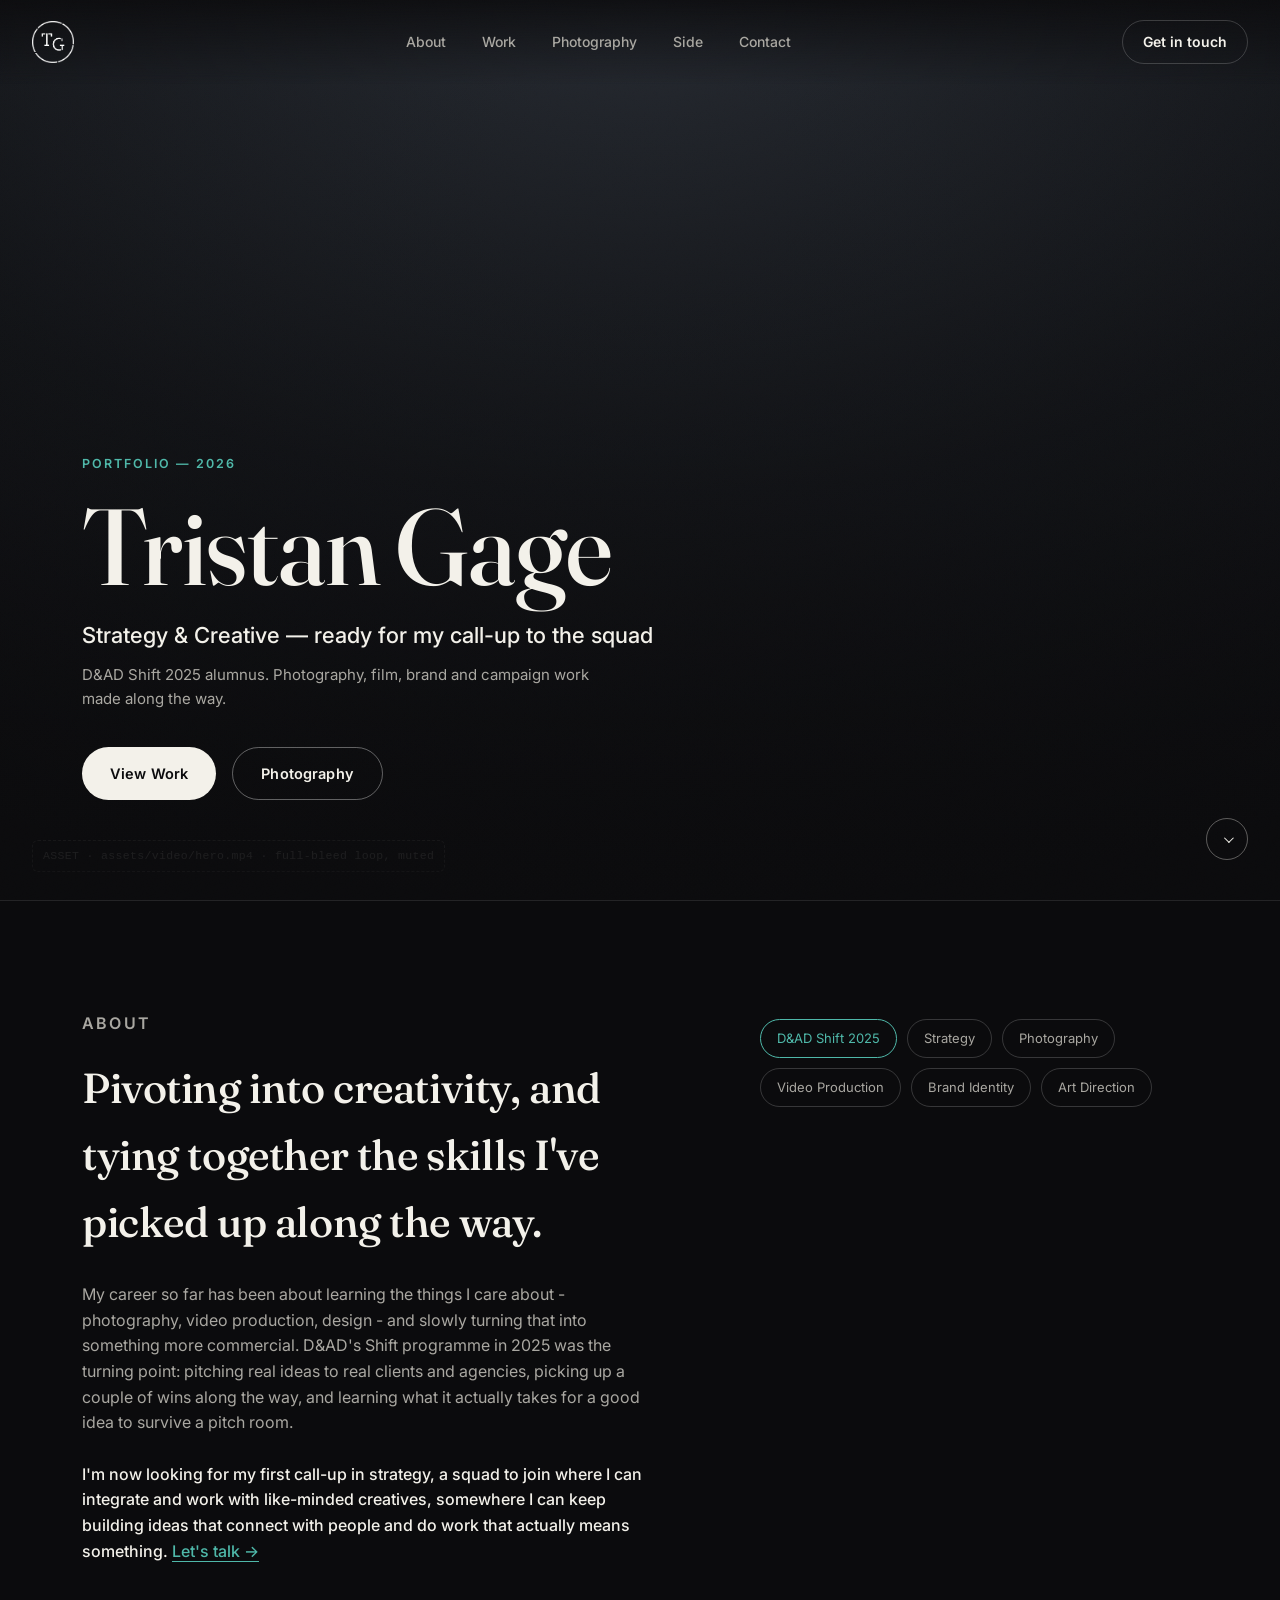
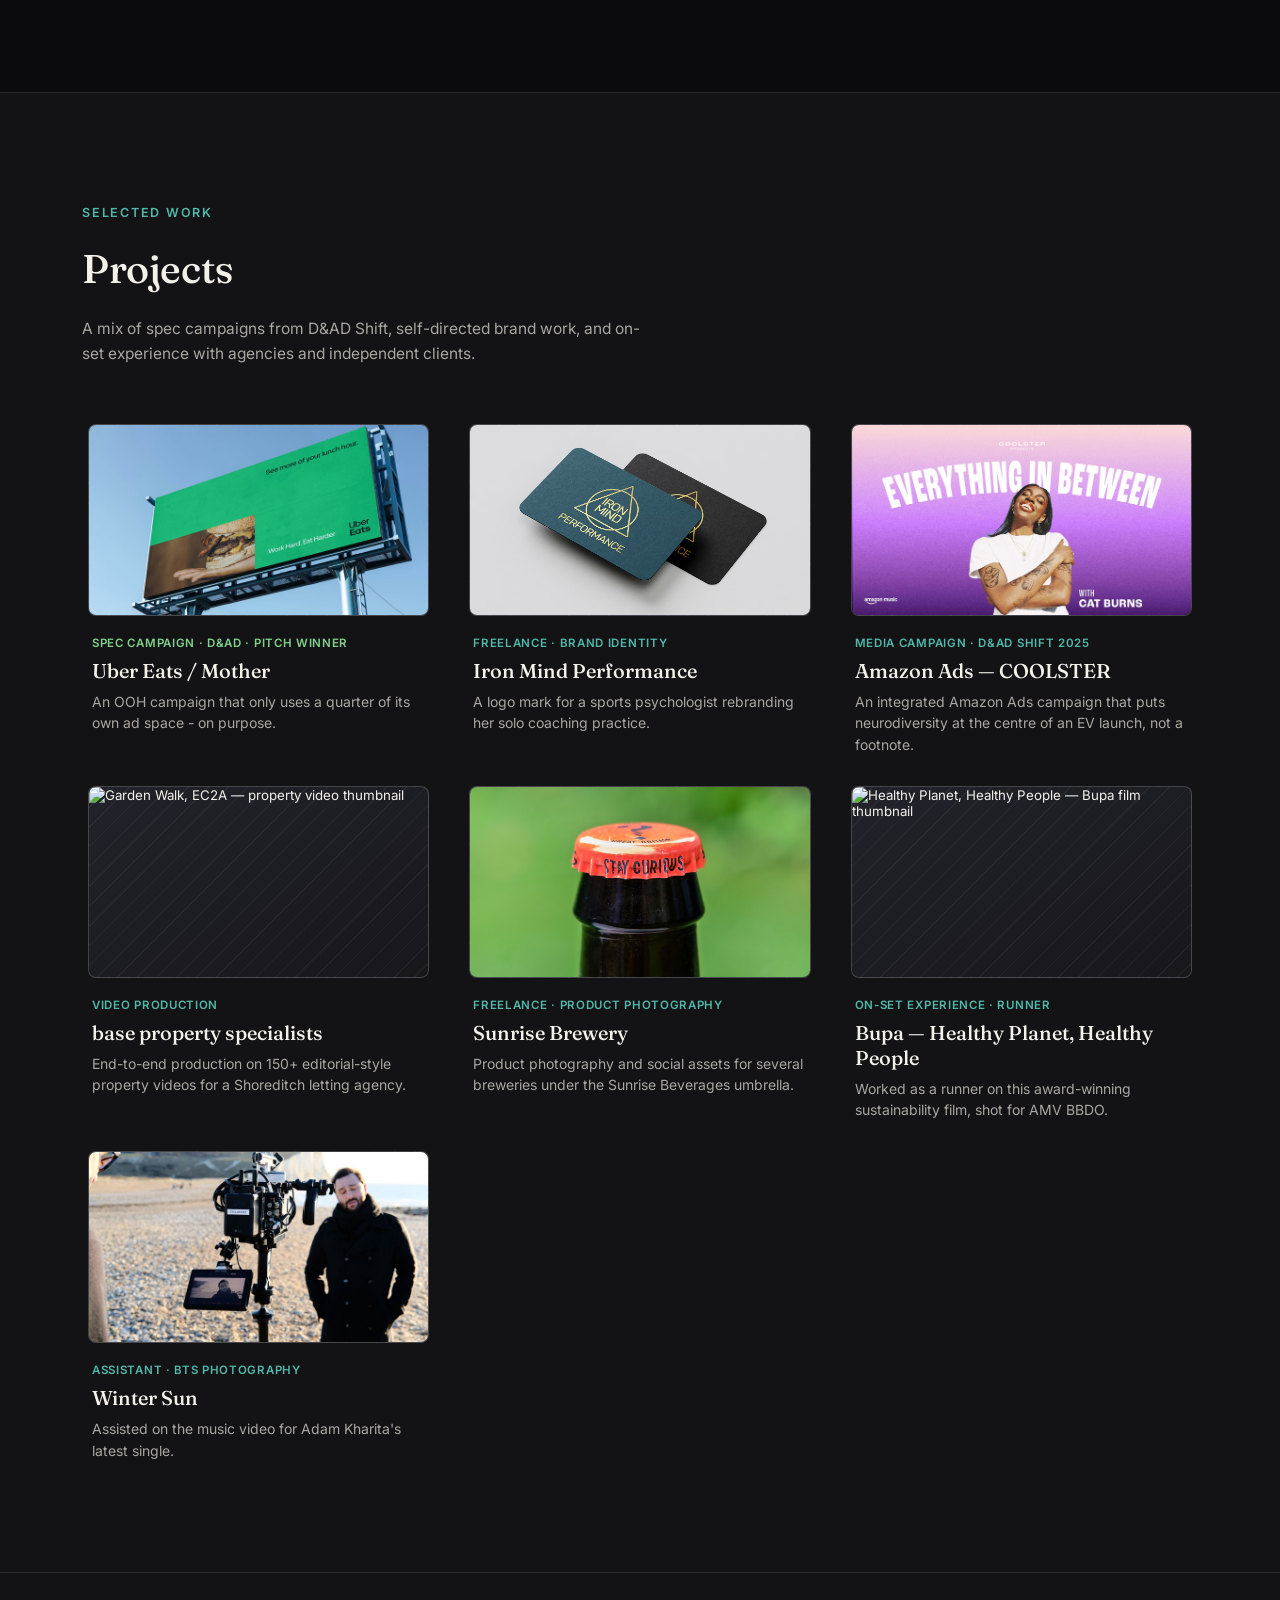
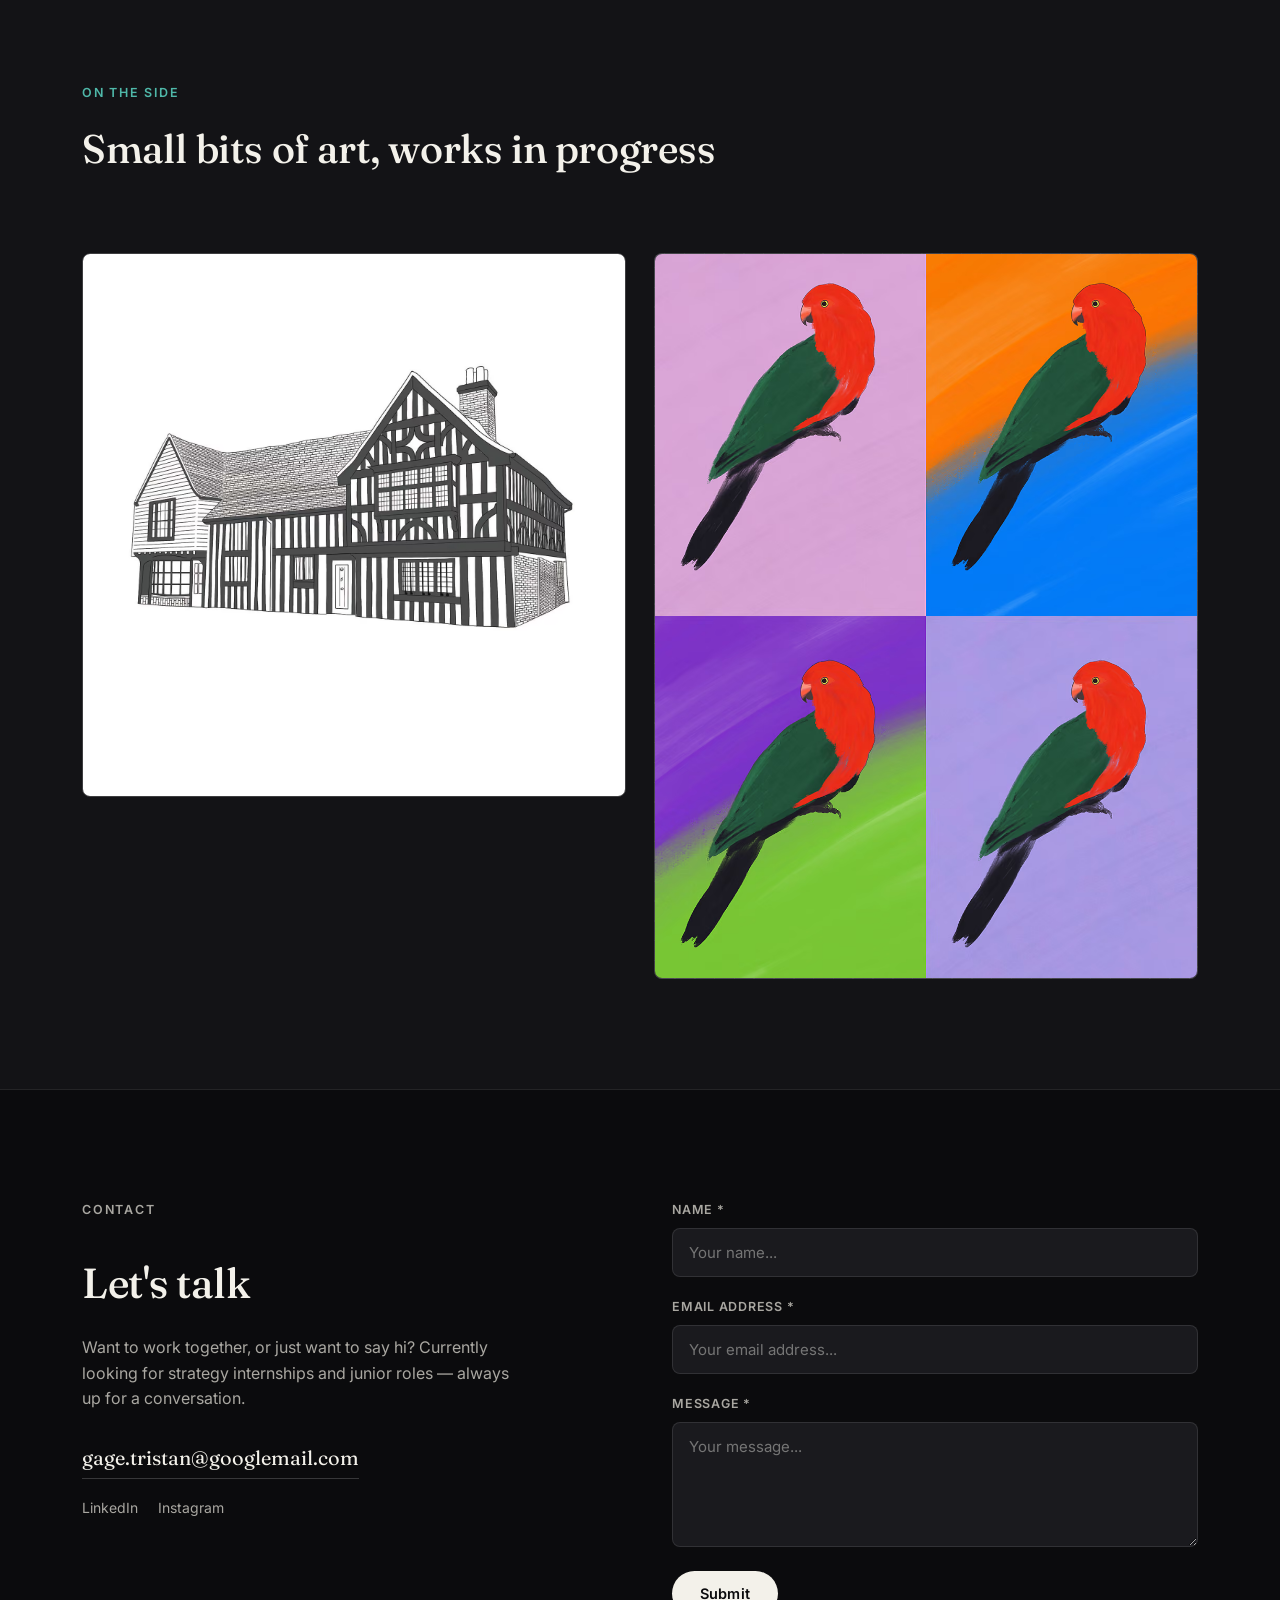
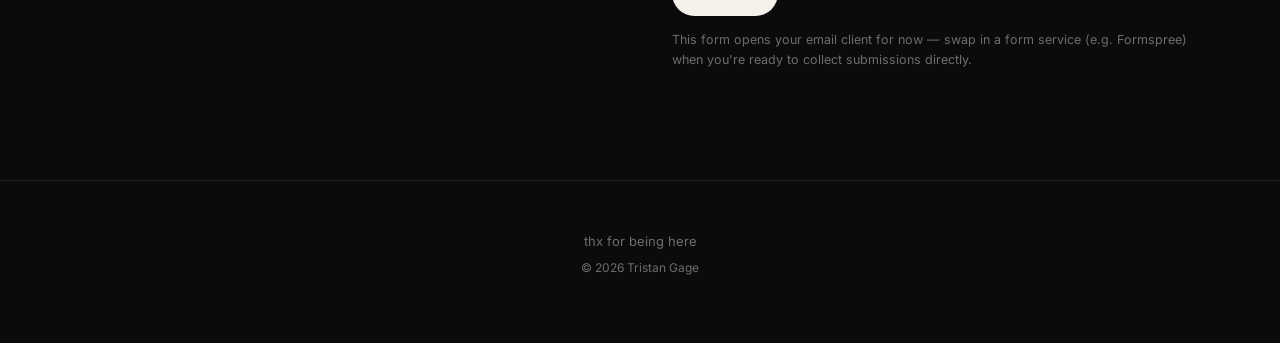
==== index.html @ b64babdc "Tweak hero and About copy with a "call-up to the squad" framing" ====
<!DOCTYPE html>
<html lang="en">
<head>
<meta charset="UTF-8">
<meta name="viewport" content="width=device-width, initial-scale=1.0">
<title>Tristan Gage — Strategy &amp; Creative | Photographer</title>
<meta name="description" content="Tristan Gage — portfolio. Strategy and creative work, photography, film and brand design. D&AD Shift 2025.">
<link rel="icon" type="image/png" href="assets/img/favicon.png">
<link rel="apple-touch-icon" href="assets/img/favicon.png">
<link rel="preconnect" href="https://fonts.googleapis.com">
<link rel="preconnect" href="https://fonts.gstatic.com" crossorigin>
<link href="https://fonts.googleapis.com/css2?family=Fraunces:ital,opsz,wght@0,9..144,400;0,9..144,500;0,9..144,600;1,9..144,500&family=Inter:wght@400;500;600&display=swap" rel="stylesheet">
<link rel="stylesheet" href="css/styles.css">
</head>
<body>

<div class="grain"></div>

<header class="nav" id="top">
  <a class="nav__mark" href="#top" aria-label="Tristan Gage — home">
    <img class="nav__mark-img" src="assets/img/tg-mark.png" alt="Tristan Gage logo">
  </a>
  <nav class="nav__links" aria-label="Primary">
    <span class="nav__indicator" aria-hidden="true"></span>
    <a href="#about">About</a>
    <a href="#work">Work</a>
    <a href="photography.html">Photography</a>
    <a href="#side">Side</a>
    <a href="#contact">Contact</a>
  </nav>
  <a class="nav__cta" href="#contact">Get in touch</a>
  <button class="nav__toggle" id="navToggle" aria-label="Open menu" aria-expanded="false">
    <span></span><span></span><span></span>
  </button>
</header>

<div class="nav-mobile" id="navMobile">
  <a href="#about">About</a>
  <a href="#work">Work</a>
  <a href="photography.html">Photography</a>
  <a href="#side">Side</a>
  <a href="#contact">Contact</a>
</div>

<!-- ============ HERO ============ -->
<section class="hero">
  <div class="hero__media">
    <video class="hero__video" autoplay muted loop playsinline poster="assets/img/hero-poster.jpg">
      <source src="assets/video/hero.mp4" type="video/mp4">
    </video>
    <div class="hero__placeholder-label">ASSET&nbsp;&middot;&nbsp;assets/video/hero.mp4&nbsp;&middot;&nbsp;full-bleed loop, muted</div>
  </div>
  <div class="hero__scrim"></div>
  <div class="hero__content">
    <p class="hero__eyebrow">Portfolio — 2026</p>
    <h1 class="hero__name">Tristan Gage</h1>
    <p class="hero__role">Strategy &amp; Creative — ready for my call-up to the squad</p>
    <p class="hero__sub">D&amp;AD Shift 2025 alumnus. Photography, film, brand and campaign work made along the way.</p>
    <div class="hero__actions">
      <a href="#work" class="btn btn--light">View Work</a>
      <a href="photography.html" class="btn btn--ghost">Photography</a>
    </div>
  </div>
  <a href="#about" class="hero__scroll" aria-label="Scroll to about section">
    <span></span>
  </a>
</section>

<!-- ============ ABOUT ============ -->
<section class="about" id="about">
  <div class="container about__grid">
    <div class="about__copy">
      <p class="eyebrow">About</p>
      <h2>Pivoting into creativity, and tying together the skills I've picked up along the way.</h2>
      <p>My career so far has been about learning the things I care about - photography, video production, design - and slowly turning that into something more commercial. D&AD's Shift programme in 2025 was the turning point: pitching real ideas to real clients and agencies, picking up a couple of wins along the way, and learning what it actually takes for a good idea to survive a pitch room.</p>
      <p class="about__cta-line">I'm now looking for my first call-up in strategy, a squad to join where I can integrate and work with like-minded creatives, somewhere I can keep building ideas that connect with people and do work that actually means something. <a href="#contact">Let's talk →</a></p>
    </div>
    <div class="about__tags" aria-label="Skills and background">
      <span class="tag tag--accent">D&amp;AD Shift 2025</span>
      <span class="tag">Strategy</span>
      <span class="tag">Photography</span>
      <span class="tag">Video Production</span>
      <span class="tag">Brand Identity</span>
      <span class="tag">Art Direction</span>
    </div>
  </div>
</section>

<!-- ============ WORK ============ -->
<section class="work" id="work">
  <div class="container">
    <div class="section-head">
      <p class="eyebrow">Selected Work</p>
      <h2>Projects</h2>
      <p class="section-head__sub">A mix of spec campaigns from D&amp;AD Shift, self-directed brand work, and on-set experience with agencies and independent clients.</p>
    </div>

    <div class="work-grid">

      <!-- 1: Uber Eats / Mother -->
      <button class="work-card" data-modal="modal-ubereats">
        <span class="media-placeholder media-placeholder--landscape"><picture><source srcset="assets/img/ubereats-billboard-hero.avif" type="image/avif"><img class="media-placeholder__img" width="1440" height="960" src="assets/img/ubereats-billboard-hero.jpg" alt="Uber Eats billboard — Work Hard, Eat Harder" loading="lazy"></picture></span>
        <span class="work-card__body">
          <span class="work-card__tag work-card__tag--win">Spec Campaign · D&amp;AD · Pitch Winner</span>
          <span class="work-card__title">Uber Eats / Mother</span>
          <span class="work-card__desc">An OOH campaign that only uses a quarter of its own ad space - on purpose.</span>
        </span>
      </button>

      <!-- 2: Iron Mind Performance -->
      <button class="work-card" data-modal="modal-ironmind">
        <span class="media-placeholder media-placeholder--landscape"><picture><source srcset="assets/img/ironmind-business-cards.avif" type="image/avif"><img class="media-placeholder__img" width="1440" height="731" src="assets/img/ironmind-business-cards.jpg" alt="Iron Mind Performance business card mockup" loading="lazy"></picture></span>
        <span class="work-card__body">
          <span class="work-card__tag">Freelance · Brand Identity</span>
          <span class="work-card__title">Iron Mind Performance</span>
          <span class="work-card__desc">A logo mark for a sports psychologist rebranding her solo coaching practice.</span>
        </span>
      </button>

      <!-- 3: Amazon Ads -->
      <button class="work-card" data-modal="modal-amazon">
        <span class="media-placeholder media-placeholder--landscape"><picture><source srcset="assets/img/amazon-coolster-hero.avif" type="image/avif"><img class="media-placeholder__img" width="1440" height="810" src="assets/img/amazon-coolster-hero.jpg" alt="Amazon Ads — COOLSTER campaign hero visual" loading="lazy"></picture></span>
        <span class="work-card__body">
          <span class="work-card__tag">Media Campaign · D&amp;AD Shift 2025</span>
          <span class="work-card__title">Amazon Ads — COOLSTER</span>
          <span class="work-card__desc">An integrated Amazon Ads campaign that puts neurodiversity at the centre of an EV launch, not a footnote.</span>
        </span>
      </button>

      <!-- 4: base property specialists -->
      <button class="work-card" data-modal="modal-base">
        <span class="media-placeholder media-placeholder--landscape"><img class="media-placeholder__img" width="1280" height="720" src="https://i.ytimg.com/vi/WaZb5vjvS_4/maxresdefault.jpg" alt="Garden Walk, EC2A — property video thumbnail" loading="lazy"></span>
        <span class="work-card__body">
          <span class="work-card__tag">Video Production</span>
          <span class="work-card__title">base property specialists</span>
          <span class="work-card__desc">End-to-end production on 150+ editorial-style property videos for a Shoreditch letting agency.</span>
        </span>
      </button>

      <!-- 5: Sunrise Brewery -->
      <button class="work-card" data-modal="modal-sunrise">
        <span class="media-placeholder media-placeholder--landscape"><picture><source srcset="assets/img/sunrise-bottle-cap.avif" type="image/avif"><img class="media-placeholder__img media-placeholder__img--top" width="1177" height="1280" src="assets/img/sunrise-bottle-cap.jpg" alt="Sunrise Brewery bottle cap detail" loading="lazy"></picture></span>
        <span class="work-card__body">
          <span class="work-card__tag">Freelance · Product Photography</span>
          <span class="work-card__title">Sunrise Brewery</span>
          <span class="work-card__desc">Product photography and social assets for several breweries under the Sunrise Beverages umbrella.</span>
        </span>
      </button>

      <!-- 6: Bupa -->
      <button class="work-card" data-modal="modal-bupa">
        <span class="media-placeholder media-placeholder--landscape"><img class="media-placeholder__img" width="320" height="180" src="https://i.ytimg.com/vi/SJSqfaPyd4M/mqdefault.jpg" alt="Healthy Planet, Healthy People — Bupa film thumbnail" loading="lazy"></span>
        <span class="work-card__body">
          <span class="work-card__tag">On-set Experience · Runner</span>
          <span class="work-card__title">Bupa — Healthy Planet, Healthy People</span>
          <span class="work-card__desc">Worked as a runner on this award-winning sustainability film, shot for AMV BBDO.</span>
        </span>
      </button>

      <!-- 7: Winter Sun -->
      <button class="work-card" data-modal="modal-wintersun">
        <span class="media-placeholder media-placeholder--landscape"><picture><source srcset="assets/img/wintersun-bts-01.avif" type="image/avif"><img class="media-placeholder__img" width="1440" height="960" src="assets/img/wintersun-bts-01.jpg" alt="Winter Sun — behind the scenes on the music video shoot" loading="lazy"></picture></span>
        <span class="work-card__body">
          <span class="work-card__tag">Assistant · BTS Photography</span>
          <span class="work-card__title">Winter Sun</span>
          <span class="work-card__desc">Assisted on the music video for Adam Kharita's latest single.</span>
        </span>
      </button>

    </div>
  </div>
</section>

<!-- ============ SIDE / EXTRA ============ -->
<section class="side" id="side">
  <div class="container">
    <div class="section-head section-head--row">
      <div>
        <p class="eyebrow">On the Side</p>
        <h2>Small bits of art, works in progress</h2>
      </div>
    </div>
    <div class="side-grid">
      <span class="media-placeholder media-placeholder--natural"><picture><source srcset="assets/img/side-tudor-house-illustration.avif" type="image/avif"><img class="media-placeholder__img" width="1500" height="1500" src="assets/img/side-tudor-house-illustration.jpg" alt="Line illustration of a Tudor house" loading="lazy"></picture></span>
      <span class="media-placeholder media-placeholder--portrait"><picture><source srcset="assets/img/side-parrot-series.avif" type="image/avif"><img class="media-placeholder__img" width="1035" height="1440" src="assets/img/side-parrot-series.jpg" alt="King parrot illustration series in varied colourways" loading="lazy"></picture></span>
    </div>
  </div>
</section>

<!-- ============ CONTACT ============ -->
<section class="contact" id="contact">
  <div class="container contact__grid">
    <div class="contact__intro">
      <p class="eyebrow">Contact</p>
      <h2>Let's talk</h2>
      <p>Want to work together, or just want to say hi? Currently looking for strategy internships and junior roles — always up for a conversation.</p>
      <div class="contact__links">
        <a href="mailto:gage.tristan@googlemail.com">gage.tristan@googlemail.com</a>
        <div class="contact__social">
          <a href="https://www.linkedin.com/in/tristangage" aria-label="LinkedIn" target="_blank" rel="noopener">LinkedIn</a>
          <a href="https://www.instagram.com/ifthisistris" aria-label="Instagram" target="_blank" rel="noopener">Instagram</a>
        </div>
      </div>
    </div>

    <form class="contact__form" id="contactForm">
      <label>
        <span>Name *</span>
        <input type="text" name="name" placeholder="Your name..." required>
      </label>
      <label>
        <span>Email address *</span>
        <input type="email" name="email" placeholder="Your email address..." required>
      </label>
      <label>
        <span>Message *</span>
        <textarea name="message" rows="5" placeholder="Your message..." required></textarea>
      </label>
      <button type="submit" class="btn btn--light">Submit</button>
      <p class="contact__note" id="contactNote">This form opens your email client for now — swap in a form service (e.g. Formspree) when you're ready to collect submissions directly.</p>
    </form>
  </div>
</section>

<footer class="footer">
  <p>thx for being here</p>
  <p class="footer__meta">© <span id="year"></span> Tristan Gage</p>
</footer>

<button class="to-top" id="toTop" aria-label="Back to top">↑</button>

<!-- ============ CASE STUDY MODALS ============ -->

<dialog class="case-modal" id="modal-amazon">
  <div class="case-modal__inner">
    <button class="case-modal__close" data-close aria-label="Close">×</button>
    <p class="case-modal__tag">Spec Campaign · D&amp;AD Shift 2025</p>
    <h3>Amazon Ads — COOLSTER</h3>
    <p class="case-modal__sub">Integrated Campaign</p>

    <dl class="case-modal__facts">
      <div><dt>Insight</dt><dd>Neurodivergence affects 20% of the population. That's an average of one person in every full five-seater car.</dd></div>
      <div><dt>Challenge</dt><dd>Create an integrated Amazon Ads campaign, using much of the Amazon canvas, for a new performance EV called COOLSTER (aimed at young European adults) — shifting the conversation from rational to emotional to make the car's "Electric Dreams Made Real" appeal irresistible.</dd></div>
      <div><dt>Idea</dt><dd>A_Z... and Everything In Between. A campaign that champions the full spectrum of the neurodiverse community and shows how COOLSTER makes electric performance something everyone can enjoy.</dd></div>
      <div><dt>Execution</dt><dd>Built across multiple Amazon touchpoints — the Amazon web store, Prime Video, Amazon Music, Alexa and Fire TV — including an Amazon Music takeover fronted by Cat Burns and an on-site COOLSTER test-drive placement.</dd></div>
      <div><dt>Role</dt><dd>Insight Generation, Strategy Development, Visuals</dd></div>
    </dl>

    <div class="gallery">
      <span class="media-placeholder media-placeholder--landscape"><picture><source srcset="assets/img/amazon-az-panel.avif" type="image/avif"><img class="media-placeholder__img" width="1440" height="810" src="assets/img/amazon-az-panel.jpg" alt="Amazon Ads COOLSTER — A_Z... and Everything In Between campaign panel" loading="lazy"></picture></span>
        <span class="media-placeholder media-placeholder--landscape"><picture><source srcset="assets/img/amazon-coolster-hero.avif" type="image/avif"><img class="media-placeholder__img" width="1440" height="810" src="assets/img/amazon-coolster-hero.jpg" alt="Amazon Ads — COOLSTER campaign hero visual" loading="lazy"></picture></span>
      <span class="media-placeholder media-placeholder--landscape"><picture><source srcset="assets/img/amazon-storefront-headphones.avif" type="image/avif"><img class="media-placeholder__img" width="1440" height="1341" src="assets/img/amazon-storefront-headphones.jpg" alt="COOLSTER product placement on the Amazon storefront" loading="lazy"></picture></span>
      <span class="media-placeholder media-placeholder--natural media-placeholder--hero"><picture><source srcset="assets/img/amazon-coolster-storefront-full.avif" type="image/avif"><img class="media-placeholder__img" width="1440" height="789" src="assets/img/amazon-coolster-storefront-full.jpg" alt="Amazon.co.uk storefront takeover — Book A Coolster Test Drive" loading="lazy"></picture></span>
    </div>
  </div>
</dialog>

<dialog class="case-modal" id="modal-ubereats">
  <div class="case-modal__inner">
    <button class="case-modal__close" data-close aria-label="Close">×</button>
    <p class="case-modal__tag">Spec Campaign · Pitch Winner</p>
    <h3>Uber Eats / Mother</h3>
    <p class="case-modal__sub">OOH Campaign</p>

    <dl class="case-modal__facts">
      <div><dt>Insight</dt><dd>Office employees take an average of only 16 minutes each day for lunch.</dd></div>
      <div><dt>Challenge</dt><dd>Help office workers reclaim their lunch hour after they've done enough, by treating them to a moment of downtime away from their desks.</dd></div>
      <div><dt>Idea</dt><dd>Work Hard, Eat Harder. An OOH campaign that deliberately uses only a quarter of the available ad space, to make the point that people are missing out on three-quarters of their lunch break.</dd></div>
      <div><dt>Result</dt><dd>Pitch Winner, D&amp;AD Shift 2025.</dd></div>
      <div><dt>Role</dt><dd>Insight Generation, Concept Visualisation, Strategy Development</dd></div>
    </dl>

    <div class="gallery">
      <span class="media-placeholder media-placeholder--landscape"><picture><source srcset="assets/img/ubereats-poster-torn.avif" type="image/avif"><img class="media-placeholder__img" width="1440" height="959" src="assets/img/ubereats-poster-torn.jpg" alt="Uber Eats poster on a torn flyposting wall" loading="lazy"></picture></span>
      <span class="media-placeholder media-placeholder--landscape"><picture><source srcset="assets/img/ubereats-wall-mount.avif" type="image/avif"><img class="media-placeholder__img" width="1440" height="960" src="assets/img/ubereats-wall-mount.jpg" alt="Uber Eats wall-mounted poster execution" loading="lazy"></picture></span>
      <span class="media-placeholder media-placeholder--landscape"><picture><source srcset="assets/img/ubereats-bus-livery.avif" type="image/avif"><img class="media-placeholder__img" width="1440" height="753" src="assets/img/ubereats-bus-livery.jpg" alt="Uber Eats bus livery execution" loading="lazy"></picture></span>
      <span class="media-placeholder media-placeholder--natural media-placeholder--hero"><picture><source srcset="assets/img/ubereats-billboard-hero.avif" type="image/avif"><img class="media-placeholder__img" width="1440" height="960" src="assets/img/ubereats-billboard-hero.jpg" alt="Uber Eats billboard — Work Hard, Eat Harder" loading="lazy"></picture></span>
    </div>
  </div>
</dialog>

<dialog class="case-modal" id="modal-ironmind">
  <div class="case-modal__inner">
    <button class="case-modal__close" data-close aria-label="Close">×</button>
    <p class="case-modal__tag">Freelance · Brand Identity</p>
    <h3>Iron Mind Performance</h3>
    <p class="case-modal__sub">A mark inspired by holistic triangulation — two shapes connecting a founder's own path and the model she offers her clients.</p>

    <div class="case-modal__prose">
      <span class="media-placeholder media-placeholder--natural case-modal__prose-media"><img class="media-placeholder__img" width="800" height="441" src="assets/img/ironmind-brief-hero.gif" alt="SwimWod — the original site being rebranded from" loading="lazy"></span>

      <h4>The Brief</h4>
      <p>This wasn't a mark for a business starting from nothing. Emma was rebranding from SwimWod, a swim-and-CrossFit coaching name, into a practice that could credibly hold sports psychology and physical training under one name. The old brand couldn't stretch to cover the more serious, dual offering — the mark had to carry a repositioning, not just launch a logo.</p>
      <p>Emma was clear about what she didn't want: no clenched fists, no "pumping iron," none of the strong-metal cliché the performance category defaults to. That instinct turned out to be more than taste — "Iron" in Iron Mind refers to mental toughness, not physical strength, so a literal muscular mark would have actually misled the name. The brief was for something simple and elegant enough to hold two disciplines together without flexing to prove it.</p>
      <span class="media-placeholder media-placeholder--natural case-modal__prose-media"><picture><source srcset="assets/img/ironmind-sketch-triangle.avif" type="image/avif"><img class="media-placeholder__img" width="1416" height="1440" src="assets/img/ironmind-sketch-triangle.jpg" alt="Early triangle sketch for the Iron Mind Performance mark" loading="lazy"></picture></span>

      <h4>The Thinking</h4>
      <p>The triangle had been sitting with Emma for over a year before it became a logo. Working through it together, its three points turned out to carry two overlapping meanings rather than one. Read one way, they trace Emma's own route into the practice — athlete, coach, psychologist — three stages of one continuous experience rather than three separate careers. Read the other way, they describe how she works with clients: mind, body and performance, brought together through a single holistic method rather than treated as separate services.</p>
      <span class="media-placeholder media-placeholder--natural case-modal__prose-media"><picture><source srcset="assets/img/ironmind-exploration-grid.avif" type="image/avif"><img class="media-placeholder__img" width="1500" height="1083" src="assets/img/ironmind-exploration-grid.jpg" alt="Logo exploration grid for Iron Mind Performance" loading="lazy"></picture></span>

      <h4>The Alchemist Connection</h4>
      <p>The introduction of the circle ties everything together in a combined mission. On its own, the triangle is three separate points, three roles, three focuses. What turns them into one whole is the visual argument that this is a single, holistic approach rather than psychology and physical training running as separate services. Only once the two shapes were interlocking — equal in size and standing, meeting only towards their edges rather than one containing the other — did this resemblance to the classical alchemist's symbol appear. Alchemy is typically described as a discipline fusing science, philosophy and a touch of mysticism, which tracks closely with a psychologist's own mix of evidence-based practice and personal philosophy of care. Alchemists were concerned with transforming ordinary materials into extraordinary ones — a fair one-line description of what Emma and Iron Mind Performance can offer as a service.</p>
      <span class="media-placeholder media-placeholder--natural case-modal__prose-media"><picture><source srcset="assets/img/ironmind-final-lockup.avif" type="image/avif"><img class="media-placeholder__img" width="1440" height="578" src="assets/img/ironmind-final-lockup.jpg" alt="Final Iron Mind Performance logo lockup" loading="lazy"></picture></span>

      <h4>The Expression</h4>
      <p>Most logos in the category default to the same visual language — literal body parts, brains, limbs mid-movement. We wanted Iron Mind Performance to sit apart from that: a more considered symbol rather than a stock-metaphor image, paired with a colour palette that feels calmer than expected. Colour moved deliberately away from the category's usual black-and-silver "performance" palette. Teal reads as calm, depth and focus rather than aggression; gold reads as mastery and credibility without tipping into gym-model territory. The wordmark is a clean geometric sans — strong but balanced, legible and credible.</p>
      <span class="media-placeholder media-placeholder--natural case-modal__prose-media"><picture><source srcset="assets/img/ironmind-business-cards.avif" type="image/avif"><img class="media-placeholder__img" width="1440" height="731" src="assets/img/ironmind-business-cards.jpg" alt="Iron Mind Performance business card mockup" loading="lazy"></picture></span>
    </div>
  </div>
</dialog>

<dialog class="case-modal" id="modal-base">
  <div class="case-modal__inner">
    <button class="case-modal__close" data-close aria-label="Close">×</button>
    <p class="case-modal__tag">Freelance · Video Production</p>
    <h3>base property specialists</h3>
    <p class="case-modal__sub">Property Videography</p>

    <div class="case-modal__prose">
      <p>Full production, end to end, of more than 150 editorial-style property videos for a Shoreditch letting agency. Highlights below.</p>
    </div>

    <dl class="case-modal__facts">
      <div><dt>Role</dt><dd>Art Direction, Camera Operating, Video Editing</dd></div>
    </dl>

    <div class="case-modal__media case-modal__media--videos">
      <span class="video-embed"><iframe src="https://www.youtube.com/embed/WaZb5vjvS_4" title="Garden Walk, EC2A — STUNNING refurbished Shoreditch sub-penthouse with huge private terrace" loading="lazy" allow="encrypted-media; picture-in-picture" allowfullscreen></iframe></span>
      <span class="video-embed"><iframe src="https://www.youtube.com/embed/Sodnhe66b4M" title="Summers Street, EC1R — stylish loft in the heart of Clerkenwell" loading="lazy" allow="encrypted-media; picture-in-picture" allowfullscreen></iframe></span>
      <span class="video-embed"><iframe src="https://www.youtube.com/embed/NobRbMvBW_4" title="St Pancras Chambers, NW1 — spectacular living in this Victorian Gothic architectural masterpiece" loading="lazy" allow="encrypted-media; picture-in-picture" allowfullscreen></iframe></span>
      <span class="video-embed"><iframe src="https://www.youtube.com/embed/wI0-FvVKybo" title="Highbury Park — former Arsenal Football Stadium conversion, N5" loading="lazy" allow="encrypted-media; picture-in-picture" allowfullscreen></iframe></span>
      <span class="video-embed"><iframe src="https://www.youtube.com/embed/z_sZ2rN3_O4" title="The Spectacular Rosler Building, SE1 — stunning triplex penthouse with a view of the Shard" loading="lazy" allow="encrypted-media; picture-in-picture" allowfullscreen></iframe></span>
    </div>
  </div>
</dialog>

<dialog class="case-modal" id="modal-sunrise">
  <div class="case-modal__inner">
    <button class="case-modal__close" data-close aria-label="Close">×</button>
    <p class="case-modal__tag">Freelance · Product Photography</p>
    <h3>Sunrise Brewery</h3>
    <p class="case-modal__sub">Social Media Assets</p>

    <div class="gallery gallery--square">
      <span class="media-placeholder media-placeholder--portrait"><picture><source srcset="assets/img/sunrise-bottle-cap.avif" type="image/avif"><img class="media-placeholder__img" width="1177" height="1280" src="assets/img/sunrise-bottle-cap.jpg" alt="Sunrise Brewery bottle cap detail" loading="lazy"></picture></span>
      <span class="media-placeholder media-placeholder--landscape"><picture><source srcset="assets/img/sunrise-lifestyle-lounge.avif" type="image/avif"><img class="media-placeholder__img" width="1280" height="1280" src="assets/img/sunrise-lifestyle-lounge.jpg" alt="Sunrise Brewery can styled in a lifestyle lounge setting" loading="lazy"></picture></span>
      <span class="media-placeholder media-placeholder--landscape"><picture><source srcset="assets/img/sunrise-hand-pour-01.avif" type="image/avif"><img class="media-placeholder__img" width="1280" height="1280" src="assets/img/sunrise-hand-pour-01.jpg" alt="Pouring Sunrise Brewery beer, image 1" loading="lazy"></picture></span>
      <span class="media-placeholder media-placeholder--landscape"><picture><source srcset="assets/img/sunrise-hand-pour-02.avif" type="image/avif"><img class="media-placeholder__img" width="1280" height="1280" src="assets/img/sunrise-hand-pour-02.jpg" alt="Pouring Sunrise Brewery beer, image 2" loading="lazy"></picture></span>
      <span class="media-placeholder media-placeholder--landscape"><picture><source srcset="assets/img/sunrise-hand-pour-03.avif" type="image/avif"><img class="media-placeholder__img" width="1280" height="1280" src="assets/img/sunrise-hand-pour-03.jpg" alt="Pouring Sunrise Brewery beer, image 3" loading="lazy"></picture></span>
      <span class="media-placeholder media-placeholder--landscape"><picture><source srcset="assets/img/sunrise-can-lineup-01.avif" type="image/avif"><img class="media-placeholder__img" width="1440" height="962" src="assets/img/sunrise-can-lineup-01.jpg" alt="Sunrise Brewery can lineup, image 1" loading="lazy"></picture></span>
      <span class="media-placeholder media-placeholder--landscape"><picture><source srcset="assets/img/sunrise-can-lineup-02.avif" type="image/avif"><img class="media-placeholder__img" width="1440" height="962" src="assets/img/sunrise-can-lineup-02.jpg" alt="Sunrise Brewery can lineup, image 2" loading="lazy"></picture></span>
      <span class="media-placeholder media-placeholder--landscape"><picture><source srcset="assets/img/sunrise-full-lineup-wide.avif" type="image/avif"><img class="media-placeholder__img" width="1440" height="962" src="assets/img/sunrise-full-lineup-wide.jpg" alt="Full Sunrise Brewery can range lineup" loading="lazy"></picture></span>
    </div>
  </div>
</dialog>

<dialog class="case-modal" id="modal-bupa">
  <div class="case-modal__inner">
    <button class="case-modal__close" data-close aria-label="Close">×</button>
    <p class="case-modal__tag">On-set Experience · Runner</p>
    <h3>Bupa — Healthy Planet, Healthy People</h3>
    <p class="case-modal__sub">Sustainability Manifesto Film</p>

    <div class="case-modal__prose">
      <p>"Healthy Planet, Healthy People" is a film made to showcase Bupa's sustainability manifesto and its commitment to sustainable practice across the sector.</p>
      <p>Worked as a runner on this shoot for AMV BBDO, produced with Quite Brilliant, which went on to win <a href="https://www.a-p-a.net/2023/04/events/ideas-awards-2023-winners-announced/" target="_blank" rel="noopener">Best Use of Virtual Production at the APA IDEAS Awards 2023</a>.</p>
    </div>

    <div class="case-modal__media case-modal__media--videos">
      <span class="video-embed"><iframe src="https://www.youtube.com/embed/SJSqfaPyd4M" title="Healthy Planet, Healthy People | Bupa" loading="lazy" allow="encrypted-media; picture-in-picture" allowfullscreen></iframe></span>
    </div>
  </div>
</dialog>

<dialog class="case-modal" id="modal-wintersun">
  <div class="case-modal__inner">
    <button class="case-modal__close" data-close aria-label="Close">×</button>
    <p class="case-modal__tag">On-set Experience · Assistant</p>
    <h3>Winter Sun</h3>
    <p class="case-modal__sub">Music Video</p>

    <div class="case-modal__prose">
      <p>Assisted on the Winter Sun music video for the forthcoming single by Adam Kharita.</p>
    </div>

    <dl class="case-modal__facts">
      <div><dt>Role</dt><dd>Photography, Photographic Assisting, Editing</dd></div>
    </dl>

    <div class="gallery gallery--square">
      <span class="media-placeholder media-placeholder--portrait"><picture><source srcset="assets/img/wintersun-bts-00.avif" type="image/avif"><img class="media-placeholder__img" width="960" height="1440" src="assets/img/wintersun-bts-00.JPG" alt="Winter Sun — behind the scenes, image 00" loading="lazy"></picture></span>
      <span class="media-placeholder media-placeholder--landscape"><picture><source srcset="assets/img/wintersun-bts-01.avif" type="image/avif"><img class="media-placeholder__img" width="1440" height="960" src="assets/img/wintersun-bts-01.jpg" alt="Winter Sun — behind the scenes, image 01" loading="lazy"></picture></span>
      <span class="media-placeholder media-placeholder--portrait"><picture><source srcset="assets/img/wintersun-bts-02.avif" type="image/avif"><img class="media-placeholder__img" width="960" height="1440" src="assets/img/wintersun-bts-02.JPG" alt="Winter Sun — behind the scenes, image 02" loading="lazy"></picture></span>
      <span class="media-placeholder media-placeholder--landscape"><picture><source srcset="assets/img/wintersun-bts-03.avif" type="image/avif"><img class="media-placeholder__img" width="1440" height="960" src="assets/img/wintersun-bts-03.JPG" alt="Winter Sun — behind the scenes, image 03" loading="lazy"></picture></span>
      <span class="media-placeholder media-placeholder--portrait"><picture><source srcset="assets/img/wintersun-bts-04.avif" type="image/avif"><img class="media-placeholder__img" width="959" height="1440" src="assets/img/wintersun-bts-04.JPG" alt="Winter Sun — behind the scenes, image 04" loading="lazy"></picture></span>
      <span class="media-placeholder media-placeholder--portrait"><picture><source srcset="assets/img/wintersun-bts-05.avif" type="image/avif"><img class="media-placeholder__img" width="960" height="1440" src="assets/img/wintersun-bts-05.JPG" alt="Winter Sun — behind the scenes, image 05" loading="lazy"></picture></span>
      <span class="media-placeholder media-placeholder--landscape"><picture><source srcset="assets/img/wintersun-bts-06.avif" type="image/avif"><img class="media-placeholder__img" width="1440" height="960" src="assets/img/wintersun-bts-06.JPG" alt="Winter Sun — behind the scenes, image 06" loading="lazy"></picture></span>
      <span class="media-placeholder media-placeholder--portrait"><picture><source srcset="assets/img/wintersun-bts-07.avif" type="image/avif"><img class="media-placeholder__img" width="960" height="1440" src="assets/img/wintersun-bts-07.JPG" alt="Winter Sun — behind the scenes, image 07" loading="lazy"></picture></span>
      <span class="media-placeholder media-placeholder--landscape"><picture><source srcset="assets/img/wintersun-bts-08.avif" type="image/avif"><img class="media-placeholder__img" width="1440" height="960" src="assets/img/wintersun-bts-08.JPG" alt="Winter Sun — behind the scenes, image 08" loading="lazy"></picture></span>
      <span class="media-placeholder media-placeholder--landscape"><picture><source srcset="assets/img/wintersun-bts-09.avif" type="image/avif"><img class="media-placeholder__img" width="1440" height="960" src="assets/img/wintersun-bts-09.JPG" alt="Winter Sun — behind the scenes, image 09" loading="lazy"></picture></span>
      <span class="media-placeholder media-placeholder--landscape"><picture><source srcset="assets/img/wintersun-bts-10.avif" type="image/avif"><img class="media-placeholder__img" width="1440" height="960" src="assets/img/wintersun-bts-10.JPG" alt="Winter Sun — behind the scenes, image 10" loading="lazy"></picture></span>
      <span class="media-placeholder media-placeholder--portrait"><picture><source srcset="assets/img/wintersun-bts-11.avif" type="image/avif"><img class="media-placeholder__img" width="960" height="1440" src="assets/img/wintersun-bts-11.JPG" alt="Winter Sun — behind the scenes, image 11" loading="lazy"></picture></span>
      <span class="media-placeholder media-placeholder--landscape"><picture><source srcset="assets/img/wintersun-bts-12.avif" type="image/avif"><img class="media-placeholder__img" width="1440" height="960" src="assets/img/wintersun-bts-12.JPG" alt="Winter Sun — behind the scenes, image 12" loading="lazy"></picture></span>
      <span class="media-placeholder media-placeholder--landscape"><picture><source srcset="assets/img/wintersun-bts-13.avif" type="image/avif"><img class="media-placeholder__img" width="1440" height="960" src="assets/img/wintersun-bts-13.JPG" alt="Winter Sun — behind the scenes, image 13" loading="lazy"></picture></span>
      <span class="media-placeholder media-placeholder--landscape"><picture><source srcset="assets/img/wintersun-bts-14.avif" type="image/avif"><img class="media-placeholder__img" width="1440" height="960" src="assets/img/wintersun-bts-14.JPG" alt="Winter Sun — behind the scenes, image 14" loading="lazy"></picture></span>
      <span class="media-placeholder media-placeholder--landscape"><picture><source srcset="assets/img/wintersun-bts-15.avif" type="image/avif"><img class="media-placeholder__img" width="1440" height="960" src="assets/img/wintersun-bts-15.JPG" alt="Winter Sun — behind the scenes, image 15" loading="lazy"></picture></span>
      <span class="media-placeholder media-placeholder--landscape"><picture><source srcset="assets/img/wintersun-bts-16.avif" type="image/avif"><img class="media-placeholder__img" width="1440" height="960" src="assets/img/wintersun-bts-16.JPG" alt="Winter Sun — behind the scenes, image 16" loading="lazy"></picture></span>
    </div>
  </div>
</dialog>

<!-- ============ LIGHTBOX ============ -->
<dialog class="lightbox" id="lightbox">
  <button class="lightbox__close" id="lightboxClose" aria-label="Close">×</button>
  <button class="lightbox__nav lightbox__nav--prev" id="lightboxPrev" aria-label="Previous image">‹</button>
  <button class="lightbox__nav lightbox__nav--next" id="lightboxNext" aria-label="Next image">›</button>
  <div class="lightbox__stage">
    <img class="lightbox__img" id="lightboxImg" src="" alt="">
  </div>
  <p class="lightbox__counter" id="lightboxCounter"></p>
</dialog>

<script src="js/main.js"></script>
</body>
</html>
---- css/styles.css ----
/* ==========================================================================
   Tristan Gage — Portfolio
   ========================================================================== */

:root {
  --bg: #0b0b0d;
  --bg-alt: #131316;
  --bg-raised: #1a1a1e;
  --fg: #f3f1ea;
  --fg-dim: #a9a7a1;
  --fg-faint: #6f6d68;
  --accent: #4fb8a9;
  --accent-dim: #3e9084;
  --border: rgba(255, 255, 255, 0.1);
  --border-strong: rgba(255, 255, 255, 0.18);

  --serif: "Fraunces", Georgia, serif;
  --sans: "Inter", -apple-system, BlinkMacSystemFont, "Segoe UI", sans-serif;

  --container: 1180px;
  --gap: 24px;
  --radius-sm: 8px;
  --radius-md: 14px;
  --radius-pill: 999px;

  --ease: cubic-bezier(0.16, 1, 0.3, 1);
  --ease-bounce: cubic-bezier(0.34, 1.56, 0.64, 1);
}

* { box-sizing: border-box; }

html {
  scroll-behavior: smooth;
  scroll-padding-top: 90px;
}

body {
  margin: 0;
  background: var(--bg);
  color: var(--fg);
  font-family: var(--sans);
  font-size: 16px;
  line-height: 1.6;
  -webkit-font-smoothing: antialiased;
}

h1, h2, h3, h4 {
  font-family: var(--serif);
  font-weight: 500;
  letter-spacing: -0.01em;
  margin: 0;
}

p { margin: 0; }

a {
  color: inherit;
  text-decoration: none;
}

button {
  font-family: inherit;
  cursor: pointer;
  background: none;
  border: none;
  color: inherit;
}

img { max-width: 100%; display: block; }

.container {
  max-width: var(--container);
  margin: 0 auto;
  padding: 0 32px;
}

.eyebrow {
  font-size: 12.5px;
  letter-spacing: 0.14em;
  text-transform: uppercase;
  color: var(--accent);
  font-weight: 600;
  margin: 0 0 14px;
}

/* Film grain overlay */
.grain {
  position: fixed;
  inset: 0;
  pointer-events: none;
  z-index: 999;
  opacity: 0.035;
  mix-blend-mode: overlay;
  background-image: url("data:image/svg+xml,%3Csvg xmlns='http://www.w3.org/2000/svg' width='120' height='120'%3E%3Cfilter id='n'%3E%3CfeTurbulence type='fractalNoise' baseFrequency='0.9' numOctaves='2' stitchTiles='stitch'/%3E%3C/filter%3E%3Crect width='100%25' height='100%25' filter='url(%23n)'/%3E%3C/svg%3E");
}

/* ==========================================================================
   Buttons / Tags
   ========================================================================== */

.btn {
  display: inline-flex;
  align-items: center;
  justify-content: center;
  padding: 14px 28px;
  border-radius: var(--radius-pill);
  font-size: 14.5px;
  font-weight: 600;
  letter-spacing: 0.01em;
  transition: transform 0.35s var(--ease), background 0.35s var(--ease), border-color 0.35s var(--ease), opacity .35s var(--ease);
}
.btn:hover { transform: translateY(-2px); }

.btn--light {
  background: var(--fg);
  color: var(--bg);
}
.btn--light:hover { background: var(--accent); }

.btn--ghost {
  border: 1px solid rgba(255, 255, 255, 0.35);
  color: var(--fg);
}
.btn--ghost:hover { border-color: var(--fg); background: rgba(255,255,255,0.06); }

.tag {
  display: inline-flex;
  align-items: center;
  padding: 8px 16px;
  border-radius: var(--radius-pill);
  border: 1px solid var(--border-strong);
  font-size: 13px;
  color: var(--fg-dim);
  white-space: nowrap;
}
.tag--accent {
  border-color: var(--accent);
  color: var(--accent);
}

/* ==========================================================================
   Nav
   ========================================================================== */

.nav {
  position: fixed;
  top: 0;
  left: 0;
  right: 0;
  z-index: 100;
  display: flex;
  align-items: center;
  justify-content: space-between;
  padding: 20px 32px;
  background: linear-gradient(to bottom, rgba(11,11,13,0.85), rgba(11,11,13,0));
  backdrop-filter: blur(6px);
}

.nav__mark {
  width: 42px;
  height: 42px;
  display: flex;
  align-items: center;
  justify-content: center;
  transition: opacity 0.3s var(--ease), transform 0.3s var(--ease);
}
.nav__mark:hover { opacity: 0.75; transform: scale(1.04); }

.nav__mark-img {
  width: 100%;
  height: 100%;
  object-fit: contain;
}

.nav__links {
  position: relative;
  display: flex;
  gap: 36px;
  font-size: 14px;
  font-weight: 500;
}
.nav__links a {
  color: var(--fg-dim);
  position: relative;
  z-index: 1;
  transition: color 0.3s var(--ease);
}
.nav__links a:hover { color: var(--fg); }
.nav__links a[aria-current="page"],
.nav__links a.is-active { color: var(--accent); }

.nav__indicator {
  position: absolute;
  z-index: 0;
  top: 50%;
  left: 0;
  height: 30px;
  width: 0;
  border-radius: var(--radius-pill);
  background: rgba(79, 184, 169, 0.12);
  border: 1px solid rgba(79, 184, 169, 0.4);
  opacity: 0;
  pointer-events: none;
  transform: translateY(-50%) translateX(0);
  transition: transform 0.5s var(--ease-bounce), width 0.5s var(--ease-bounce), opacity 0.3s var(--ease);
}

.nav__cta {
  font-size: 14px;
  font-weight: 600;
  padding: 10px 20px;
  border: 1px solid var(--border-strong);
  border-radius: var(--radius-pill);
  transition: border-color 0.3s var(--ease), background 0.3s var(--ease);
}
.nav__cta:hover { border-color: var(--accent); background: rgba(79,184,169,0.1); }

.nav__toggle {
  display: none;
  flex-direction: column;
  justify-content: center;
  gap: 5px;
  width: 32px;
  height: 32px;
}
.nav__toggle span {
  display: block;
  width: 100%;
  height: 1.5px;
  background: var(--fg);
  transition: transform .3s var(--ease), opacity .3s var(--ease);
}
.nav__toggle[aria-expanded="true"] span:nth-child(1) { transform: translateY(6.5px) rotate(45deg); }
.nav__toggle[aria-expanded="true"] span:nth-child(2) { opacity: 0; }
.nav__toggle[aria-expanded="true"] span:nth-child(3) { transform: translateY(-6.5px) rotate(-45deg); }

.nav-mobile {
  position: fixed;
  inset: 0;
  z-index: 90;
  background: var(--bg);
  display: none;
  flex-direction: column;
  align-items: center;
  justify-content: center;
  gap: 32px;
  font-family: var(--serif);
  font-size: 30px;
  transform: translateY(-100%);
  transition: transform 0.4s var(--ease);
}
.nav-mobile.is-open {
  display: flex;
  transform: translateY(0);
}

/* ==========================================================================
   Hero
   ========================================================================== */

.hero {
  position: relative;
  height: 100svh;
  min-height: 560px;
  display: flex;
  align-items: flex-end;
  overflow: hidden;
  background: radial-gradient(120% 100% at 50% 0%, #2b3038 0%, #14161a 55%, #0b0b0d 100%);
}

.hero__media {
  position: absolute;
  inset: 0;
  z-index: 0;
}

.hero__video {
  width: 100%;
  height: 100%;
  object-fit: cover;
  display: block;
}

.hero__placeholder-label {
  position: absolute;
  bottom: 28px;
  left: 32px;
  font-family: "SF Mono", "Roboto Mono", monospace;
  font-size: 11.5px;
  letter-spacing: 0.03em;
  color: rgba(243,241,234,0.55);
  border: 1px dashed rgba(243,241,234,0.3);
  padding: 6px 10px;
  border-radius: 6px;
  z-index: 2;
  pointer-events: none;
}

.hero__scrim {
  position: absolute;
  inset: 0;
  z-index: 1;
  background: linear-gradient(to top, rgba(11,11,13,0.92) 0%, rgba(11,11,13,0.35) 45%, rgba(11,11,13,0.15) 100%);
}

.hero__content {
  position: relative;
  z-index: 2;
  padding: 0 32px 100px;
  width: 100%;
  max-width: var(--container);
  margin: 0 auto;
}

.hero__eyebrow {
  font-size: 12.5px;
  letter-spacing: 0.16em;
  text-transform: uppercase;
  color: var(--accent);
  font-weight: 600;
  margin: 0 0 20px;
}

.hero__name {
  font-size: clamp(48px, 9vw, 108px);
  line-height: 0.98;
  letter-spacing: -0.01em;
  margin: 0 0 18px;
}

.hero__role {
  font-size: clamp(17px, 2.2vw, 22px);
  color: var(--fg);
  font-weight: 500;
  margin: 0 0 10px;
  max-width: 640px;
}

.hero__sub {
  font-size: 15px;
  color: var(--fg-dim);
  max-width: 520px;
  margin: 0 0 36px;
}

.hero__actions {
  display: flex;
  gap: 16px;
  flex-wrap: wrap;
}

.hero__scroll {
  position: absolute;
  z-index: 2;
  right: 32px;
  bottom: 40px;
  width: 42px;
  height: 42px;
  border: 1px solid rgba(243,241,234,0.35);
  border-radius: 50%;
  display: flex;
  align-items: center;
  justify-content: center;
}
.hero__scroll span {
  display: block;
  width: 7px;
  height: 7px;
  border-right: 1.5px solid var(--fg);
  border-bottom: 1.5px solid var(--fg);
  transform: rotate(45deg) translateY(-2px);
  animation: bob 2s ease-in-out infinite;
}
@keyframes bob {
  0%, 100% { transform: rotate(45deg) translateY(-2px); }
  50% { transform: rotate(45deg) translateY(3px); }
}

/* ==========================================================================
   Sections general
   ========================================================================== */

section:not(.hero) {
  padding: 110px 0;
  border-top: 1px solid var(--border);
}

.about { background: var(--bg); }
.work { background: var(--bg-alt); }
.photography { background: var(--bg); }
.side { background: var(--bg-alt); }
.contact { background: var(--bg); }

.section-head {
  max-width: 640px;
  margin: 0 0 56px;
}
.section-head--row {
  display: flex;
  align-items: flex-end;
  justify-content: space-between;
  max-width: none;
}
.section-head h2 {
  font-size: clamp(28px, 4vw, 40px);
  margin-bottom: 16px;
}
.section-head__sub {
  color: var(--fg-dim);
  font-size: 15.5px;
  max-width: 560px;
}

.reveal {
  opacity: 0;
  transform: translateY(24px);
  transition: opacity 0.8s var(--ease), transform 0.8s var(--ease);
}
.reveal.is-visible {
  opacity: 1;
  transform: translateY(0);
}

/* ==========================================================================
   About
   ========================================================================== */

.about__grid {
  display: grid;
  grid-template-columns: 1.4fr 1fr;
  gap: 64px;
  align-items: start;
}

.about__copy h2 {
  font-size: clamp(28px, 4vw, 42px);
  margin-bottom: 26px;
}

.about__copy p {
  color: var(--fg-dim);
  font-size: 16px;
  margin-bottom: 18px;
  max-width: 560px;
}

.about__cta-line {
  color: var(--fg) !important;
  font-weight: 500;
  margin-top: 26px !important;
}
.about__cta-line a {
  color: var(--accent);
  border-bottom: 1px solid var(--accent);
}

.about__tags {
  display: flex;
  flex-wrap: wrap;
  gap: 10px;
  align-content: flex-start;
  padding-top: 8px;
}

/* ==========================================================================
   Media placeholders
   ========================================================================== */

.media-placeholder {
  position: relative;
  display: block;
  width: 100%;
  overflow: hidden;
  border-radius: var(--radius-sm);
  border: 1px solid var(--border-strong);
  background:
    repeating-linear-gradient(
      135deg,
      rgba(255,255,255,0.045),
      rgba(255,255,255,0.045) 1px,
      transparent 1px,
      transparent 14px
    ),
    linear-gradient(155deg, #22222a 0%, #17171c 100%);
}
.media-placeholder::before {
  content: "";
  display: block;
  padding-top: 62.5%; /* default 16:10-ish */
}
.media-placeholder.ratio-16-9::before { padding-top: 56.25%; }
.media-placeholder.ratio-4-3::before { padding-top: 75%; }
.media-placeholder.ratio-square::before { padding-top: 100%; }
.media-placeholder.ratio-wide::before { padding-top: 46%; }
.media-placeholder.ratio-tall::before { padding-top: 128%; }

.media-placeholder__label {
  position: absolute;
  left: 10px;
  bottom: 10px;
  right: 10px;
  font-family: "SF Mono", "Roboto Mono", monospace;
  font-size: 10.5px;
  letter-spacing: 0.02em;
  color: var(--fg-faint);
  overflow: hidden;
  text-overflow: ellipsis;
  white-space: nowrap;
}

.media-placeholder__img {
  position: absolute;
  inset: 0;
  width: 100%;
  height: 100%;
  object-fit: cover;
}
.media-placeholder__img--top {
  object-position: center 20%;
}

/* Real photos: sized to their own true aspect ratio (via width/height attrs)
   instead of a preset ratio box, so nothing is ever cropped or letterboxed.
   Reserved now for "hero" full-width images, where a forced crop would
   look heavy-handed. Everything else uses the landscape/portrait classes
   below for a consistent, cover-cropped preview. */
.media-placeholder--natural {
  border: none;
  background: none;
}
.media-placeholder--natural::before { content: none; }
.media-placeholder--natural .media-placeholder__img {
  position: static;
  display: block;
  width: 100%;
  height: auto;
  object-fit: unset;
  border-radius: var(--radius-sm);
  border: 1px solid var(--border-strong);
}

/* Real photos, everywhere else: a consistent preview shape per orientation,
   cropped with object-fit: cover (inherited from the base .media-placeholder
   / .media-placeholder__img rules above). The lightbox always shows the
   full, uncropped original regardless of this preview crop. */
.media-placeholder--landscape {
  aspect-ratio: 16 / 9;
}
.media-placeholder--landscape::before { content: none; }
.media-placeholder--portrait {
  aspect-ratio: 3 / 4;
}
.media-placeholder--portrait::before { content: none; }

/* Photography page index cards only: crop every project thumbnail to a
   square, regardless of its own orientation. */
.work-grid--square .media-placeholder--landscape,
.work-grid--square .media-placeholder--portrait {
  aspect-ratio: 1 / 1;
}

.span-2 { grid-column: span 2; }
.span-3 { grid-column: span 3; }

/* ==========================================================================
   Gallery — CSS Grid, so tiles always read left-to-right then top-to-bottom
   (source order), and never suffer the Safari bug where CSS multi-column
   content randomly collapses to a single column once images finish
   loading. Each row's height is set by its tallest tile; shorter tiles
   align to the top rather than stretching. Click any image to open it in
   the lightbox.
   ========================================================================== */

.gallery {
  display: grid;
  grid-template-columns: repeat(3, 1fr);
  align-items: start;
  gap: 14px;
}
.gallery .media-placeholder {
  cursor: zoom-in;
}
.gallery .media-placeholder__img {
  transition: opacity 0.3s var(--ease);
}
.gallery .media-placeholder:hover .media-placeholder__img {
  opacity: 0.85;
}
.gallery .media-placeholder--hero {
  grid-column: 1 / -1;
}

/* Sunrise Brewery only: every thumbnail cropped to a square, regardless of
   its own orientation. The lightbox is untouched and still opens each
   image at its true aspect ratio. */
.gallery--square .media-placeholder--landscape,
.gallery--square .media-placeholder--portrait {
  aspect-ratio: 1 / 1;
}

@media (max-width: 900px) {
  .gallery { grid-template-columns: repeat(2, 1fr); }
}
@media (max-width: 640px) {
  .gallery { grid-template-columns: 1fr; }
}

/* On mobile, every image (work/photo cards and gallery tiles) is already
   shown full width in a single column, so there's no "uniform grid" for
   the landscape/portrait/square crops to protect — just show each photo
   at its own true aspect ratio, uncropped. */
@media (max-width: 640px) {
  .media-placeholder--landscape,
  .media-placeholder--portrait,
  .gallery--square .media-placeholder--landscape,
  .gallery--square .media-placeholder--portrait,
  .work-grid--square .media-placeholder--landscape,
  .work-grid--square .media-placeholder--portrait {
    aspect-ratio: auto;
    border: none;
    background: none;
  }
  .media-placeholder--landscape .media-placeholder__img,
  .media-placeholder--portrait .media-placeholder__img {
    position: static;
    display: block;
    width: 100%;
    height: auto;
    object-fit: unset;
    object-position: unset;
    border-radius: var(--radius-sm);
    border: 1px solid var(--border-strong);
  }
}

/* ==========================================================================
   Lightbox
   ========================================================================== */

.lightbox {
  border: none;
  padding: 0;
  width: 100vw;
  height: 100vh;
  max-width: 100vw;
  max-height: 100vh;
  background: transparent;
  overflow: visible;
}
.lightbox::backdrop {
  background: rgba(6, 6, 7, 0.92);
  backdrop-filter: blur(4px);
}
.lightbox__stage {
  position: fixed;
  inset: 0;
  display: flex;
  align-items: center;
  justify-content: center;
  padding: 64px;
}
.lightbox__img {
  max-width: 100%;
  max-height: 100%;
  width: auto;
  height: auto;
  object-fit: contain;
  border-radius: var(--radius-sm);
  box-shadow: 0 24px 70px rgba(0, 0, 0, 0.55);
}
.lightbox__close,
.lightbox__nav {
  position: fixed;
  z-index: 10;
  display: flex;
  align-items: center;
  justify-content: center;
  border-radius: 50%;
  background: var(--bg-raised);
  border: 1px solid var(--border-strong);
  color: var(--fg-dim);
  transition: color 0.3s var(--ease), border-color 0.3s var(--ease);
}
.lightbox__close:hover,
.lightbox__nav:hover { color: var(--fg); border-color: var(--accent); }

.lightbox__close {
  top: 24px;
  right: 24px;
  width: 42px;
  height: 42px;
  font-size: 22px;
  line-height: 1;
}
.lightbox__nav {
  top: 50%;
  transform: translateY(-50%);
  width: 48px;
  height: 48px;
  font-size: 22px;
}
.lightbox__nav--prev { left: 24px; }
.lightbox__nav--next { right: 24px; }
.lightbox__nav[hidden] { display: none; }

.lightbox__counter {
  position: fixed;
  bottom: 24px;
  left: 50%;
  transform: translateX(-50%);
  font-family: "SF Mono", "Roboto Mono", monospace;
  font-size: 12.5px;
  color: var(--fg-dim);
  background: var(--bg-raised);
  border: 1px solid var(--border-strong);
  border-radius: var(--radius-pill);
  padding: 6px 14px;
}

@media (max-width: 640px) {
  .lightbox__stage { padding: 24px 24px 72px; }
  .lightbox__nav { width: 40px; height: 40px; }
  .lightbox__nav--prev { left: 10px; }
  .lightbox__nav--next { right: 10px; }
  .lightbox__close { top: 14px; right: 14px; }
}

/* ==========================================================================
   Work grid
   ========================================================================== */

.work-grid {
  display: grid;
  grid-template-columns: repeat(3, 1fr);
  align-items: start;
  gap: 28px;
}

.work-card {
  display: flex;
  flex-direction: column;
  text-align: left;
  border-radius: var(--radius-md);
  overflow: hidden;
  transition: transform 0.4s var(--ease);
}
.work-card:hover { transform: translateY(-6px); }
.work-card:hover .media-placeholder { border-color: var(--accent-dim); }
.work-card:hover .media-placeholder--natural .media-placeholder__img { border-color: var(--accent-dim); }

.work-card__body {
  padding: 20px 4px 0;
  display: flex;
  flex-direction: column;
  gap: 8px;
}

.work-card__tag {
  font-size: 11.5px;
  letter-spacing: 0.06em;
  text-transform: uppercase;
  color: var(--accent);
  font-weight: 600;
}
.work-card__tag--win { color: #7fd18a; }

.work-card__title {
  font-family: var(--serif);
  font-size: 20px;
  font-weight: 500;
  color: var(--fg);
}

.work-card__desc {
  font-size: 14px;
  color: var(--fg-dim);
  line-height: 1.55;
}

/* ==========================================================================
   Photography grid
   ========================================================================== */

.photo-grid {
  columns: 4 220px;
  column-gap: 20px;
}
.photo-grid .media-placeholder {
  margin-bottom: 20px;
  break-inside: avoid;
}

/* ==========================================================================
   Side grid
   ========================================================================== */

.side-grid {
  display: grid;
  grid-template-columns: repeat(2, 1fr);
  gap: 28px;
  margin-top: 40px;
}

/* ==========================================================================
   Contact
   ========================================================================== */

.contact__grid {
  display: grid;
  grid-template-columns: 1fr 1fr;
  gap: 64px;
}

.contact__intro h2 {
  font-size: clamp(28px, 4vw, 42px);
  margin-bottom: 18px;
}
.contact__intro p {
  color: var(--fg-dim);
  max-width: 440px;
  margin-bottom: 30px;
}

.contact__links {
  display: flex;
  flex-direction: column;
  gap: 18px;
}
.contact__links > a {
  font-family: var(--serif);
  font-size: 20px;
  border-bottom: 1px solid var(--border-strong);
  padding-bottom: 4px;
  width: fit-content;
  transition: border-color .3s var(--ease), color .3s var(--ease);
}
.contact__links > a:hover { border-color: var(--accent); color: var(--accent); }

.contact__social {
  display: flex;
  gap: 20px;
  font-size: 14px;
  color: var(--fg-dim);
}
.contact__social a:hover { color: var(--fg); }

.contact__form {
  display: flex;
  flex-direction: column;
  gap: 20px;
}
.contact__form label {
  display: flex;
  flex-direction: column;
  gap: 8px;
  font-size: 12.5px;
  letter-spacing: 0.06em;
  text-transform: uppercase;
  color: var(--fg-dim);
  font-weight: 600;
}
.contact__form input,
.contact__form textarea {
  font-family: var(--sans);
  font-size: 15px;
  color: var(--fg);
  background: var(--bg-raised);
  border: 1px solid var(--border);
  border-radius: var(--radius-sm);
  padding: 14px 16px;
  resize: vertical;
  transition: border-color 0.3s var(--ease);
  text-transform: none;
  letter-spacing: normal;
  font-weight: 400;
}
.contact__form input:focus,
.contact__form textarea:focus {
  outline: none;
  border-color: var(--accent);
}
.contact__form .btn { align-self: flex-start; margin-top: 4px; }

.contact__note {
  font-size: 12.5px;
  color: var(--fg-faint);
  text-transform: none;
  letter-spacing: normal;
  font-weight: 400;
  margin-top: -6px;
}

/* ==========================================================================
   Page intro (secondary pages, e.g. Photography)
   ========================================================================== */

section.page-intro {
  position: relative;
  padding: 180px 0 64px;
  border-top: none;
  overflow: hidden;
  background: var(--bg);
}
.page-intro__media {
  position: absolute;
  inset: 0;
  z-index: 0;
  background-image: image-set(
    url("../assets/img/photography-header.avif") type("image/avif"),
    url("../assets/img/photography-header.jpg") type("image/jpeg")
  );
  background-size: cover;
  background-position: center;
}
.page-intro__scrim {
  position: absolute;
  inset: 0;
  z-index: 1;
  background: linear-gradient(180deg, rgba(11,11,13,0.55) 0%, rgba(11,11,13,0.82) 65%, rgba(11,11,13,0.94) 100%);
}
section.page-intro .container {
  position: relative;
  z-index: 2;
}
.page-intro h1 {
  font-size: clamp(32px, 5vw, 52px);
  max-width: 720px;
  margin-bottom: 20px;
}
.page-intro__sub {
  color: var(--fg-dim);
  font-size: 16px;
  max-width: 620px;
}

@media (max-width: 640px) {
  section.page-intro { padding: 140px 0 48px; }
}

section.work--gallery {
  border-top: none;
  padding-top: 56px;
}

/* ==========================================================================
   Footer
   ========================================================================== */

.footer {
  padding: 50px 32px 60px;
  text-align: center;
  color: var(--fg-faint);
  font-size: 13px;
  border-top: 1px solid var(--border);
}
.footer p { margin-bottom: 6px; }
.footer__meta { font-size: 12px; }

.to-top {
  position: fixed;
  right: 24px;
  bottom: 24px;
  width: 44px;
  height: 44px;
  border-radius: 50%;
  background: var(--bg-raised);
  border: 1px solid var(--border-strong);
  color: var(--fg);
  font-size: 16px;
  display: flex;
  align-items: center;
  justify-content: center;
  opacity: 0;
  pointer-events: none;
  transform: translateY(8px);
  transition: opacity 0.3s var(--ease), transform 0.3s var(--ease), border-color .3s var(--ease);
  z-index: 60;
}
.to-top.is-visible { opacity: 1; pointer-events: auto; transform: translateY(0); }
.to-top:hover { border-color: var(--accent); color: var(--accent); }

/* ==========================================================================
   Case study modal (native <dialog>)
   ========================================================================== */

.case-modal {
  border: none;
  padding: 0;
  width: min(880px, 92vw);
  max-height: 86vh;
  background: var(--bg-alt);
  color: var(--fg);
  border-radius: 18px;
  overflow: hidden;
}
.case-modal::backdrop {
  background: rgba(6,6,7,0.75);
  backdrop-filter: blur(3px);
}

.case-modal__inner {
  padding: 48px 48px 56px;
  overflow-y: auto;
  max-height: 86vh;
}

.case-modal__close {
  position: sticky;
  float: right;
  top: 0;
  right: 0;
  z-index: 20;
  width: 38px;
  height: 38px;
  border-radius: 50%;
  background: var(--bg-raised);
  border: 1px solid var(--border-strong);
  font-size: 20px;
  line-height: 1;
  display: flex;
  align-items: center;
  justify-content: center;
  color: var(--fg-dim);
  transition: color .3s var(--ease), border-color .3s var(--ease);
}
.case-modal__close:hover { color: var(--fg); border-color: var(--accent); }

.case-modal__tag {
  font-size: 12px;
  letter-spacing: 0.08em;
  text-transform: uppercase;
  color: var(--accent);
  font-weight: 600;
  margin-bottom: 14px;
  clear: both;
}

.case-modal h3 {
  font-size: clamp(24px, 4vw, 34px);
  margin-bottom: 10px;
  padding-right: 40px;
}

.case-modal__sub {
  color: var(--fg-dim);
  font-size: 15px;
  margin-bottom: 36px;
  max-width: 560px;
}

.case-modal__facts {
  display: grid;
  gap: 22px;
  margin: 0 0 36px;
}
.case-modal__facts > div {
  border-top: 1px solid var(--border);
  padding-top: 16px;
  display: grid;
  grid-template-columns: 140px 1fr;
  gap: 20px;
}
.case-modal__facts dt {
  font-size: 12px;
  letter-spacing: 0.06em;
  text-transform: uppercase;
  color: var(--fg-faint);
  font-weight: 600;
}
.case-modal__facts dd {
  margin: 0;
  font-size: 14.5px;
  color: var(--fg-dim);
  line-height: 1.6;
}

.case-modal__prose {
  margin-bottom: 36px;
}
.case-modal__prose h4 {
  font-size: 15px;
  color: var(--fg);
  margin: 28px 0 10px;
}
.case-modal__prose h4:first-child { margin-top: 0; }
.case-modal__prose p {
  font-size: 14.5px;
  color: var(--fg-dim);
  line-height: 1.7;
  margin-bottom: 12px;
}
.case-modal__prose a {
  color: var(--accent);
  border-bottom: 1px solid var(--accent);
  transition: color 0.3s var(--ease), border-color 0.3s var(--ease);
}
.case-modal__prose a:hover { color: var(--fg); border-color: var(--fg); }
.case-modal__prose-media {
  display: block;
  margin: 8px 0 28px;
}

.case-modal__media {
  display: grid;
  grid-template-columns: repeat(3, 1fr);
  align-items: start;
  gap: 14px;
}
.case-modal__media--2col { grid-template-columns: repeat(2, 1fr); }
.case-modal__media--videos { grid-template-columns: 1fr; gap: 24px; }

.video-embed {
  position: relative;
  width: 100%;
  aspect-ratio: 16 / 9;
  border-radius: var(--radius-sm);
  overflow: hidden;
  border: 1px solid var(--border-strong);
  background: var(--bg-raised);
}
.video-embed iframe {
  position: absolute;
  inset: 0;
  width: 100%;
  height: 100%;
  border: 0;
}
.video-embed__caption {
  grid-column: 1 / -1;
  margin-top: -6px;
  font-size: 12.5px;
  color: var(--fg-faint);
}

/* ==========================================================================
   Responsive
   ========================================================================== */

@media (max-width: 900px) {
  .nav__links, .nav__cta { display: none; }
  .nav__toggle { display: flex; }

  .about__grid { grid-template-columns: 1fr; gap: 40px; }
  .contact__grid { grid-template-columns: 1fr; gap: 48px; }

  .work-grid { grid-template-columns: repeat(2, 1fr); }
  .case-modal__media { grid-template-columns: repeat(2, 1fr); }
  .span-3 { grid-column: span 2; }
}

@media (max-width: 640px) {
  .container { padding: 0 22px; }
  section:not(.hero) { padding: 80px 0; }

  .work-grid { grid-template-columns: 1fr; }
  .side-grid { grid-template-columns: 1fr; }
  .case-modal__media { grid-template-columns: 1fr; }
  .span-2, .span-3 { grid-column: span 1; }
  .photo-grid { columns: 2 160px; }

  .case-modal__facts > div { grid-template-columns: 1fr; gap: 6px; }
  .case-modal__inner { padding: 36px 22px 44px; }

  .hero__content { padding-bottom: 70px; }
  .hero__scroll { display: none; }

  .section-head--row { flex-direction: column; align-items: flex-start; gap: 20px; }
}
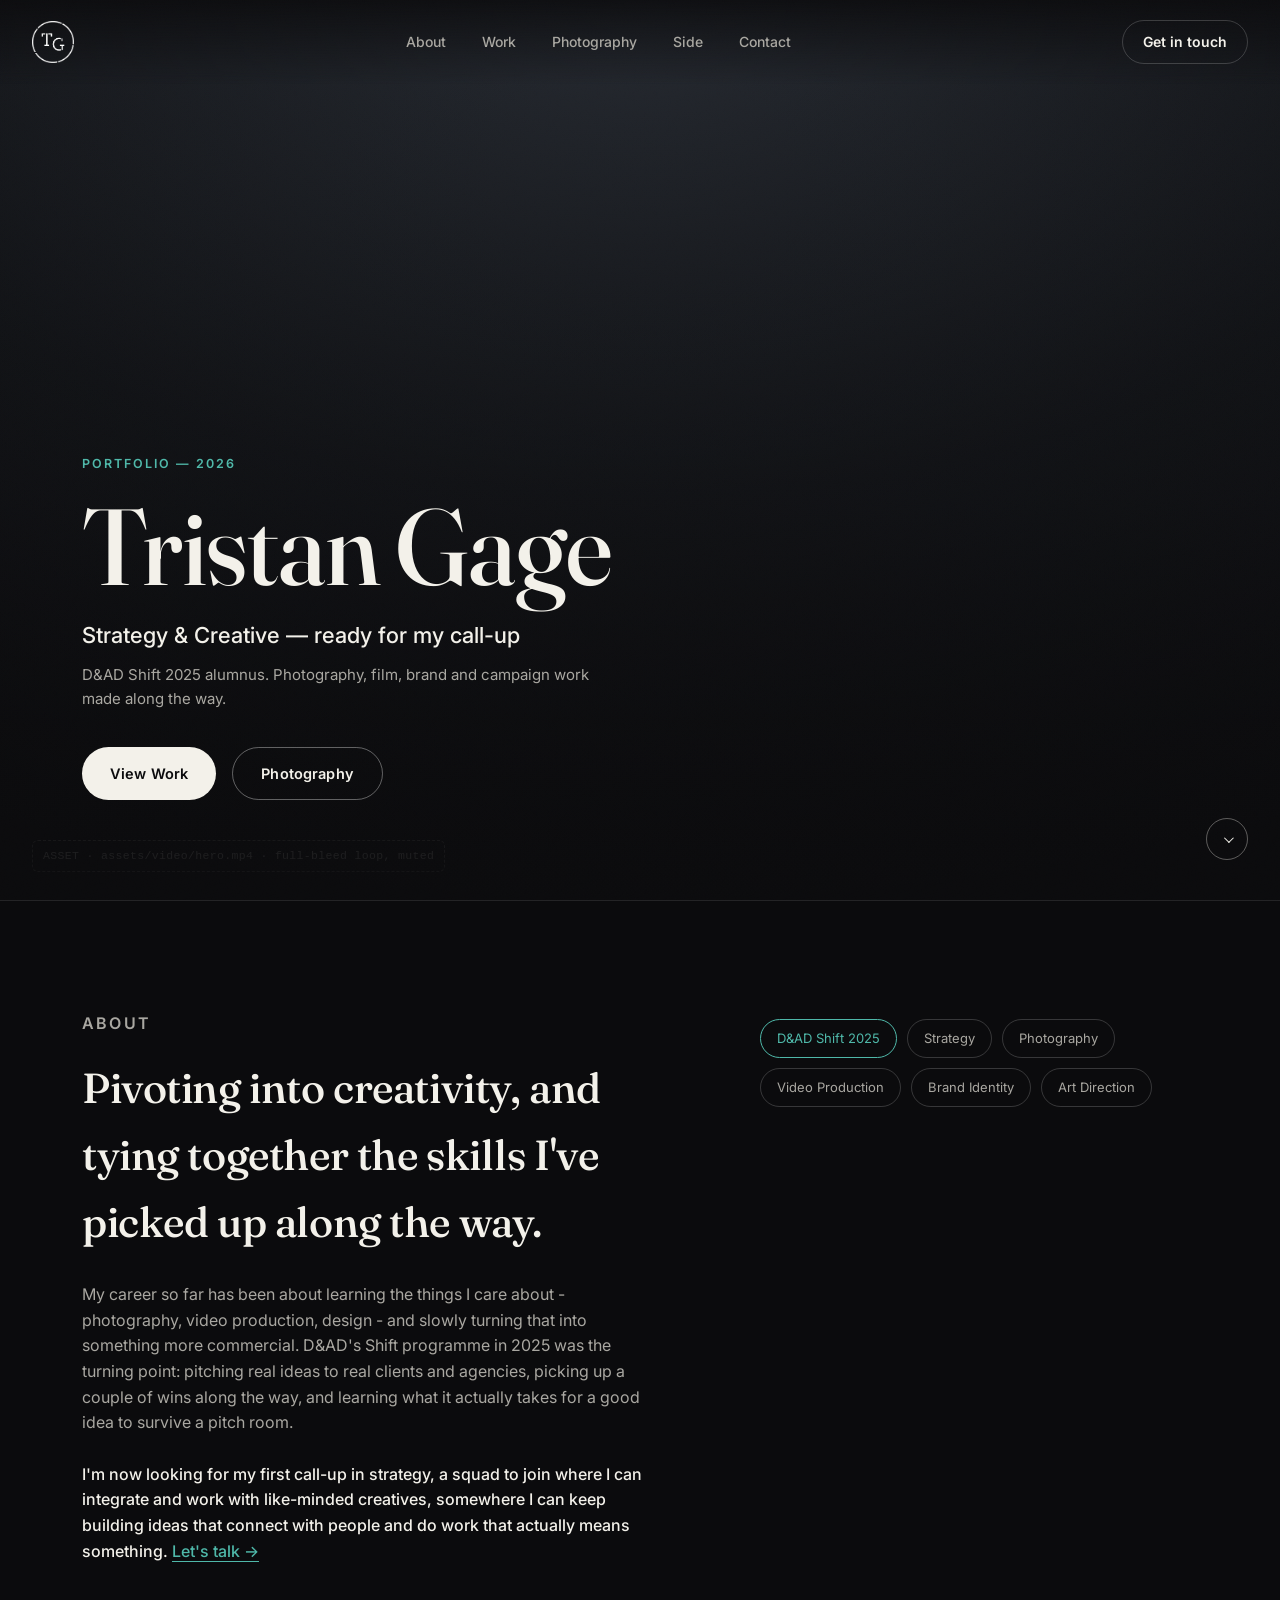
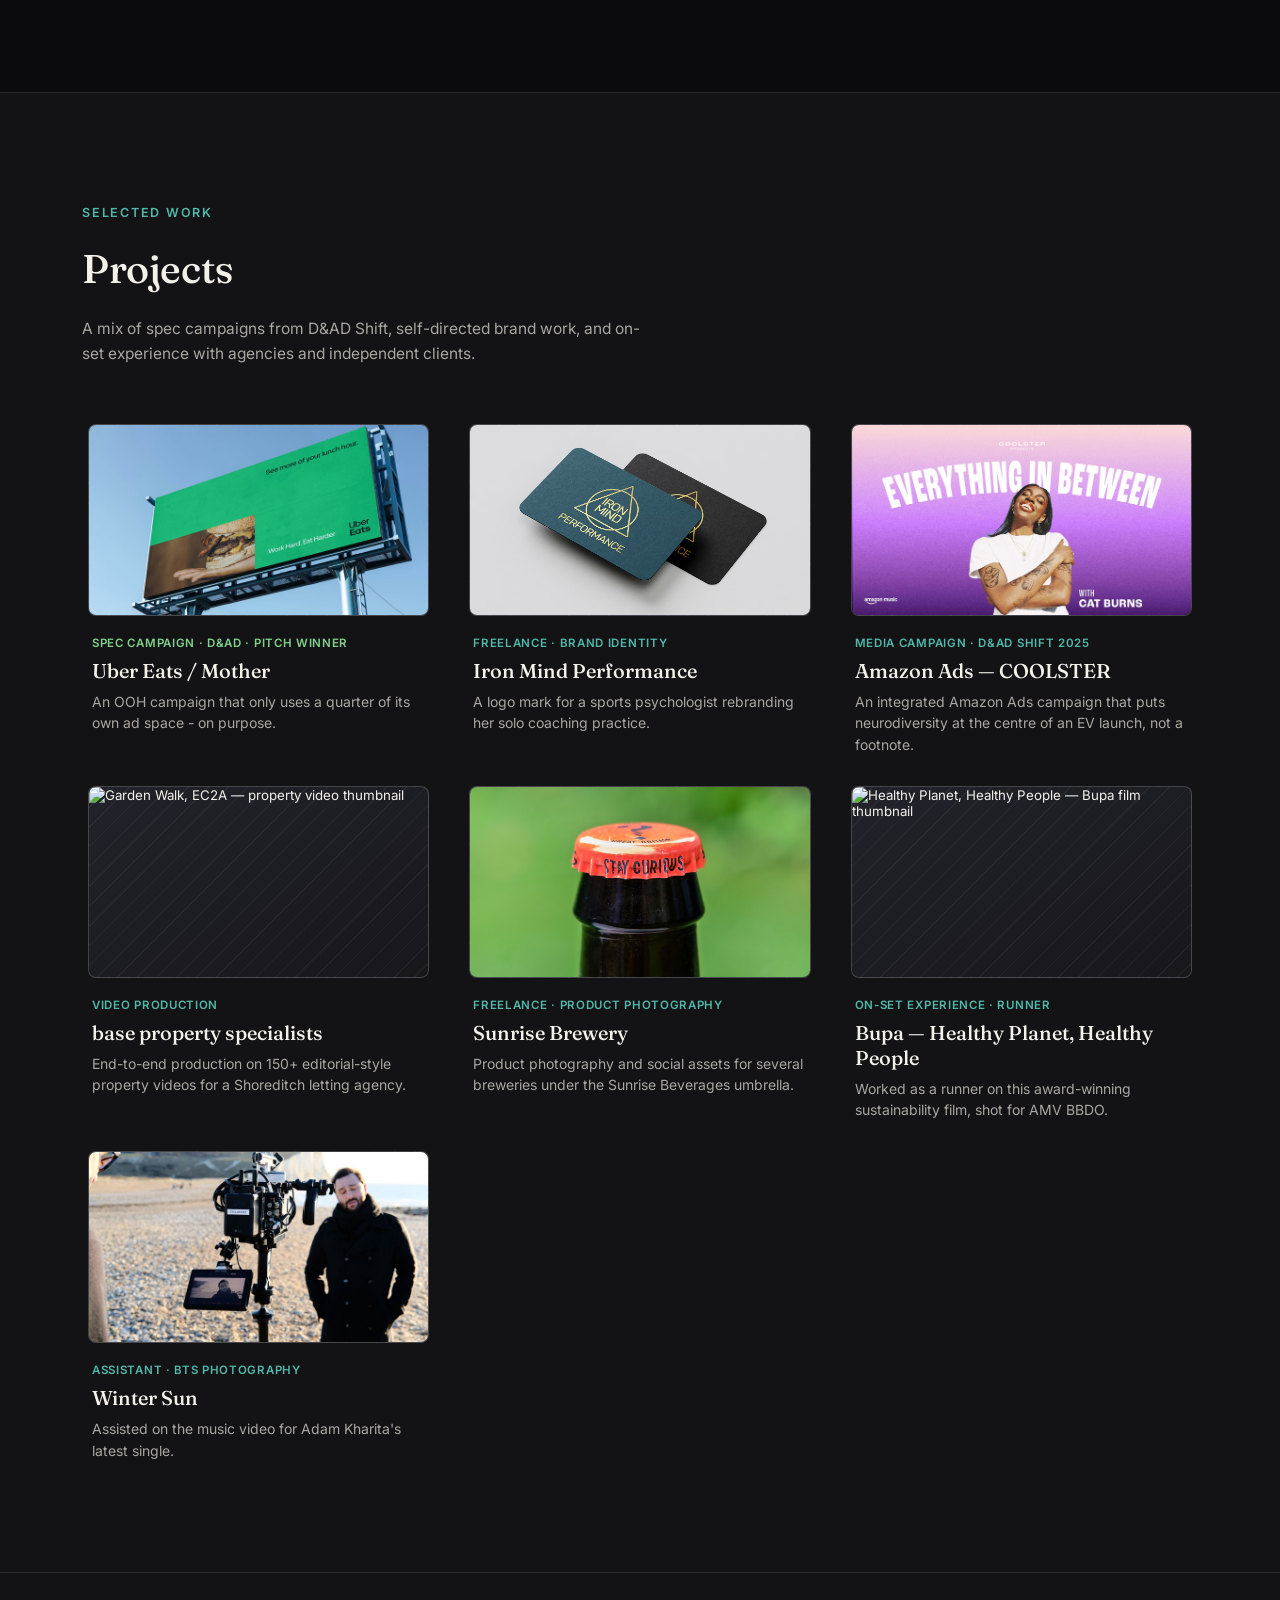
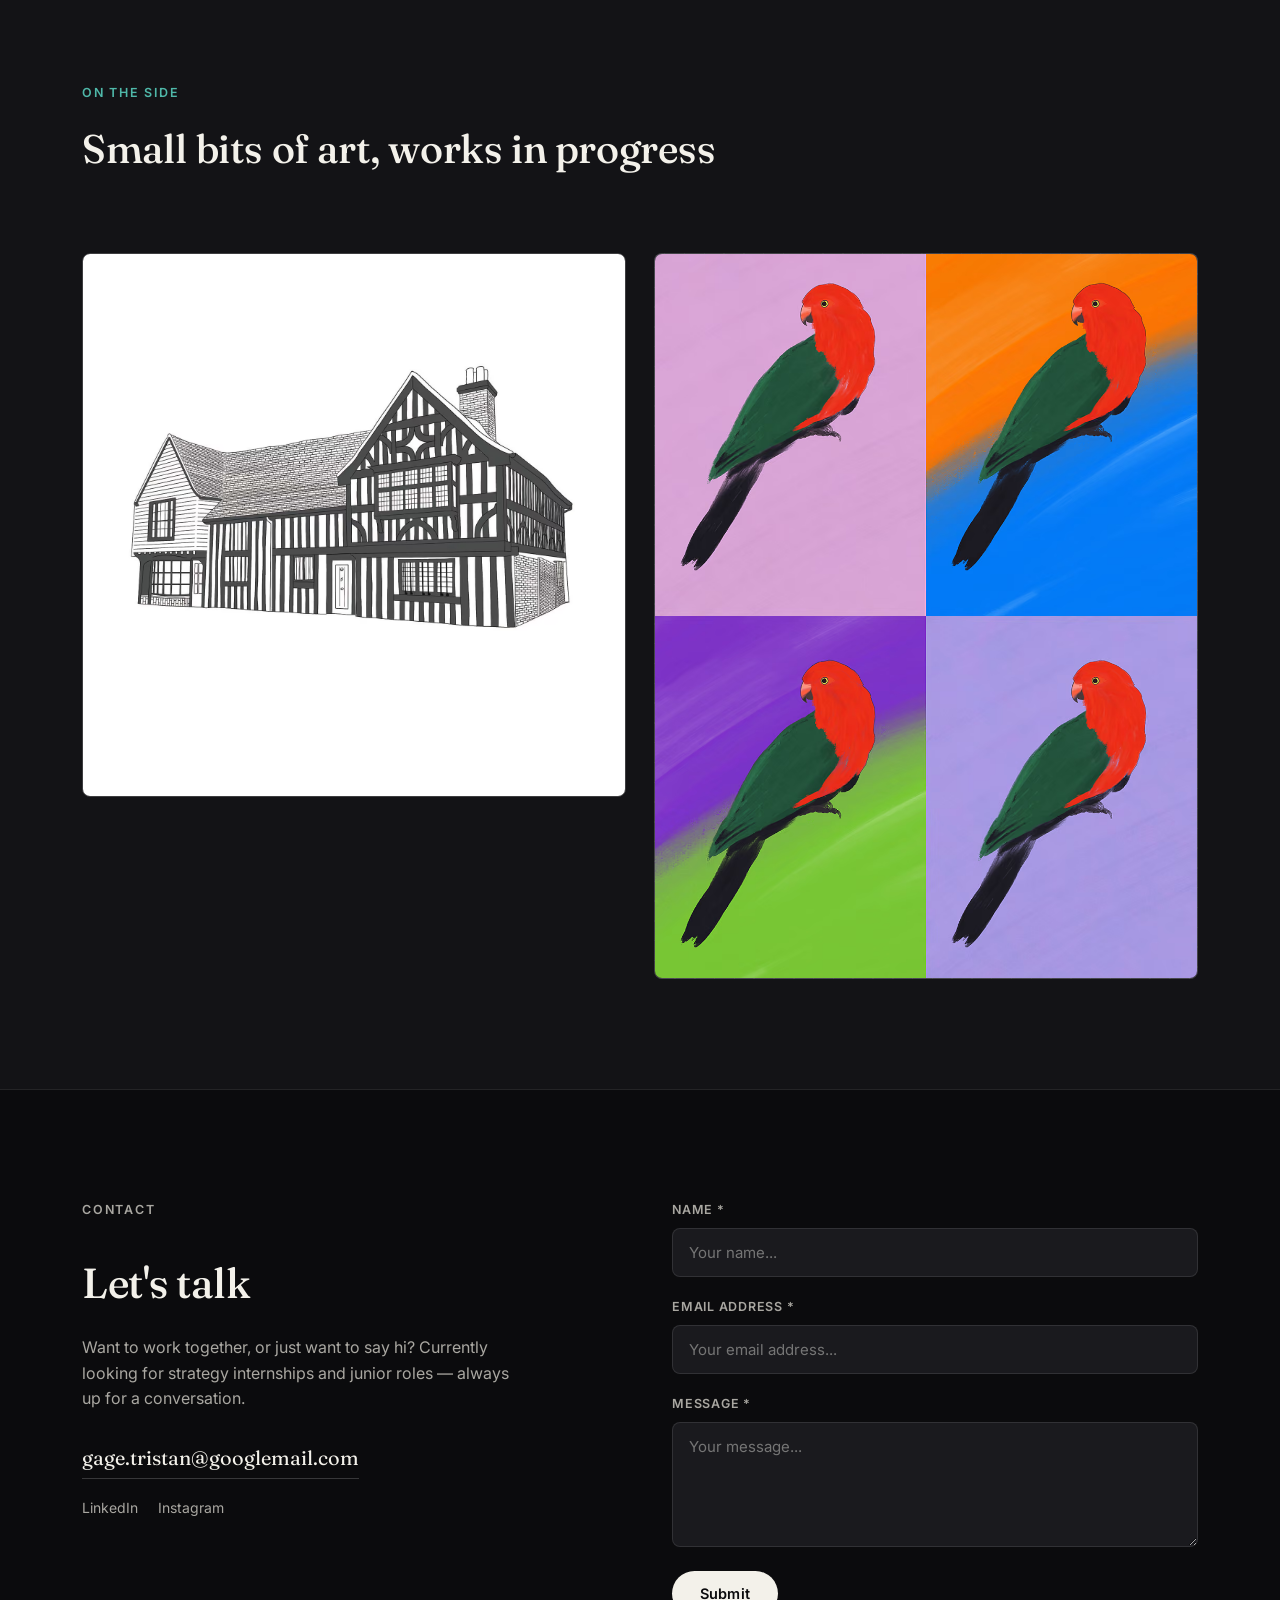
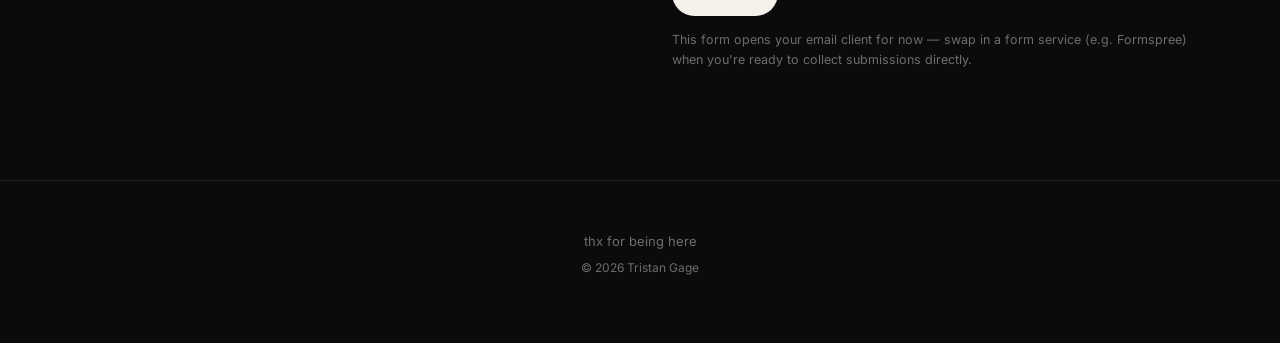
==== commit 17fb525e: "Trim hero line to "ready for my call-up"" ====
--- a/index.html
+++ b/index.html
@@ -54,7 +54,7 @@
   <div class="hero__content">
     <p class="hero__eyebrow">Portfolio — 2026</p>
     <h1 class="hero__name">Tristan Gage</h1>
-    <p class="hero__role">Strategy &amp; Creative — ready for my call-up to the squad</p>
+    <p class="hero__role">Strategy &amp; Creative — ready for my call-up</p>
     <p class="hero__sub">D&amp;AD Shift 2025 alumnus. Photography, film, brand and campaign work made along the way.</p>
     <div class="hero__actions">
       <a href="#work" class="btn btn--light">View Work</a>
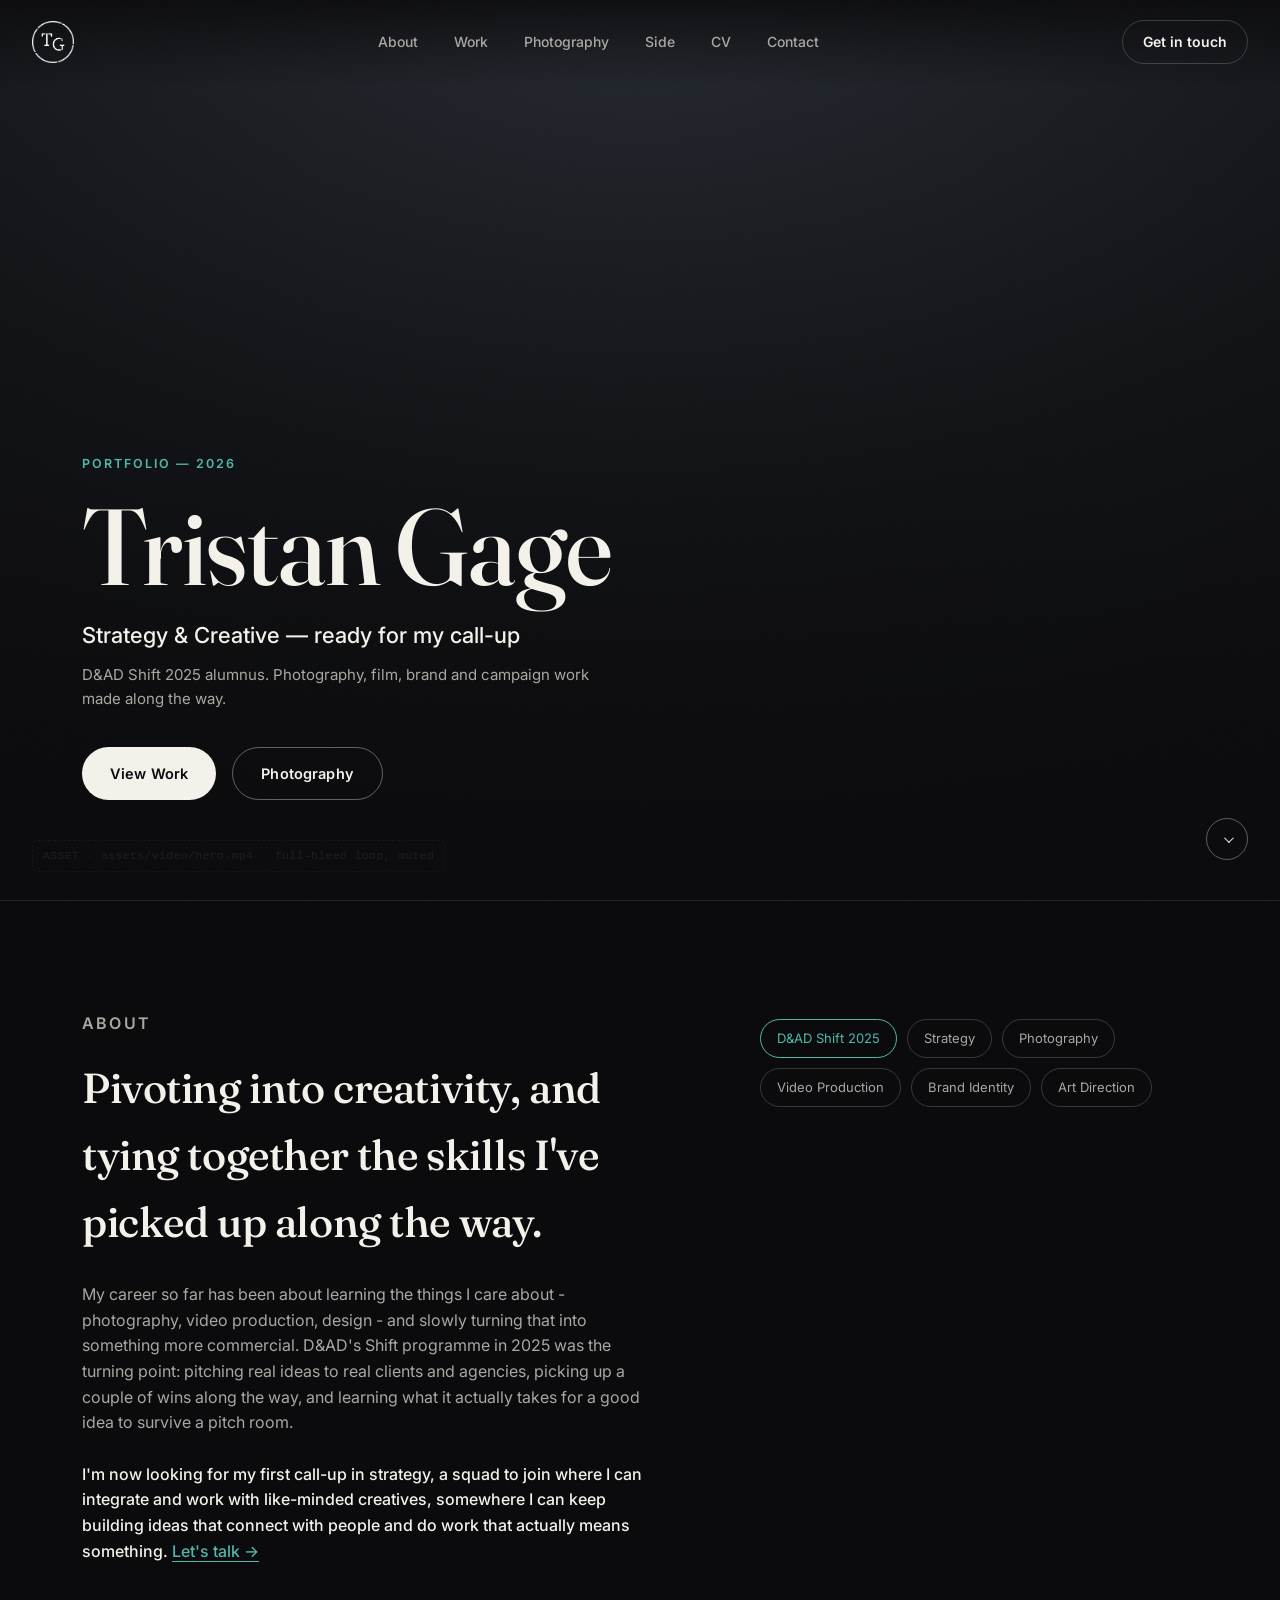
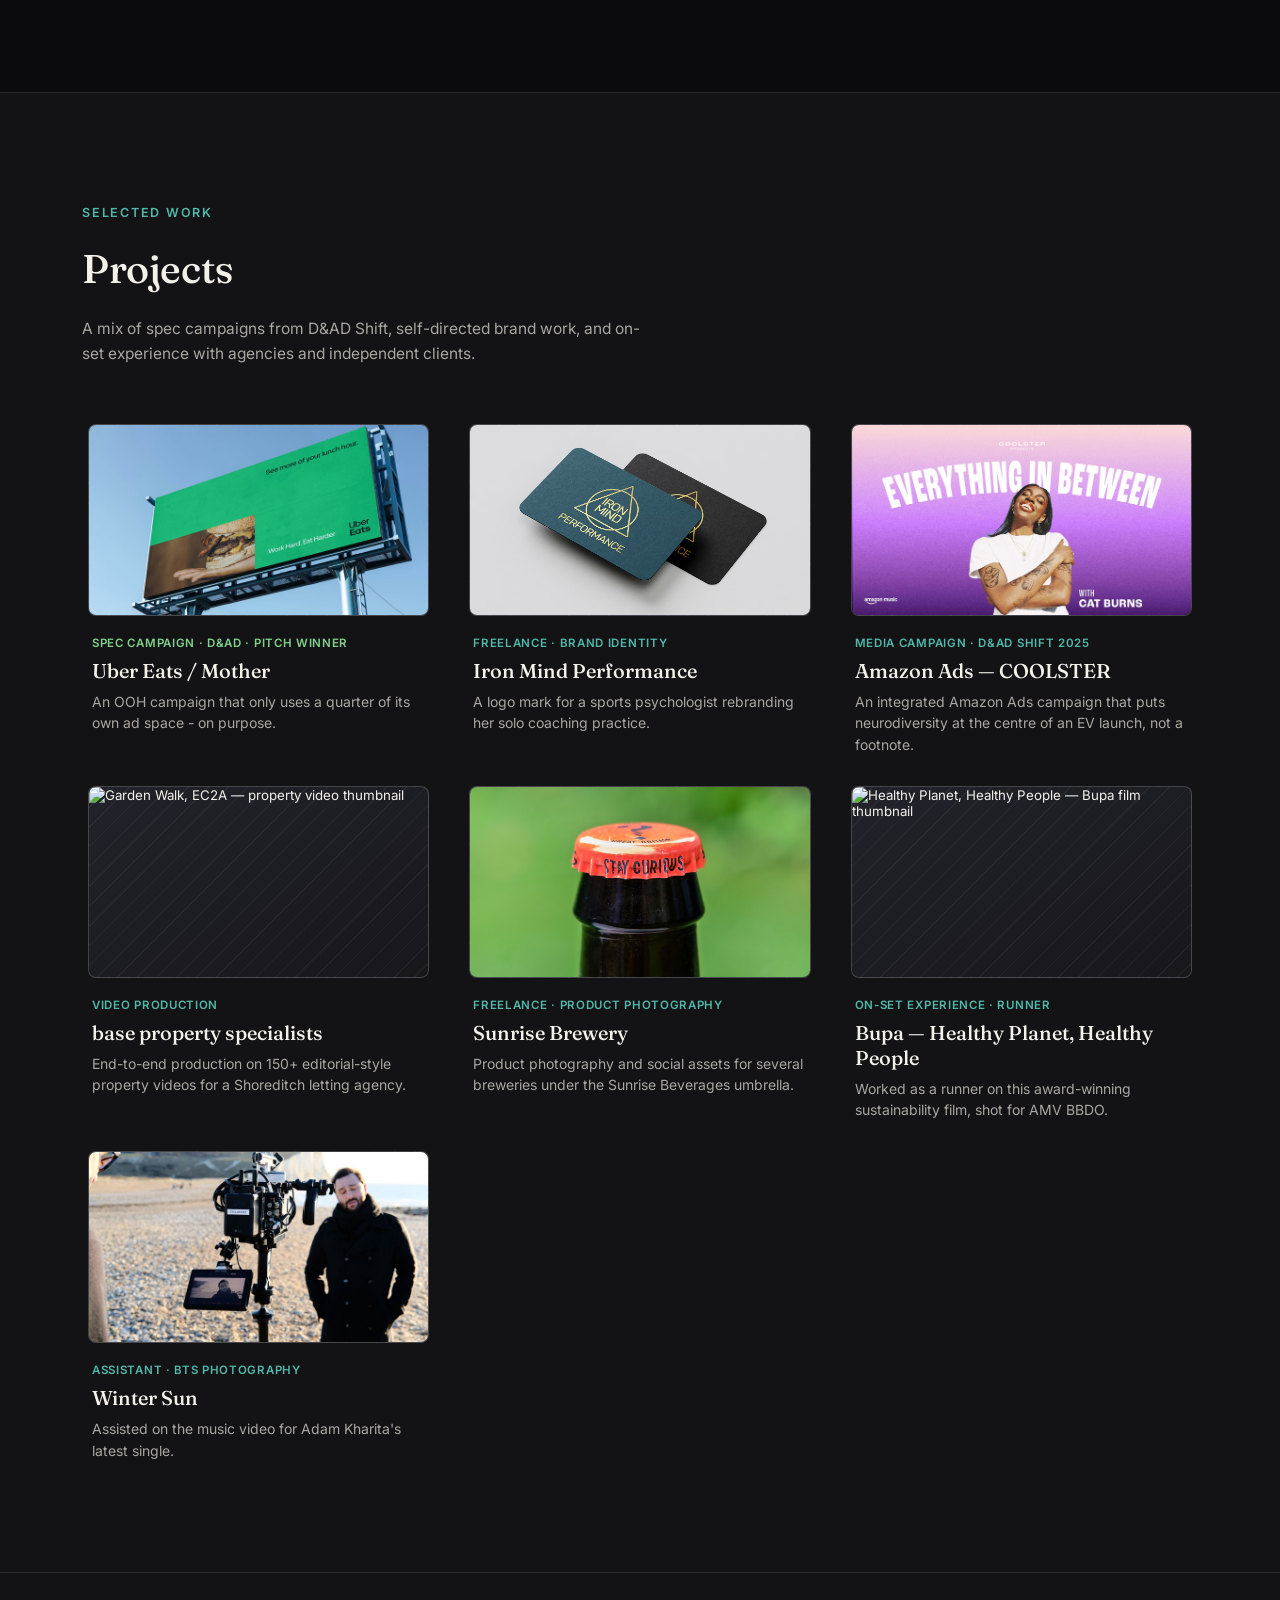
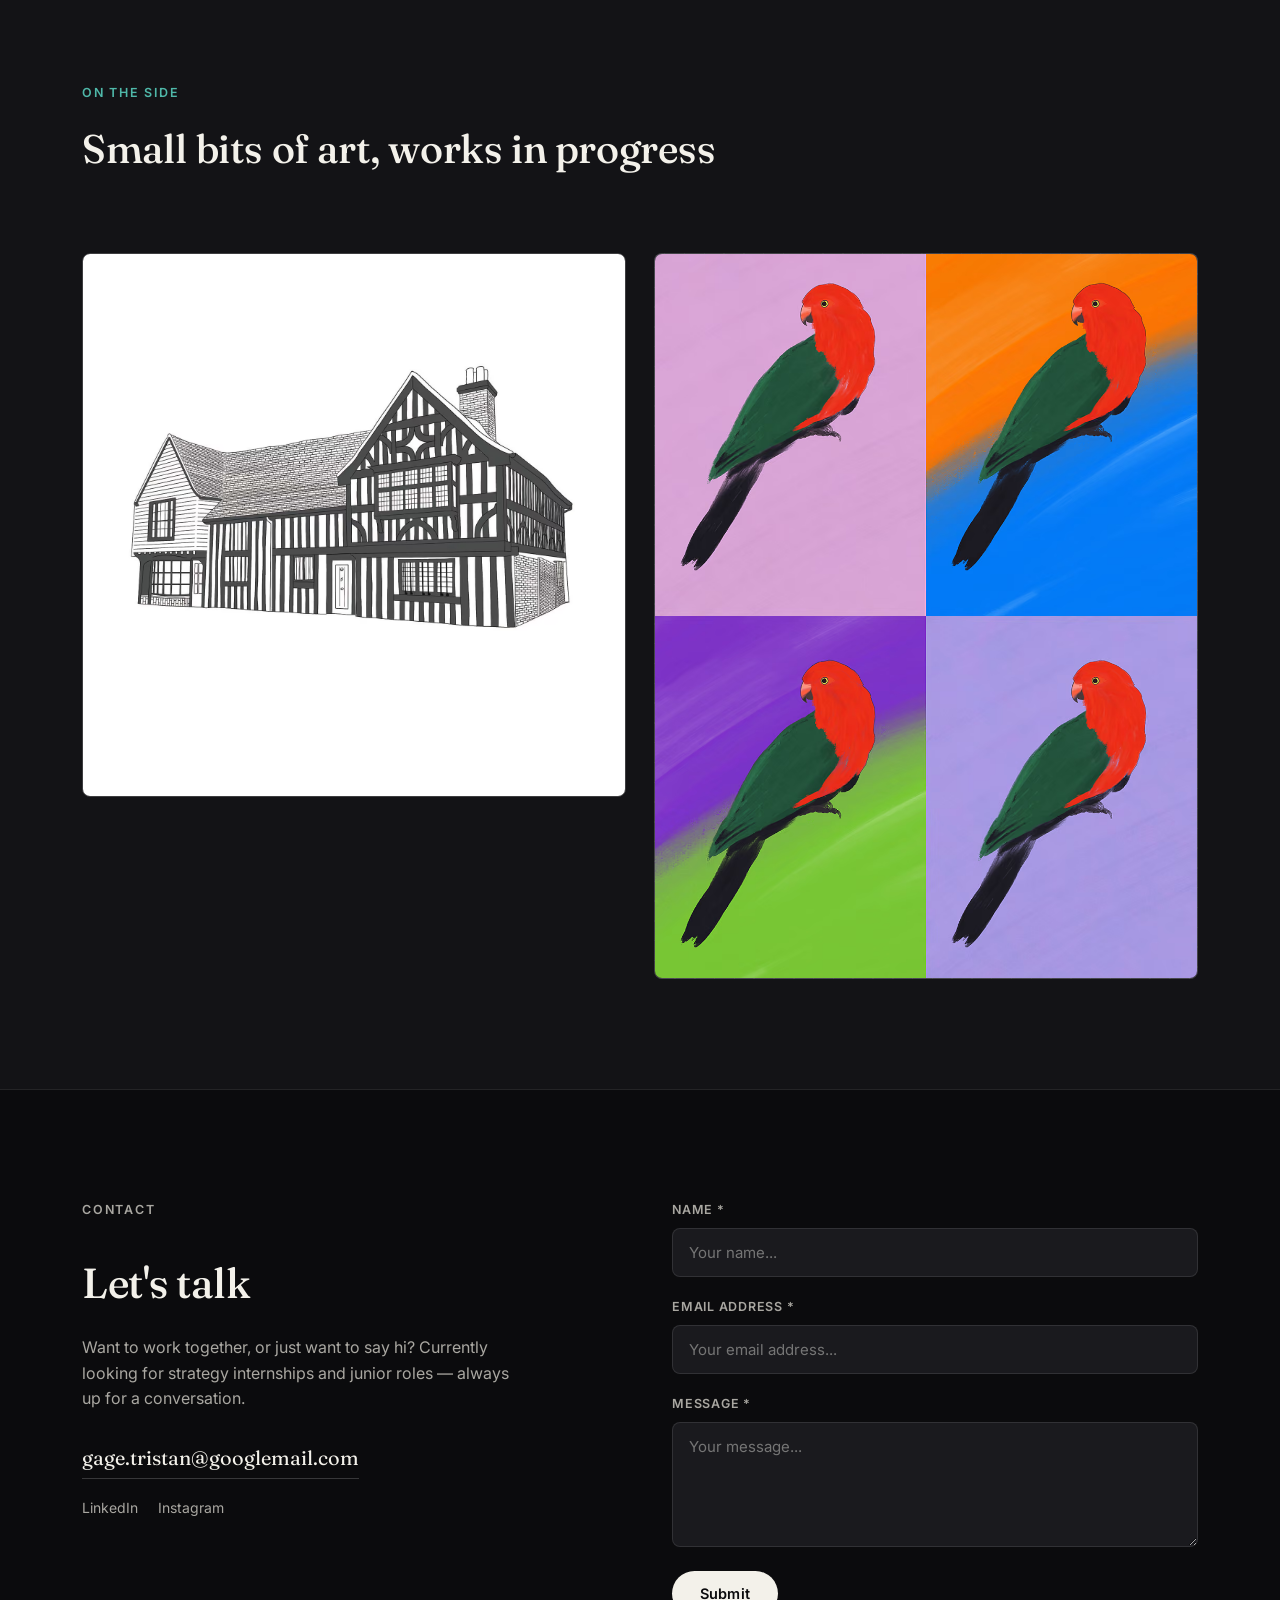
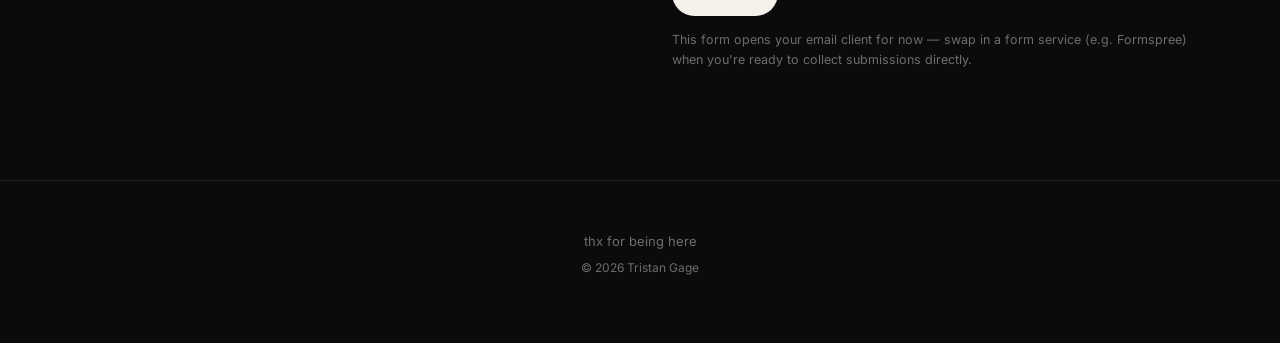
==== commit a5ddcbed: "Add a CV page New cv.html: a short reverse-chronological timeline (D&AD Shift, Toast Represents, bas" ====
--- a/index.html
+++ b/index.html
@@ -26,6 +26,7 @@
     <a href="#work">Work</a>
     <a href="photography.html">Photography</a>
     <a href="#side">Side</a>
+    <a href="cv.html">CV</a>
     <a href="#contact">Contact</a>
   </nav>
   <a class="nav__cta" href="#contact">Get in touch</a>
@@ -39,6 +40,7 @@
   <a href="#work">Work</a>
   <a href="photography.html">Photography</a>
   <a href="#side">Side</a>
+  <a href="cv.html">CV</a>
   <a href="#contact">Contact</a>
 </div>
 
--- a/css/styles.css
+++ b/css/styles.css
@@ -905,12 +905,20 @@
   position: absolute;
   inset: 0;
   z-index: 0;
+  background-size: cover;
+  background-position: center;
+}
+.page-intro__media--photography {
   background-image: image-set(
     url("../assets/img/photography-header.avif") type("image/avif"),
     url("../assets/img/photography-header.jpg") type("image/jpeg")
   );
-  background-size: cover;
-  background-position: center;
+}
+.page-intro__media--cv {
+  background-image: image-set(
+    url("../assets/img/cv-header.avif") type("image/avif"),
+    url("../assets/img/cv-header.jpg") type("image/jpeg")
+  );
 }
 .page-intro__scrim {
   position: absolute;
@@ -940,6 +948,97 @@
 section.work--gallery {
   border-top: none;
   padding-top: 56px;
+}
+
+/* ==========================================================================
+   CV page
+   ========================================================================== */
+
+.cv-timeline { background: var(--bg); }
+.cv-skills { background: var(--bg-alt); }
+.cv-cta { background: var(--bg); }
+
+.timeline {
+  position: relative;
+  max-width: 760px;
+}
+.timeline::before {
+  content: "";
+  position: absolute;
+  left: 5px;
+  top: 6px;
+  bottom: 6px;
+  width: 1px;
+  background: var(--border-strong);
+}
+.timeline__item {
+  position: relative;
+  padding-left: 34px;
+  margin-bottom: 48px;
+}
+.timeline__item:last-child { margin-bottom: 0; }
+.timeline__marker {
+  position: absolute;
+  left: 0;
+  top: 6px;
+  width: 11px;
+  height: 11px;
+  border-radius: 50%;
+  background: var(--bg);
+  border: 2px solid var(--accent);
+}
+.timeline__date {
+  font-family: "SF Mono", "Roboto Mono", monospace;
+  font-size: 12px;
+  letter-spacing: 0.04em;
+  text-transform: uppercase;
+  color: var(--fg-dim);
+  margin-bottom: 8px;
+}
+.timeline__role {
+  font-size: 19px;
+  margin-bottom: 4px;
+}
+.timeline__role a {
+  color: var(--accent);
+  border-bottom: 1px solid var(--accent);
+}
+.timeline__role a:hover { color: var(--fg); border-color: var(--fg); }
+.timeline__org {
+  font-size: 13.5px;
+  color: var(--fg-dim);
+  margin-bottom: 10px;
+}
+.timeline__desc {
+  font-size: 14.5px;
+  color: var(--fg-dim);
+  line-height: 1.7;
+  max-width: 640px;
+}
+.timeline__desc a {
+  color: var(--accent);
+  border-bottom: 1px solid var(--accent);
+}
+.timeline__desc a:hover { color: var(--fg); border-color: var(--fg); }
+
+.cv-skills__tags {
+  display: flex;
+  flex-wrap: wrap;
+  gap: 10px;
+  align-content: flex-start;
+}
+
+.cv-cta__inner {
+  display: flex;
+  align-items: center;
+  justify-content: space-between;
+  gap: 24px;
+  flex-wrap: wrap;
+}
+.cv-cta__inner h2 { font-size: clamp(24px, 3.5vw, 34px); }
+
+@media (max-width: 640px) {
+  .cv-cta__inner { flex-direction: column; align-items: flex-start; }
 }
 
 /* ==========================================================================
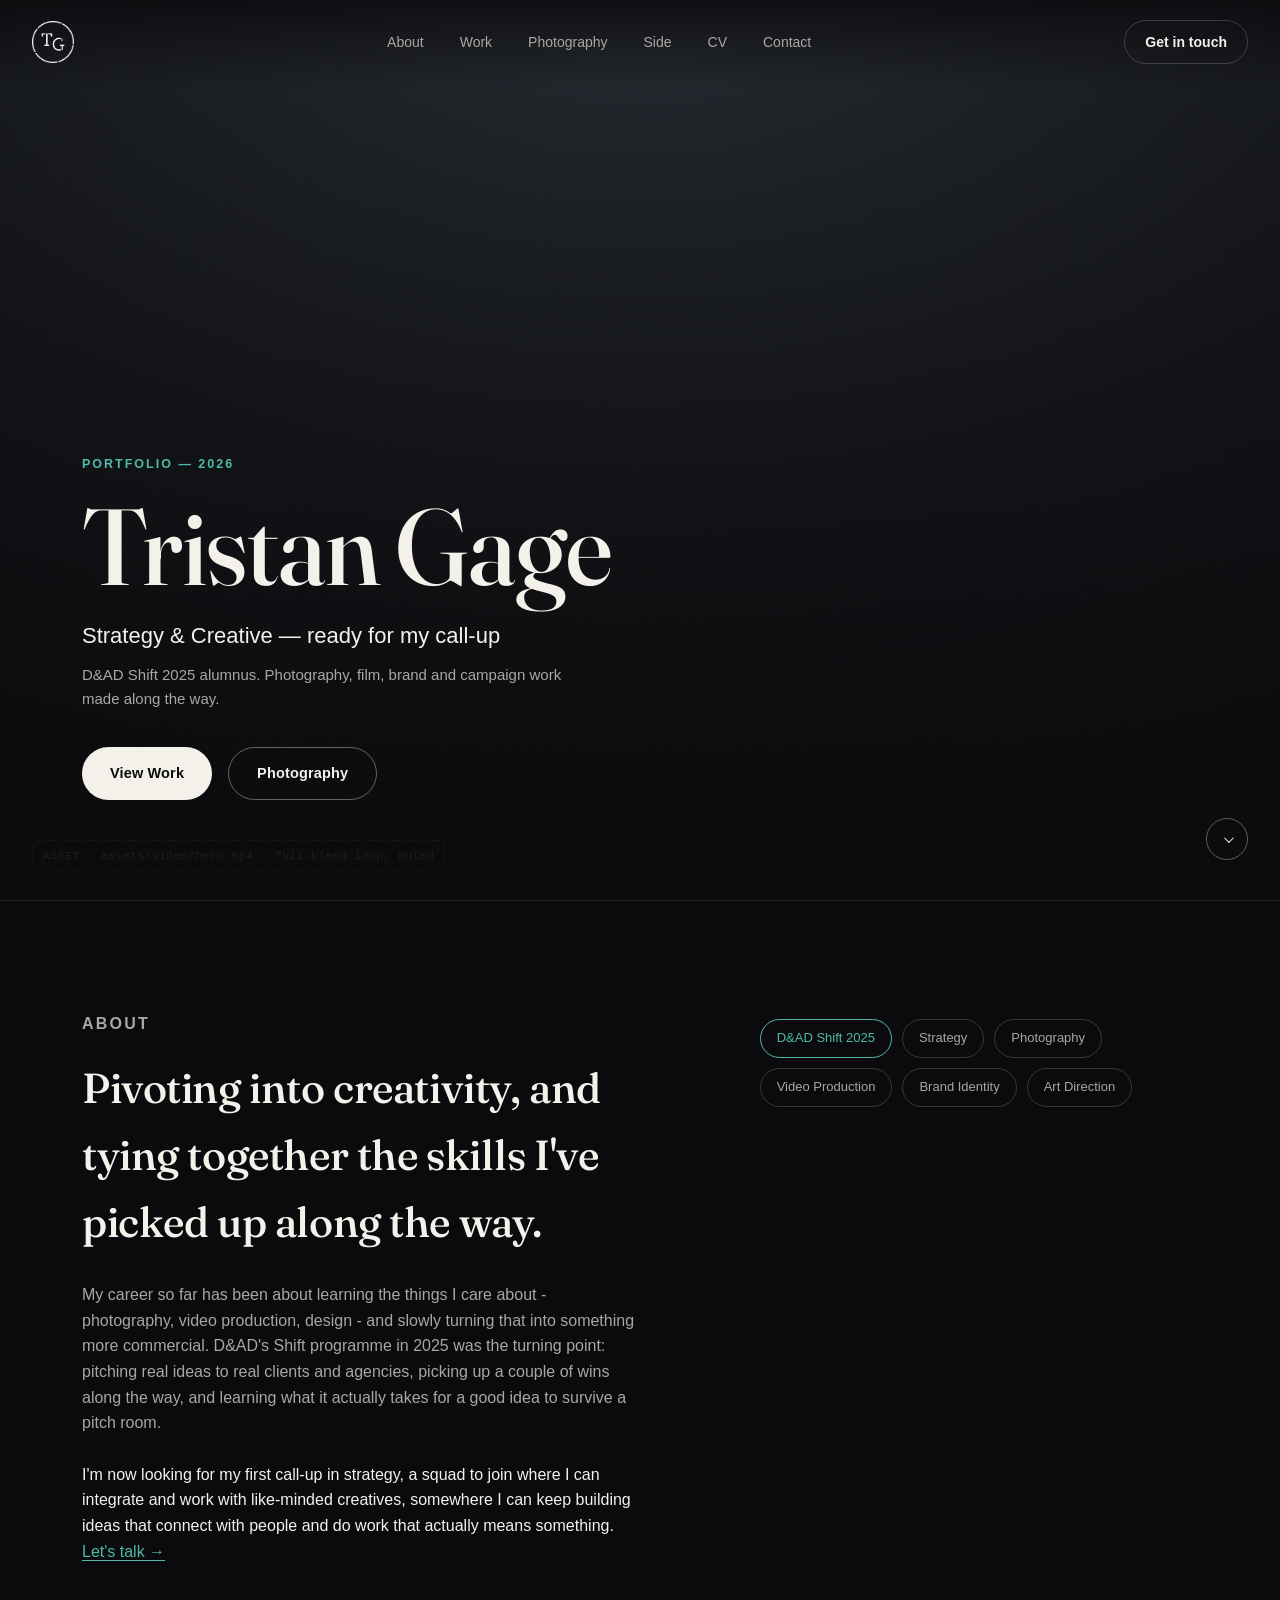
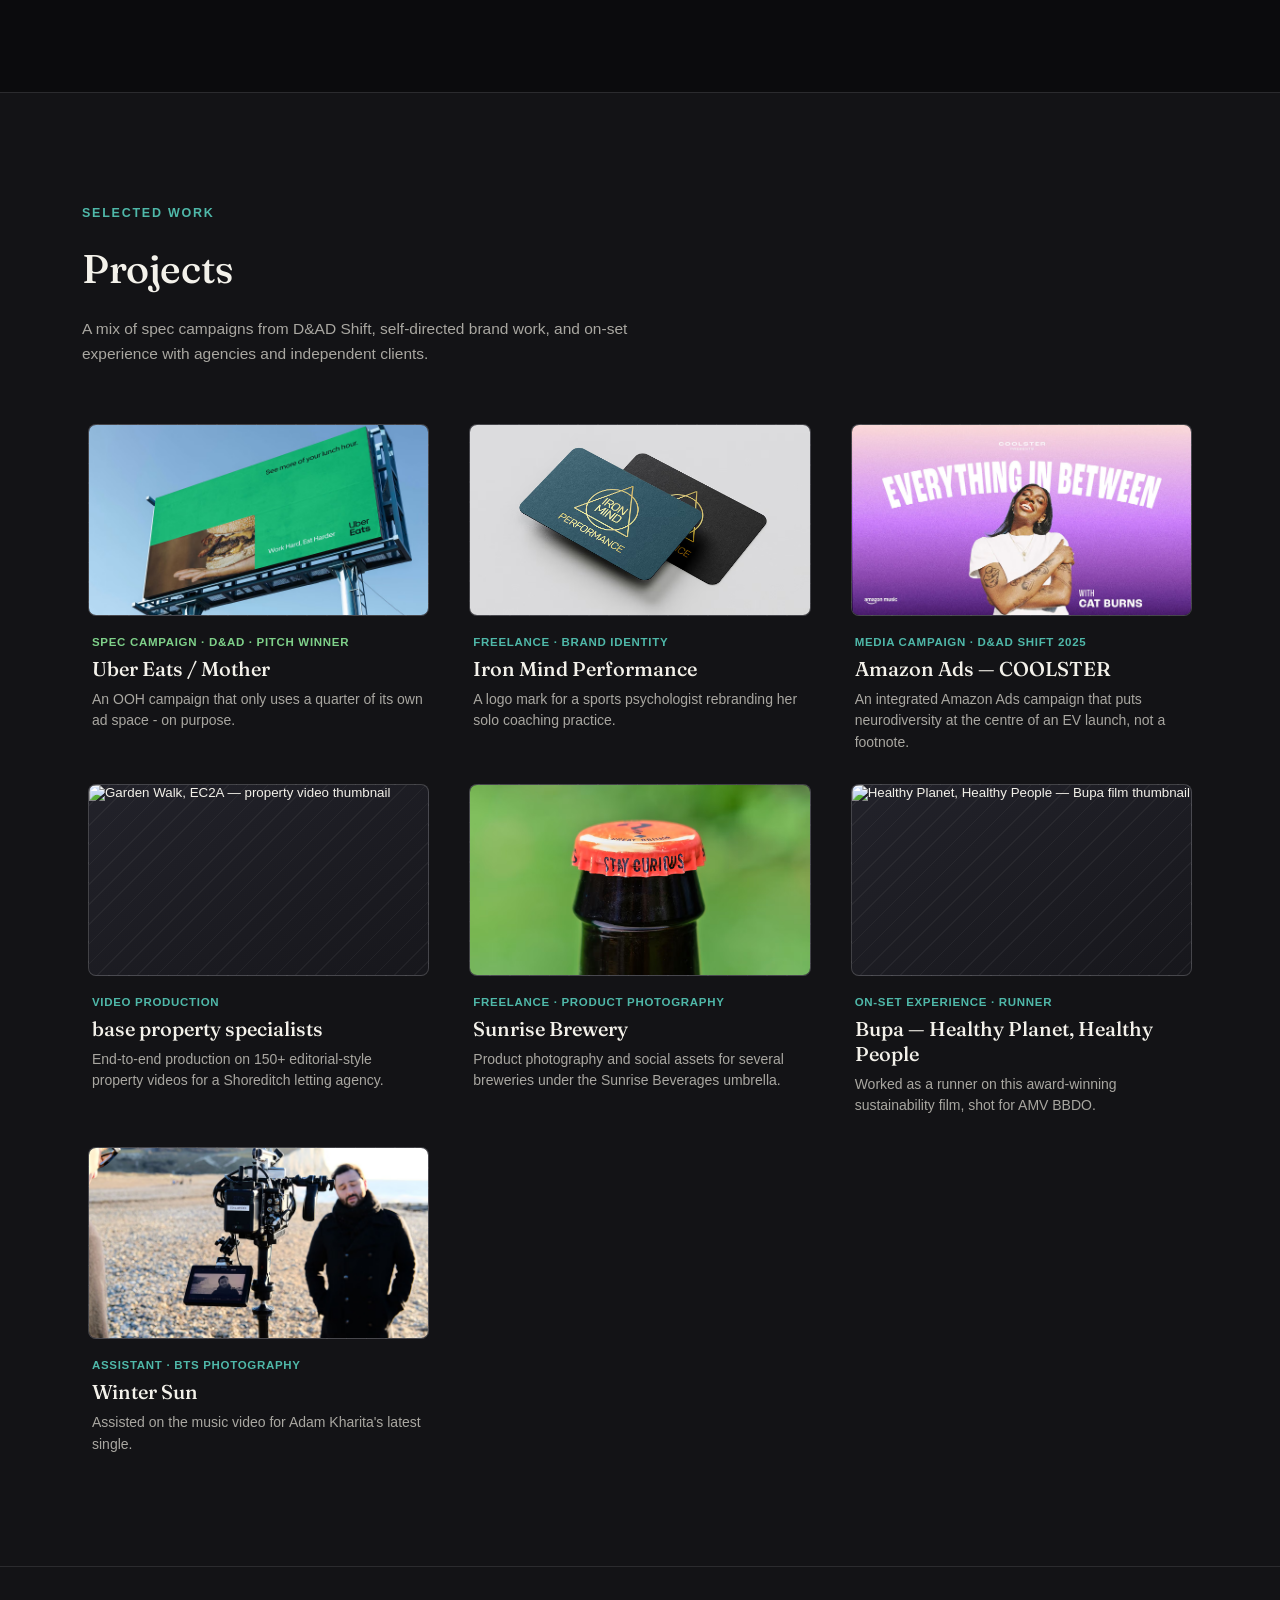
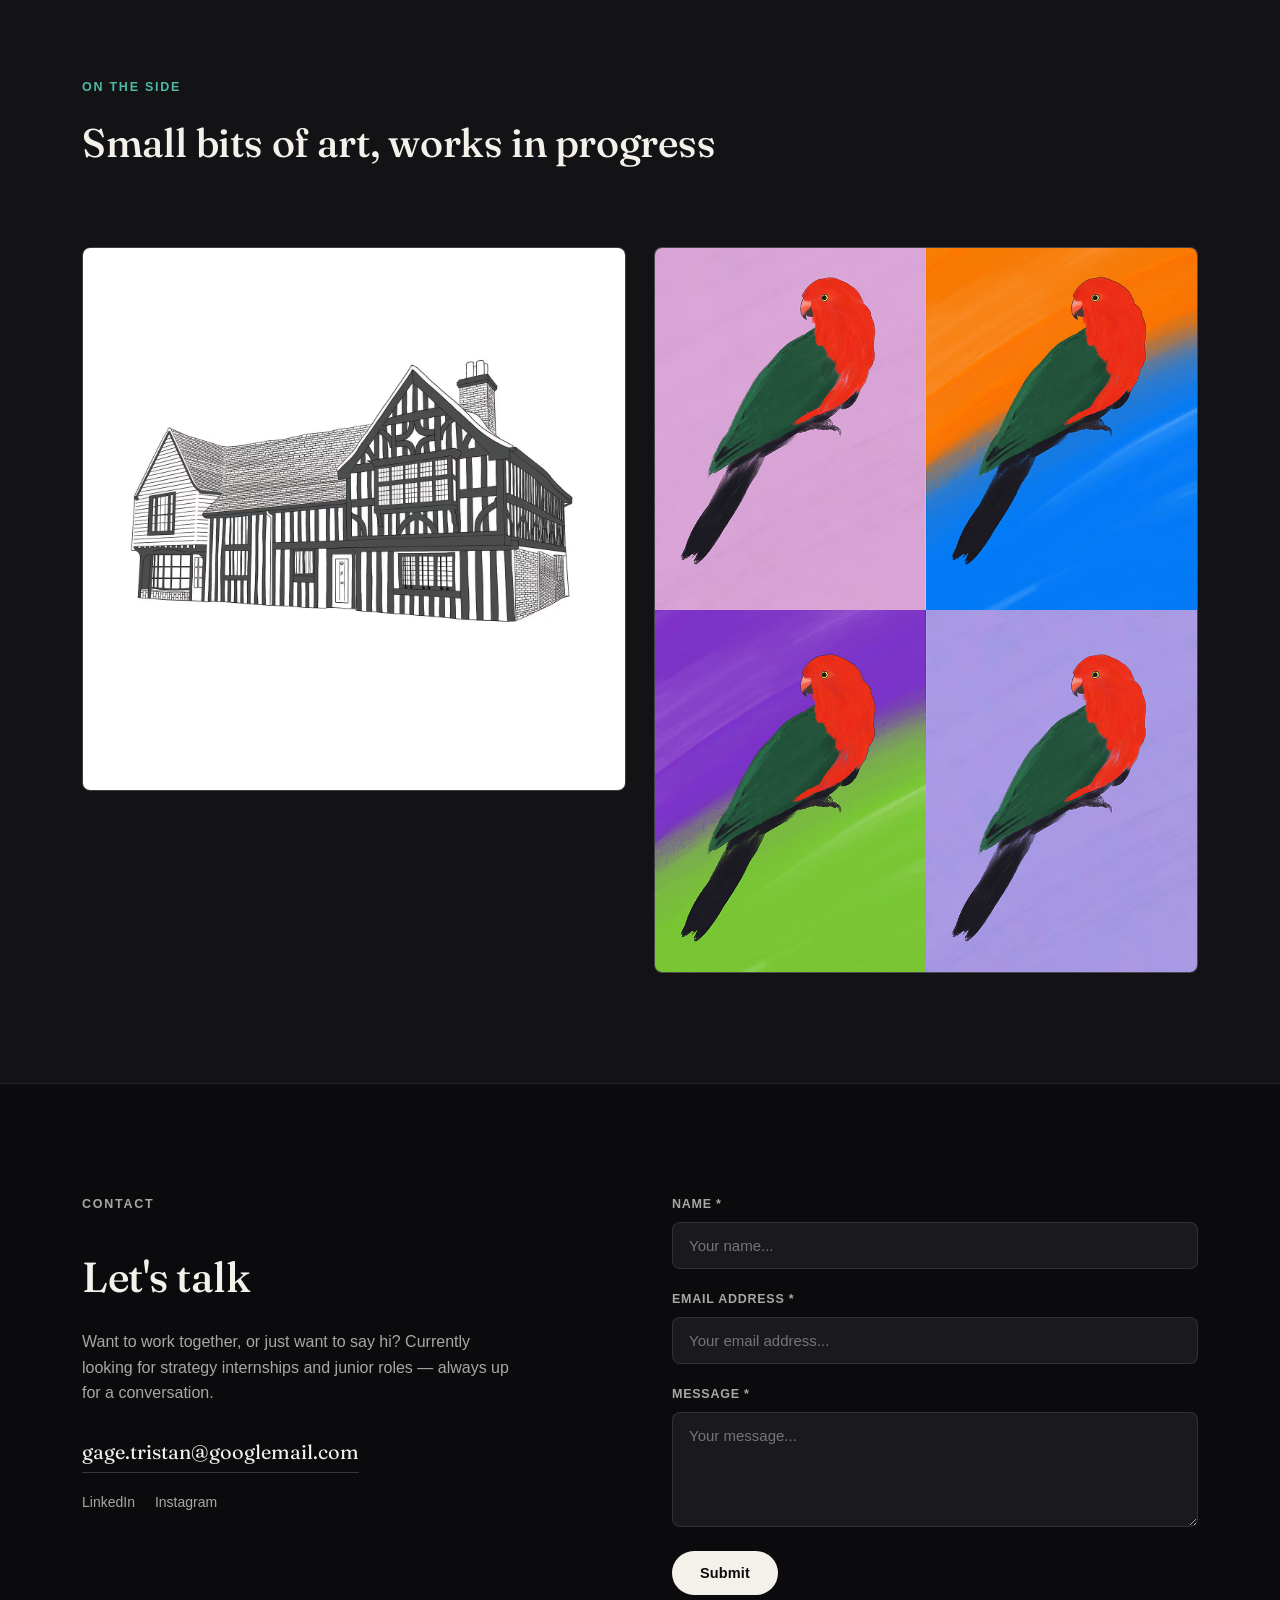
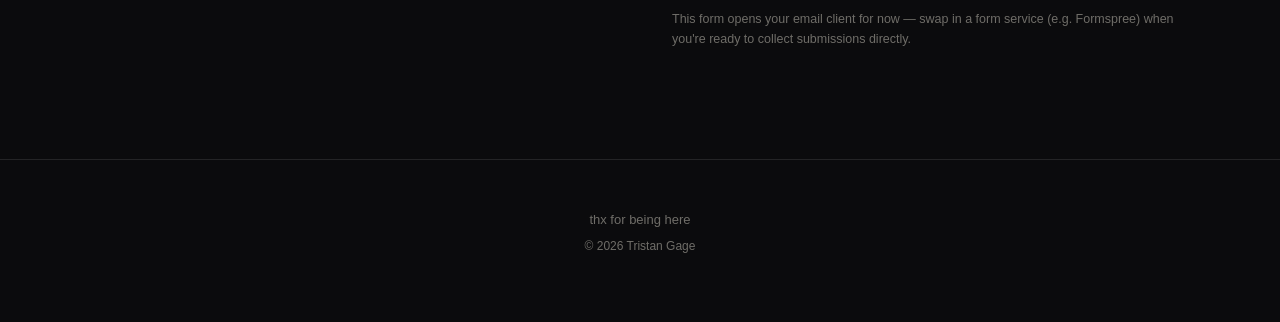
==== commit 903e1914: "Roll out General Sans site-wide, replacing Inter Updates the shared --sans variable in styles.css an" ====
--- a/index.html
+++ b/index.html
@@ -9,7 +9,10 @@
 <link rel="apple-touch-icon" href="assets/img/favicon.png">
 <link rel="preconnect" href="https://fonts.googleapis.com">
 <link rel="preconnect" href="https://fonts.gstatic.com" crossorigin>
-<link href="https://fonts.googleapis.com/css2?family=Fraunces:ital,opsz,wght@0,9..144,400;0,9..144,500;0,9..144,600;1,9..144,500&family=Inter:wght@400;500;600&display=swap" rel="stylesheet">
+<link rel="preconnect" href="https://api.fontshare.com">
+<link rel="preconnect" href="https://cdn.fontshare.com" crossorigin>
+<link href="https://fonts.googleapis.com/css2?family=Fraunces:opsz,wght@9..144,500&display=swap" rel="stylesheet">
+<link rel="stylesheet" href="https://api.fontshare.com/v2/css?f[]=general-sans@400,500,600&display=swap">
 <link rel="stylesheet" href="css/styles.css">
 </head>
 <body>
--- a/css/styles.css
+++ b/css/styles.css
@@ -15,7 +15,7 @@
   --border-strong: rgba(255, 255, 255, 0.18);
 
   --serif: "Fraunces", Georgia, serif;
-  --sans: "Inter", -apple-system, BlinkMacSystemFont, "Segoe UI", sans-serif;
+  --sans: "General Sans", -apple-system, BlinkMacSystemFont, "Segoe UI", sans-serif;
 
   --container: 1180px;
   --gap: 24px;
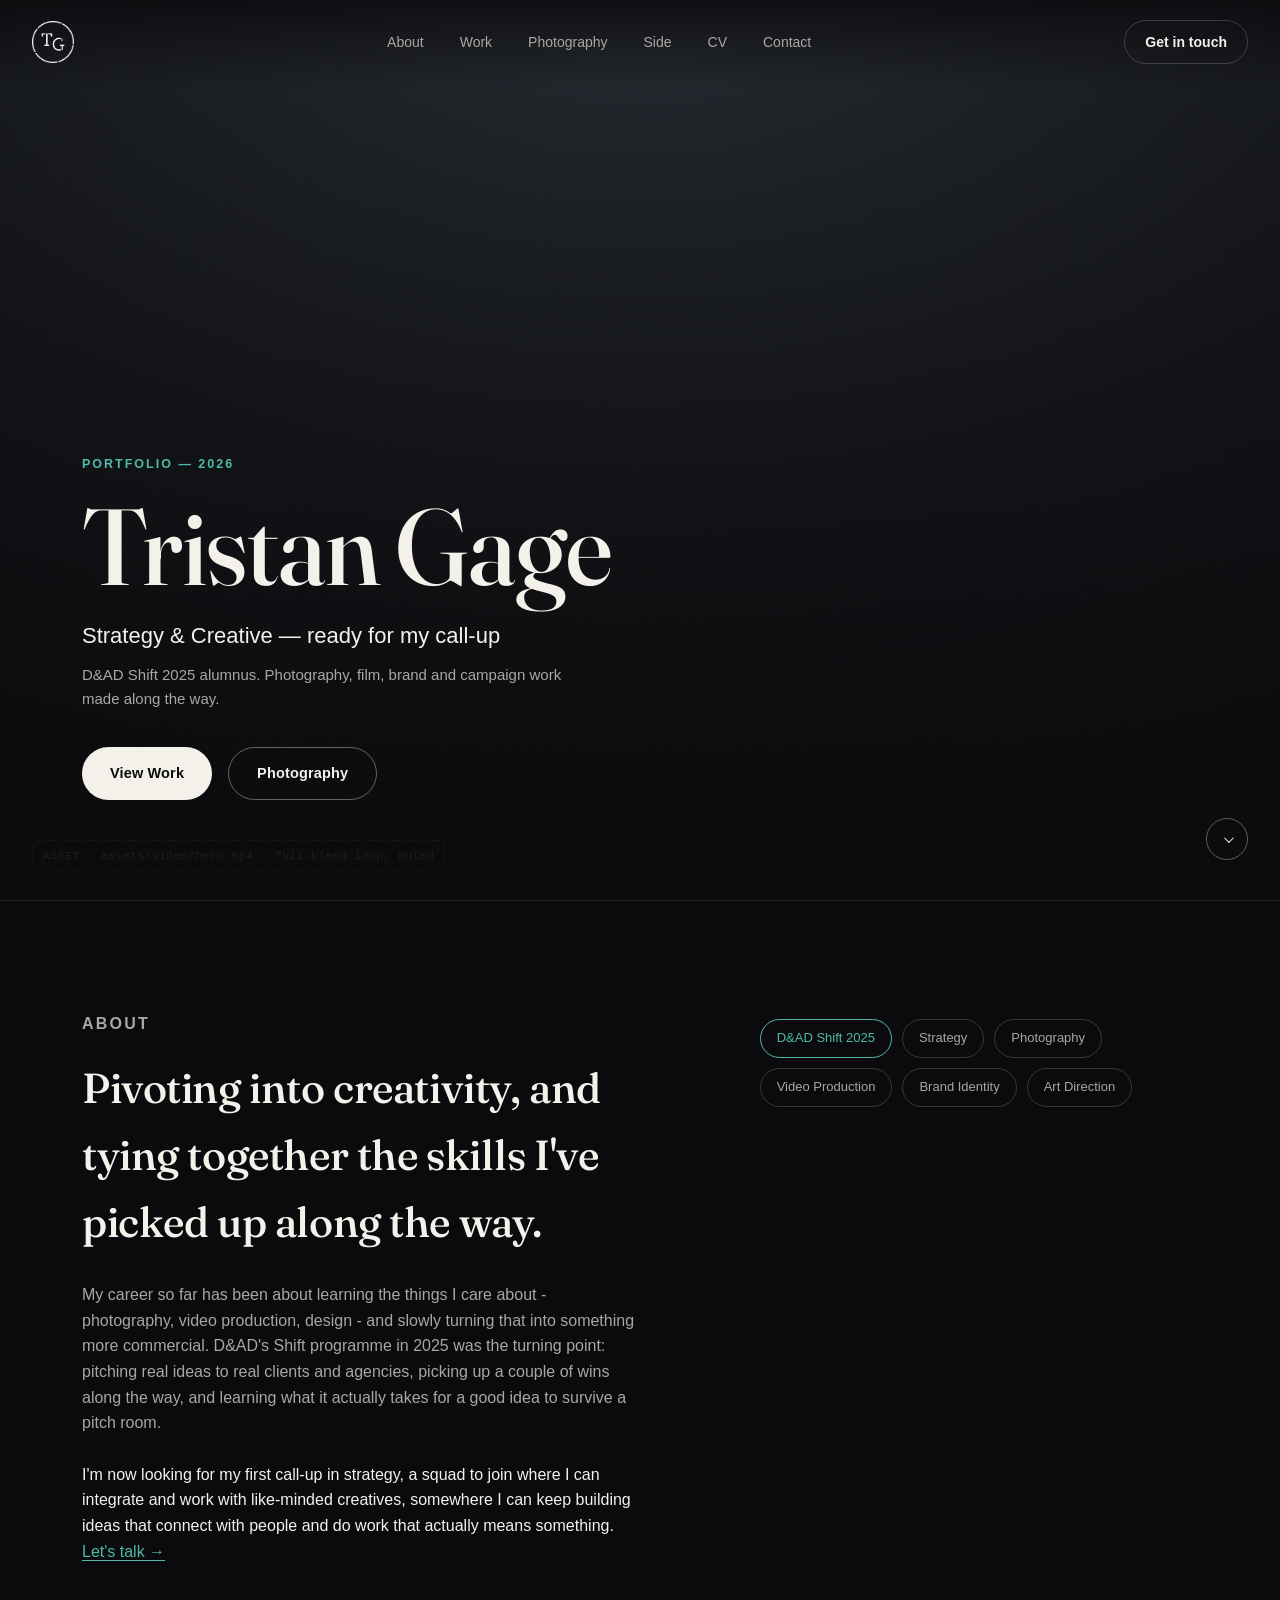
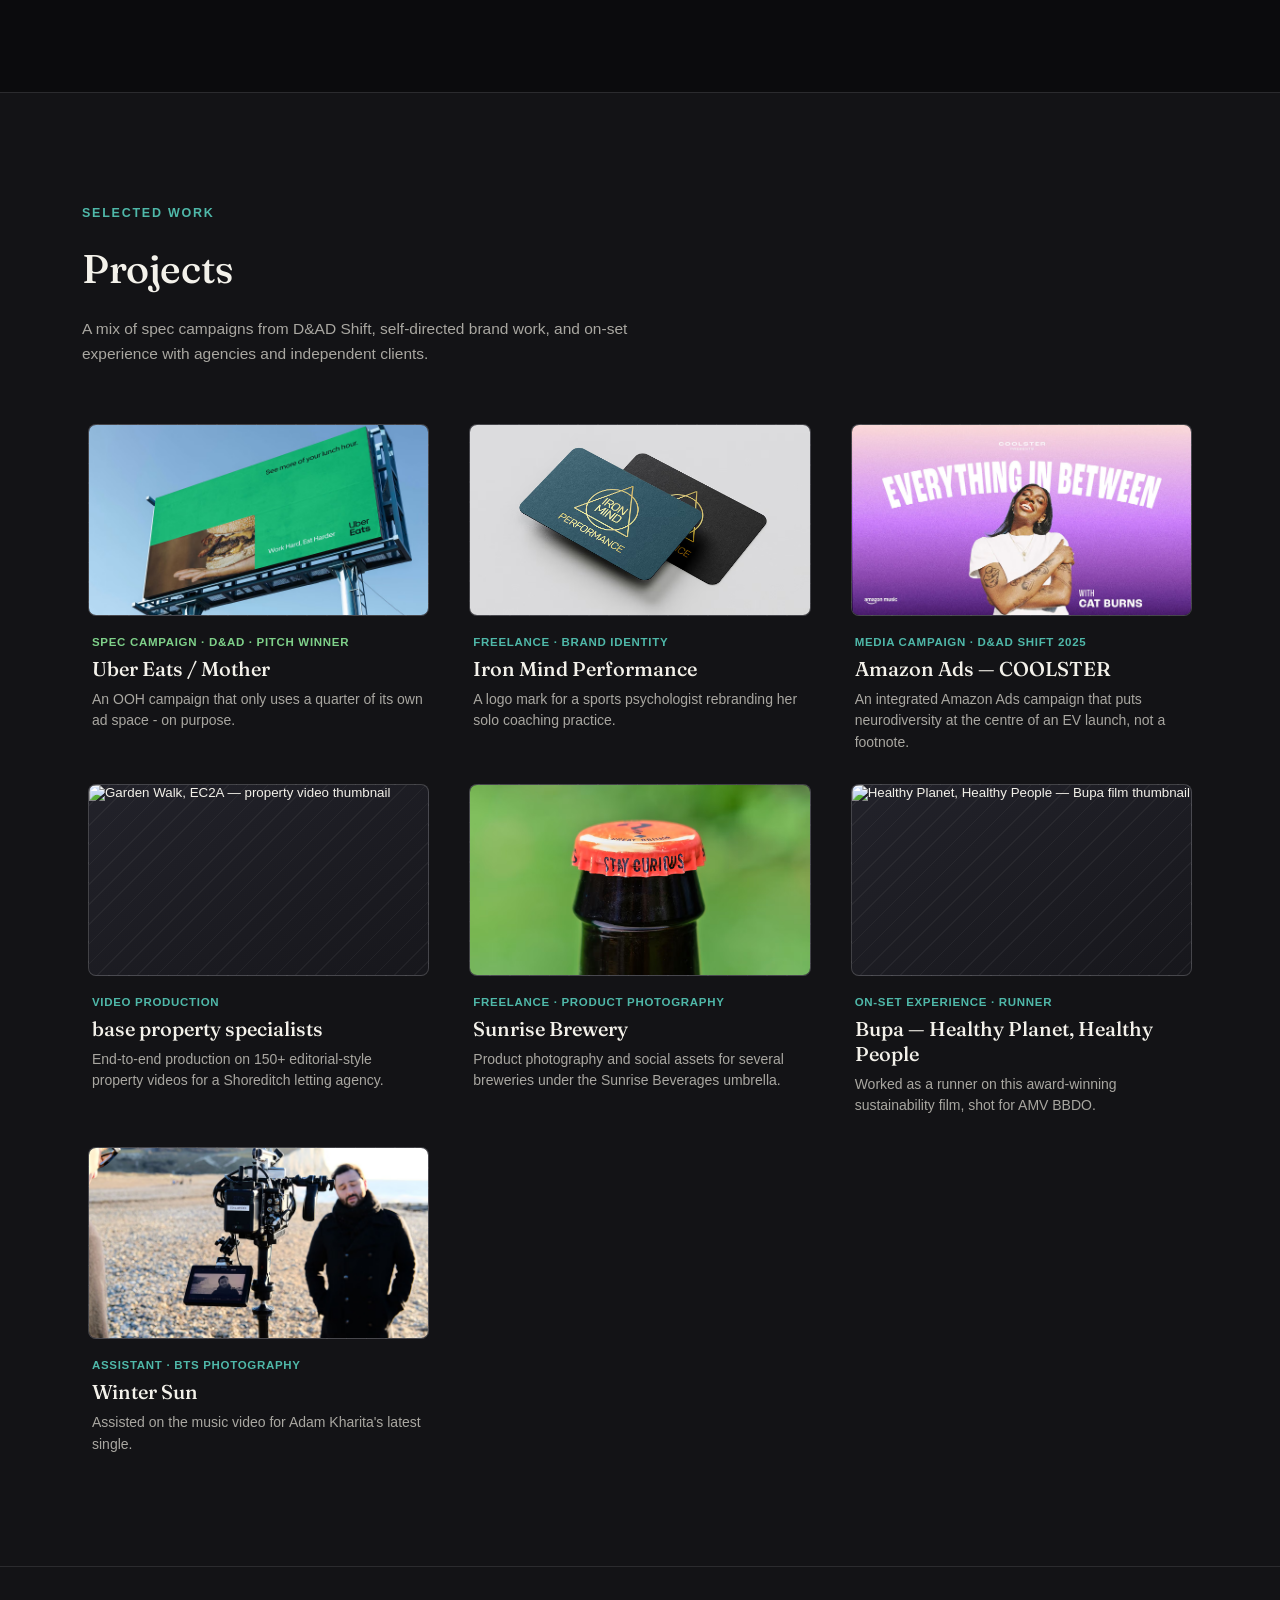
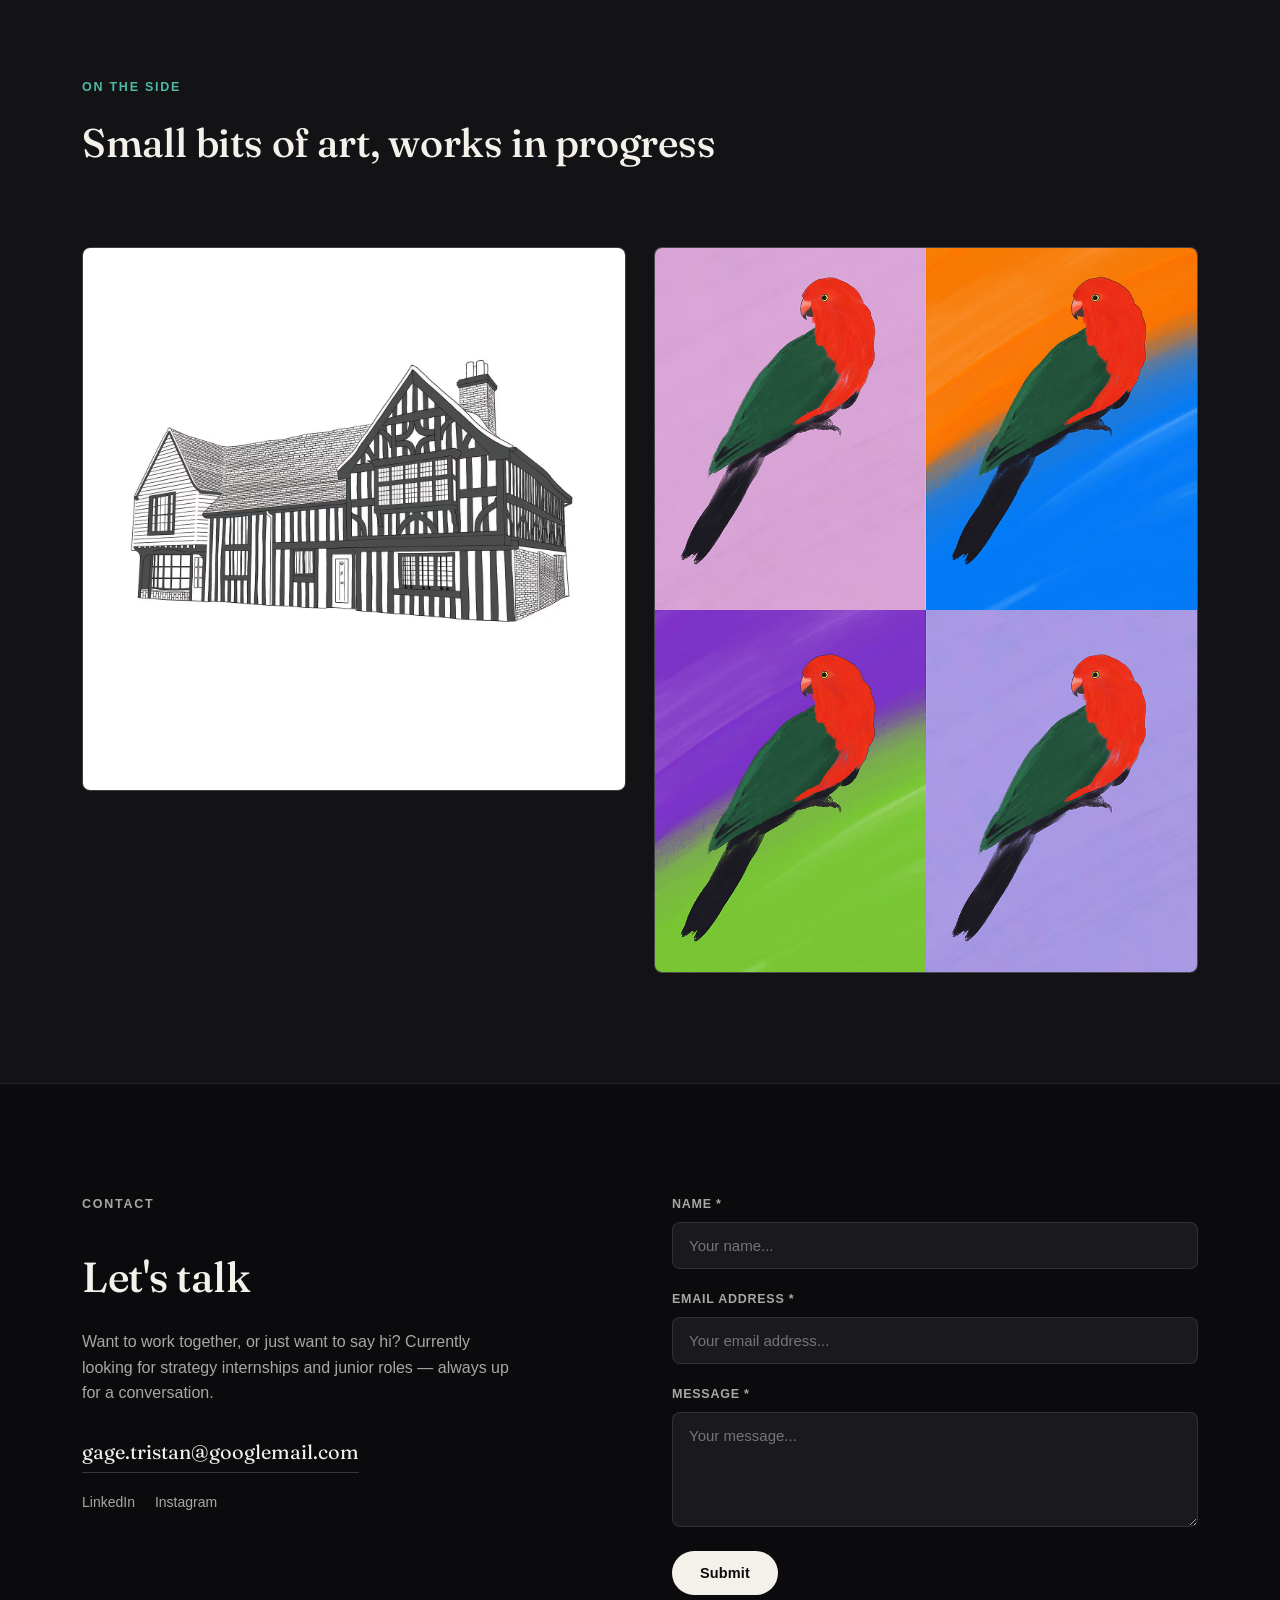
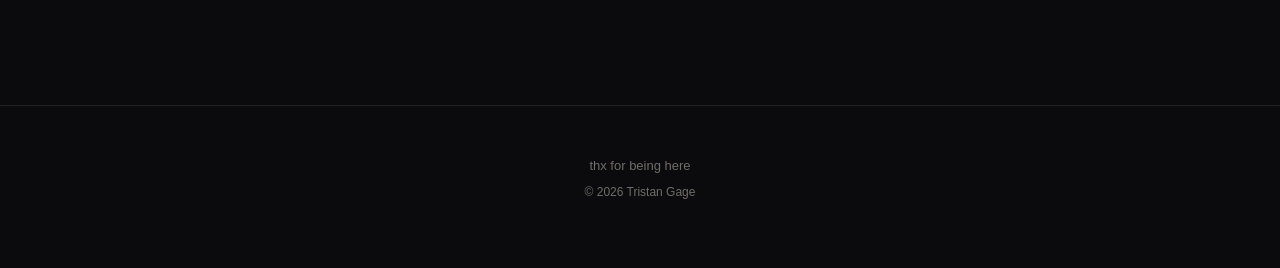
==== commit 3b87e700: "Hide contact form note in an HTML comment The "opens your email client" note under the Submit button" ====
--- a/index.html
+++ b/index.html
@@ -222,7 +222,7 @@
         <textarea name="message" rows="5" placeholder="Your message..." required></textarea>
       </label>
       <button type="submit" class="btn btn--light">Submit</button>
-      <p class="contact__note" id="contactNote">This form opens your email client for now — swap in a form service (e.g. Formspree) when you're ready to collect submissions directly.</p>
+      <!-- NOTE: This form opens your email client for now (mailto fallback in js/main.js) — swap in a form service (e.g. Formspree) when you're ready to collect submissions directly. -->
     </form>
   </div>
 </section>
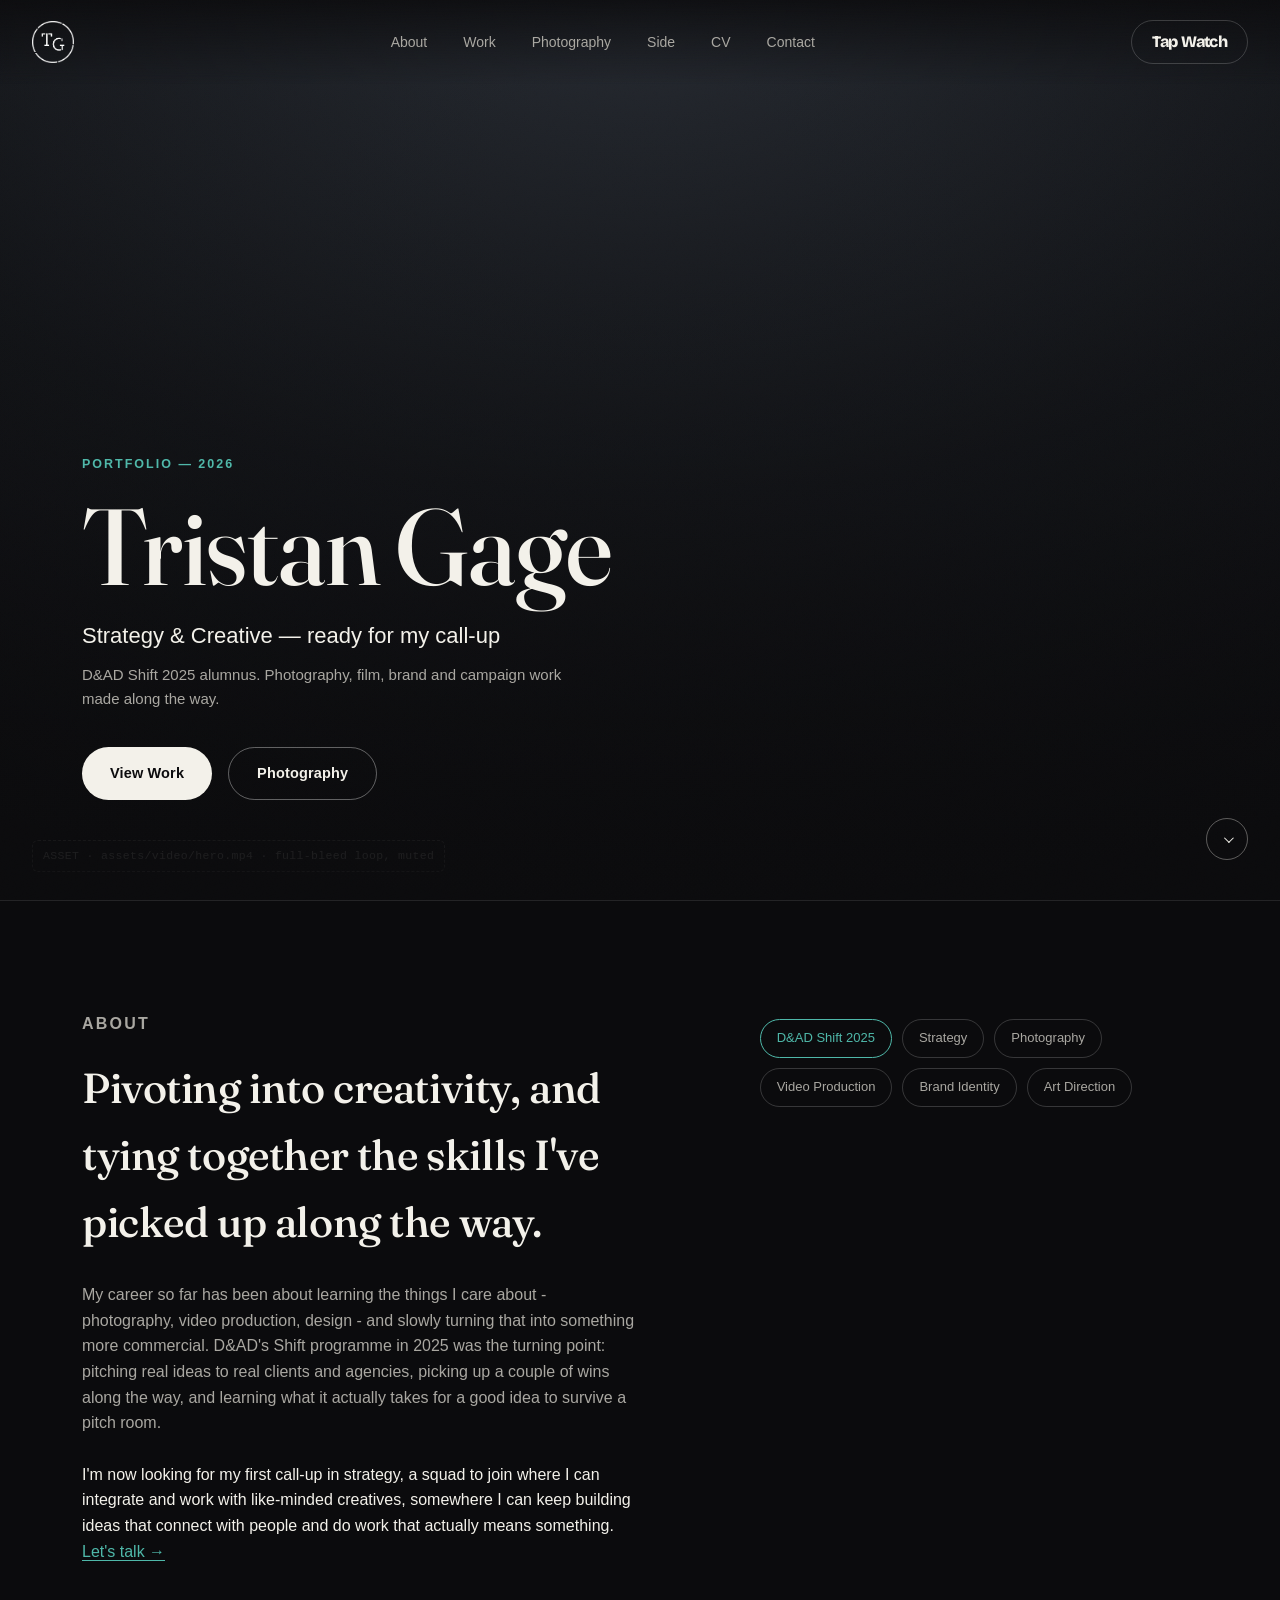
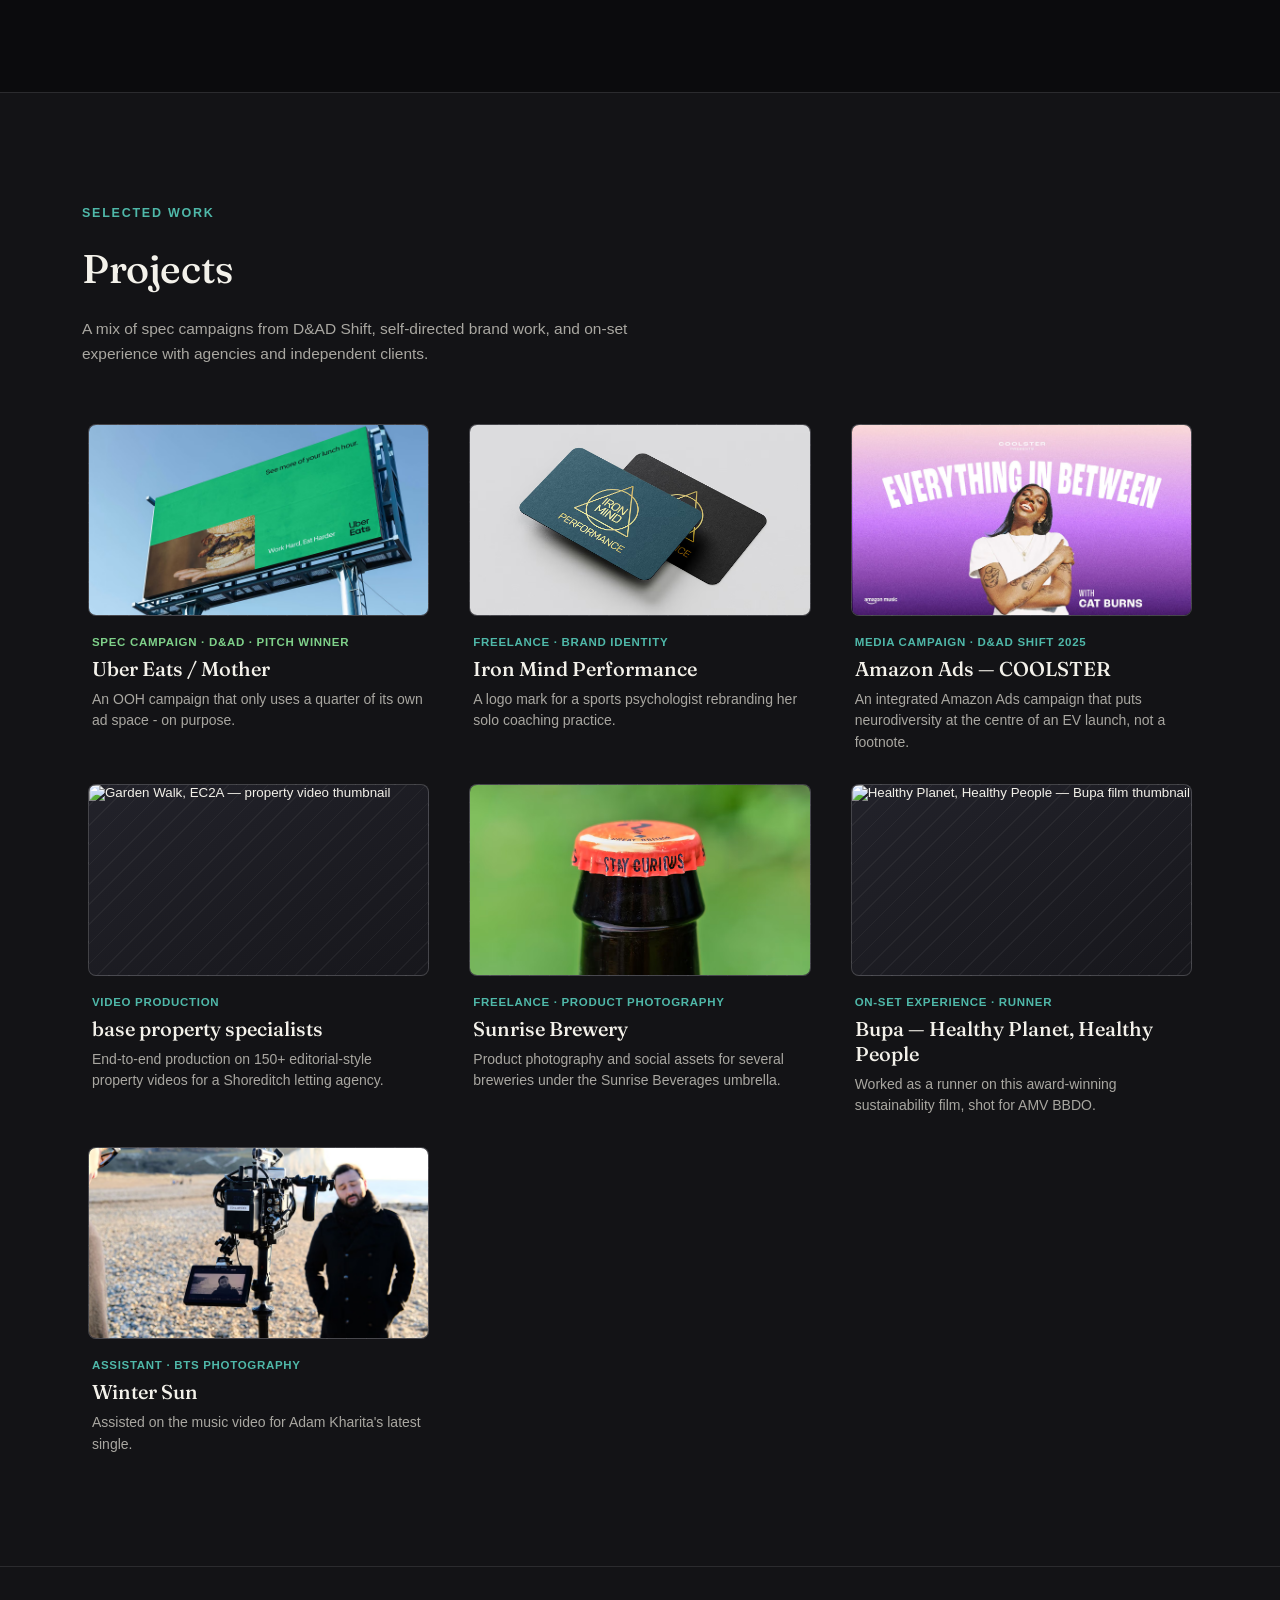
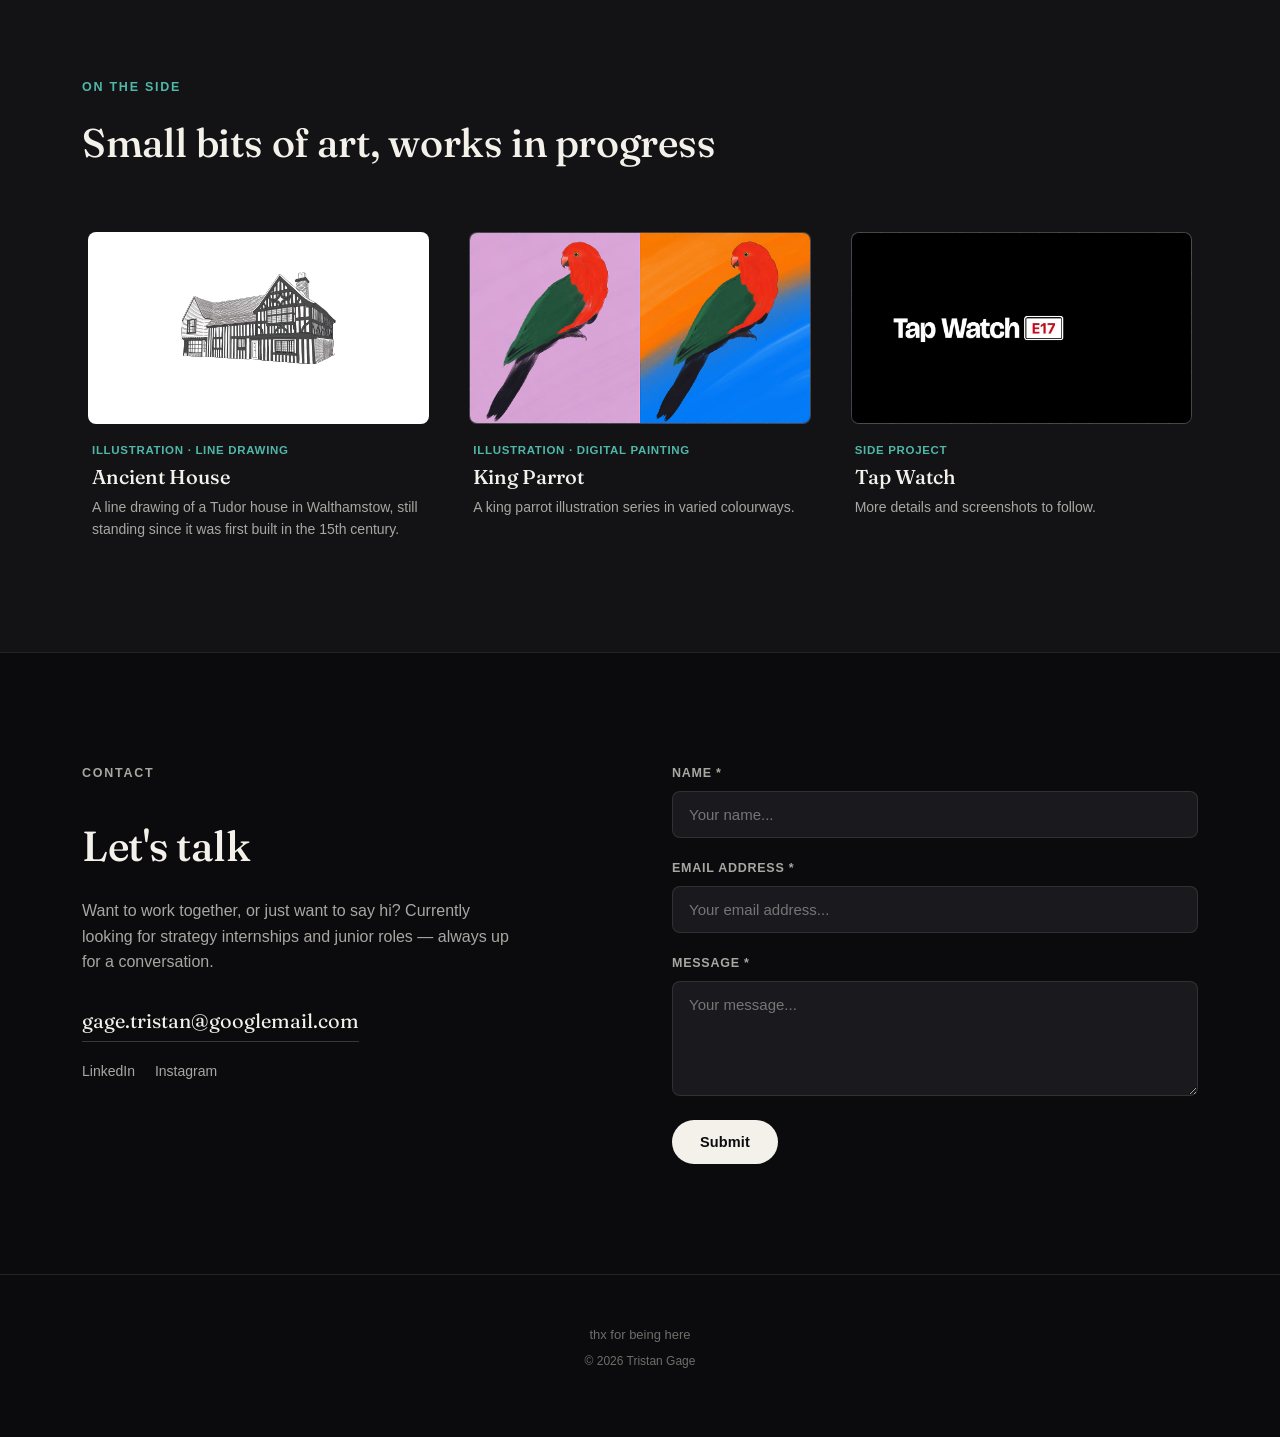
==== commit 84ba7013: "Add Tap Watch nav button, rebuild Side as project cards, new favicon - Dark TG logo as favicon, plus" ====
--- a/index.html
+++ b/index.html
@@ -5,13 +5,13 @@
 <meta name="viewport" content="width=device-width, initial-scale=1.0">
 <title>Tristan Gage — Strategy &amp; Creative | Photographer</title>
 <meta name="description" content="Tristan Gage — portfolio. Strategy and creative work, photography, film and brand design. D&AD Shift 2025.">
-<link rel="icon" type="image/png" href="assets/img/favicon.png">
-<link rel="apple-touch-icon" href="assets/img/favicon.png">
+<link rel="icon" type="image/png" href="assets/img/favicon.png?v=2">
+<link rel="apple-touch-icon" href="assets/img/apple-touch-icon.png?v=2">
 <link rel="preconnect" href="https://fonts.googleapis.com">
 <link rel="preconnect" href="https://fonts.gstatic.com" crossorigin>
 <link rel="preconnect" href="https://api.fontshare.com">
 <link rel="preconnect" href="https://cdn.fontshare.com" crossorigin>
-<link href="https://fonts.googleapis.com/css2?family=Fraunces:opsz,wght@9..144,500&display=swap" rel="stylesheet">
+<link href="https://fonts.googleapis.com/css2?family=Fraunces:opsz,wght@9..144,500&family=Bricolage+Grotesque:wght@800&display=swap" rel="stylesheet">
 <link rel="stylesheet" href="https://api.fontshare.com/v2/css?f[]=general-sans@400,500,600&display=swap">
 <link rel="stylesheet" href="css/styles.css">
 </head>
@@ -32,7 +32,9 @@
     <a href="cv.html">CV</a>
     <a href="#contact">Contact</a>
   </nav>
-  <a class="nav__cta" href="#contact">Get in touch</a>
+  <div class="nav__actions">
+    <a class="nav__cta nav__cta--tap" href="https://www.tap-watch.co.uk" target="_blank" rel="noopener">Tap Watch</a>
+  </div>
   <button class="nav__toggle" id="navToggle" aria-label="Open menu" aria-expanded="false">
     <span></span><span></span><span></span>
   </button>
@@ -42,6 +44,7 @@
   <a href="#about">About</a>
   <a href="#work">Work</a>
   <a href="photography.html">Photography</a>
+  <a href="https://www.tap-watch.co.uk" target="_blank" rel="noopener">Tap Watch</a>
   <a href="#side">Side</a>
   <a href="cv.html">CV</a>
   <a href="#contact">Contact</a>
@@ -179,15 +182,43 @@
 <!-- ============ SIDE / EXTRA ============ -->
 <section class="side" id="side">
   <div class="container">
-    <div class="section-head section-head--row">
-      <div>
-        <p class="eyebrow">On the Side</p>
-        <h2>Small bits of art, works in progress</h2>
-      </div>
-    </div>
-    <div class="side-grid">
-      <span class="media-placeholder media-placeholder--natural"><picture><source srcset="assets/img/side-tudor-house-illustration.avif" type="image/avif"><img class="media-placeholder__img" width="1500" height="1500" src="assets/img/side-tudor-house-illustration.jpg" alt="Line illustration of a Tudor house" loading="lazy"></picture></span>
-      <span class="media-placeholder media-placeholder--portrait"><picture><source srcset="assets/img/side-parrot-series.avif" type="image/avif"><img class="media-placeholder__img" width="1035" height="1440" src="assets/img/side-parrot-series.jpg" alt="King parrot illustration series in varied colourways" loading="lazy"></picture></span>
+    <div class="section-head">
+      <p class="eyebrow">On the Side</p>
+      <h2>Small bits of art, works in progress</h2>
+    </div>
+
+    <div class="work-grid">
+
+      <!-- 1: Ancient House -->
+      <button class="work-card" data-modal="modal-ancienthouse">
+        <span class="media-placeholder media-placeholder--landscape media-placeholder--paper"><picture><source srcset="assets/img/side-tudor-house-illustration.avif" type="image/avif"><img class="media-placeholder__img media-placeholder__img--contain" width="1500" height="1500" src="assets/img/side-tudor-house-illustration.jpg" alt="Line illustration of a Tudor house" loading="lazy"></picture></span>
+        <span class="work-card__body">
+          <span class="work-card__tag">Illustration · Line Drawing</span>
+          <span class="work-card__title">Ancient House</span>
+          <span class="work-card__desc">A line drawing of a Tudor house in Walthamstow, still standing since it was first built in the 15th century.</span>
+        </span>
+      </button>
+
+      <!-- 2: King Parrot -->
+      <button class="work-card" data-modal="modal-kingparrot">
+        <span class="media-placeholder media-placeholder--landscape"><picture><source srcset="assets/img/side-parrot-series.avif" type="image/avif"><img class="media-placeholder__img media-placeholder__img--top-edge" width="1035" height="1440" src="assets/img/side-parrot-series.jpg" alt="King parrot illustration series in varied colourways" loading="lazy"></picture></span>
+        <span class="work-card__body">
+          <span class="work-card__tag">Illustration · Digital Painting</span>
+          <span class="work-card__title">King Parrot</span>
+          <span class="work-card__desc">A king parrot illustration series in varied colourways.</span>
+        </span>
+      </button>
+
+      <!-- 3: Tap Watch -->
+      <button class="work-card" data-modal="modal-tapwatch">
+        <span class="media-placeholder media-placeholder--landscape"><picture><source srcset="assets/img/tap-watch-frontage.avif" type="image/avif"><img class="media-placeholder__img" width="1126" height="666" src="assets/img/tap-watch-frontage.jpg" alt="Tap Watch E17 wordmark" loading="lazy"></picture></span>
+        <span class="work-card__body">
+          <span class="work-card__tag">Side Project</span>
+          <span class="work-card__title">Tap Watch</span>
+          <span class="work-card__desc">More details and screenshots to follow.</span>
+        </span>
+      </button>
+
     </div>
   </div>
 </section>
@@ -414,6 +445,53 @@
   </div>
 </dialog>
 
+<dialog class="case-modal" id="modal-ancienthouse">
+  <div class="case-modal__inner">
+    <button class="case-modal__close" data-close aria-label="Close">×</button>
+    <p class="case-modal__tag">Illustration · Line Drawing</p>
+    <h3>Ancient House</h3>
+    <p class="case-modal__sub">A line drawing of a Tudor house</p>
+
+    <div class="case-modal__prose">
+      <p>A line drawing of a Tudor house in Walthamstow, still standing since it was first built in the 15th century. The oldest residential house in London, it has a remarkable history and has seen plenty of change from its humble spot in Walthamstow Village.</p>
+    </div>
+
+    <div class="gallery">
+      <span class="media-placeholder media-placeholder--natural media-placeholder--hero"><picture><source srcset="assets/img/side-tudor-house-illustration.avif" type="image/avif"><img class="media-placeholder__img" width="1500" height="1500" src="assets/img/side-tudor-house-illustration.jpg" alt="Line illustration of a Tudor house" loading="lazy"></picture></span>
+    </div>
+  </div>
+</dialog>
+
+<dialog class="case-modal" id="modal-kingparrot">
+  <div class="case-modal__inner">
+    <button class="case-modal__close" data-close aria-label="Close">×</button>
+    <p class="case-modal__tag">Illustration · Digital Painting</p>
+    <h3>King Parrot</h3>
+    <p class="case-modal__sub">A series in varied colourways</p>
+
+    <div class="case-modal__prose">
+      <p>A king parrot illustration series in varied colourways. These beautiful birds are native to south east Queensland, where my wife is originally from. I decided to do some digital painting of one for her one Valentines day.</p>
+    </div>
+
+    <div class="gallery">
+      <span class="media-placeholder media-placeholder--natural media-placeholder--hero"><picture><source srcset="assets/img/side-parrot-series.avif" type="image/avif"><img class="media-placeholder__img" width="1035" height="1440" src="assets/img/side-parrot-series.jpg" alt="King parrot illustration series in varied colourways" loading="lazy"></picture></span>
+    </div>
+  </div>
+</dialog>
+
+<dialog class="case-modal" id="modal-tapwatch">
+  <div class="case-modal__inner">
+    <button class="case-modal__close" data-close aria-label="Close">×</button>
+    <p class="case-modal__tag">Side Project</p>
+    <h3>Tap Watch</h3>
+    <p class="case-modal__sub">More details and screenshots to follow</p>
+
+    <div class="gallery">
+      <span class="media-placeholder media-placeholder--natural media-placeholder--hero"><picture><source srcset="assets/img/tap-watch-frontage.avif" type="image/avif"><img class="media-placeholder__img" width="1126" height="666" src="assets/img/tap-watch-frontage.jpg" alt="Tap Watch E17 wordmark" loading="lazy"></picture></span>
+    </div>
+  </div>
+</dialog>
+
 <!-- ============ LIGHTBOX ============ -->
 <dialog class="lightbox" id="lightbox">
   <button class="lightbox__close" id="lightboxClose" aria-label="Close">×</button>
--- a/css/styles.css
+++ b/css/styles.css
@@ -205,6 +205,11 @@
   transition: transform 0.5s var(--ease-bounce), width 0.5s var(--ease-bounce), opacity 0.3s var(--ease);
 }
 
+.nav__actions {
+  display: flex;
+  align-items: center;
+  gap: 10px;
+}
 .nav__cta {
   font-size: 14px;
   font-weight: 600;
@@ -214,6 +219,20 @@
   transition: border-color 0.3s var(--ease), background 0.3s var(--ease);
 }
 .nav__cta:hover { border-color: var(--accent); background: rgba(79,184,169,0.1); }
+.nav__cta--tap {
+  font-family: "Bricolage Grotesque", var(--sans);
+  font-size: 16px;
+  font-weight: 800;
+  letter-spacing: -0.045em; /* tight set, like the Tap Watch wordmark */
+  /* larger type with slightly trimmed padding to keep the button compact */
+  padding-block: 8.4px;
+}
+/* Hover: red outline with a soft faded red fill - the red of a London postcode
+   sign, as in the E17 on the Tap Watch logo */
+.nav__cta--tap:hover {
+  border-color: #CB091C;
+  background: rgba(203, 9, 28, 0.15);
+}
 
 .nav__toggle {
   display: none;
@@ -551,6 +570,13 @@
   aspect-ratio: 3 / 4;
 }
 .media-placeholder--portrait::before { content: none; }
+
+/* Side-project card thumbnails */
+/* Artwork on a plain white ground: show the whole image, never cropped. */
+.media-placeholder--paper { background: #fff; }
+.media-placeholder__img--contain { object-fit: contain; }
+/* Tall artwork: bias the 16:9 crop towards the top so the heads stay in frame. */
+.media-placeholder__img--top-edge { object-position: center 7%; }
 
 /* Photography page index cards only: crop every project thumbnail to a
    square, regardless of its own orientation. */
@@ -791,17 +817,6 @@
 }
 
 /* ==========================================================================
-   Side grid
-   ========================================================================== */
-
-.side-grid {
-  display: grid;
-  grid-template-columns: repeat(2, 1fr);
-  gap: 28px;
-  margin-top: 40px;
-}
-
-/* ==========================================================================
    Contact
    ========================================================================== */
 
@@ -1236,7 +1251,7 @@
    ========================================================================== */
 
 @media (max-width: 900px) {
-  .nav__links, .nav__cta { display: none; }
+  .nav__links, .nav__actions { display: none; }
   .nav__toggle { display: flex; }
 
   .about__grid { grid-template-columns: 1fr; gap: 40px; }
@@ -1252,7 +1267,6 @@
   section:not(.hero) { padding: 80px 0; }
 
   .work-grid { grid-template-columns: 1fr; }
-  .side-grid { grid-template-columns: 1fr; }
   .case-modal__media { grid-template-columns: 1fr; }
   .span-2, .span-3 { grid-column: span 1; }
   .photo-grid { columns: 2 160px; }
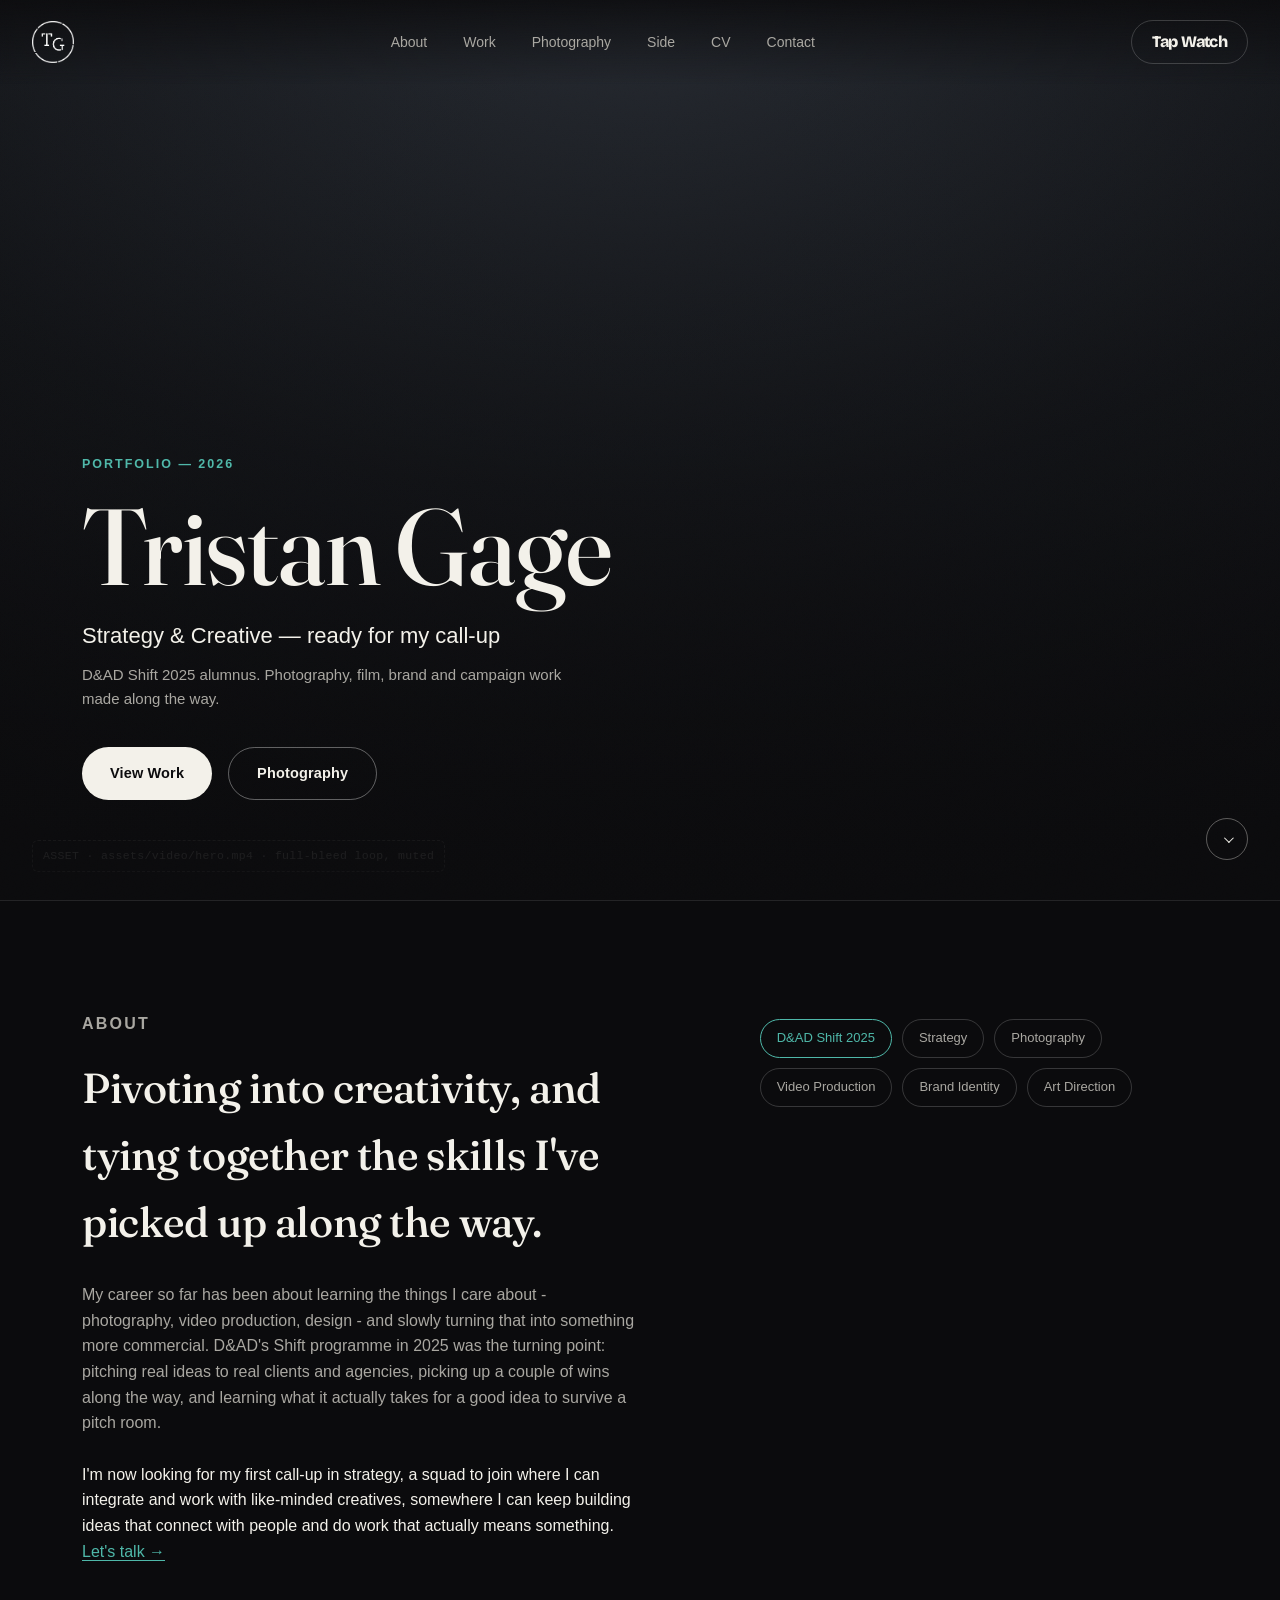
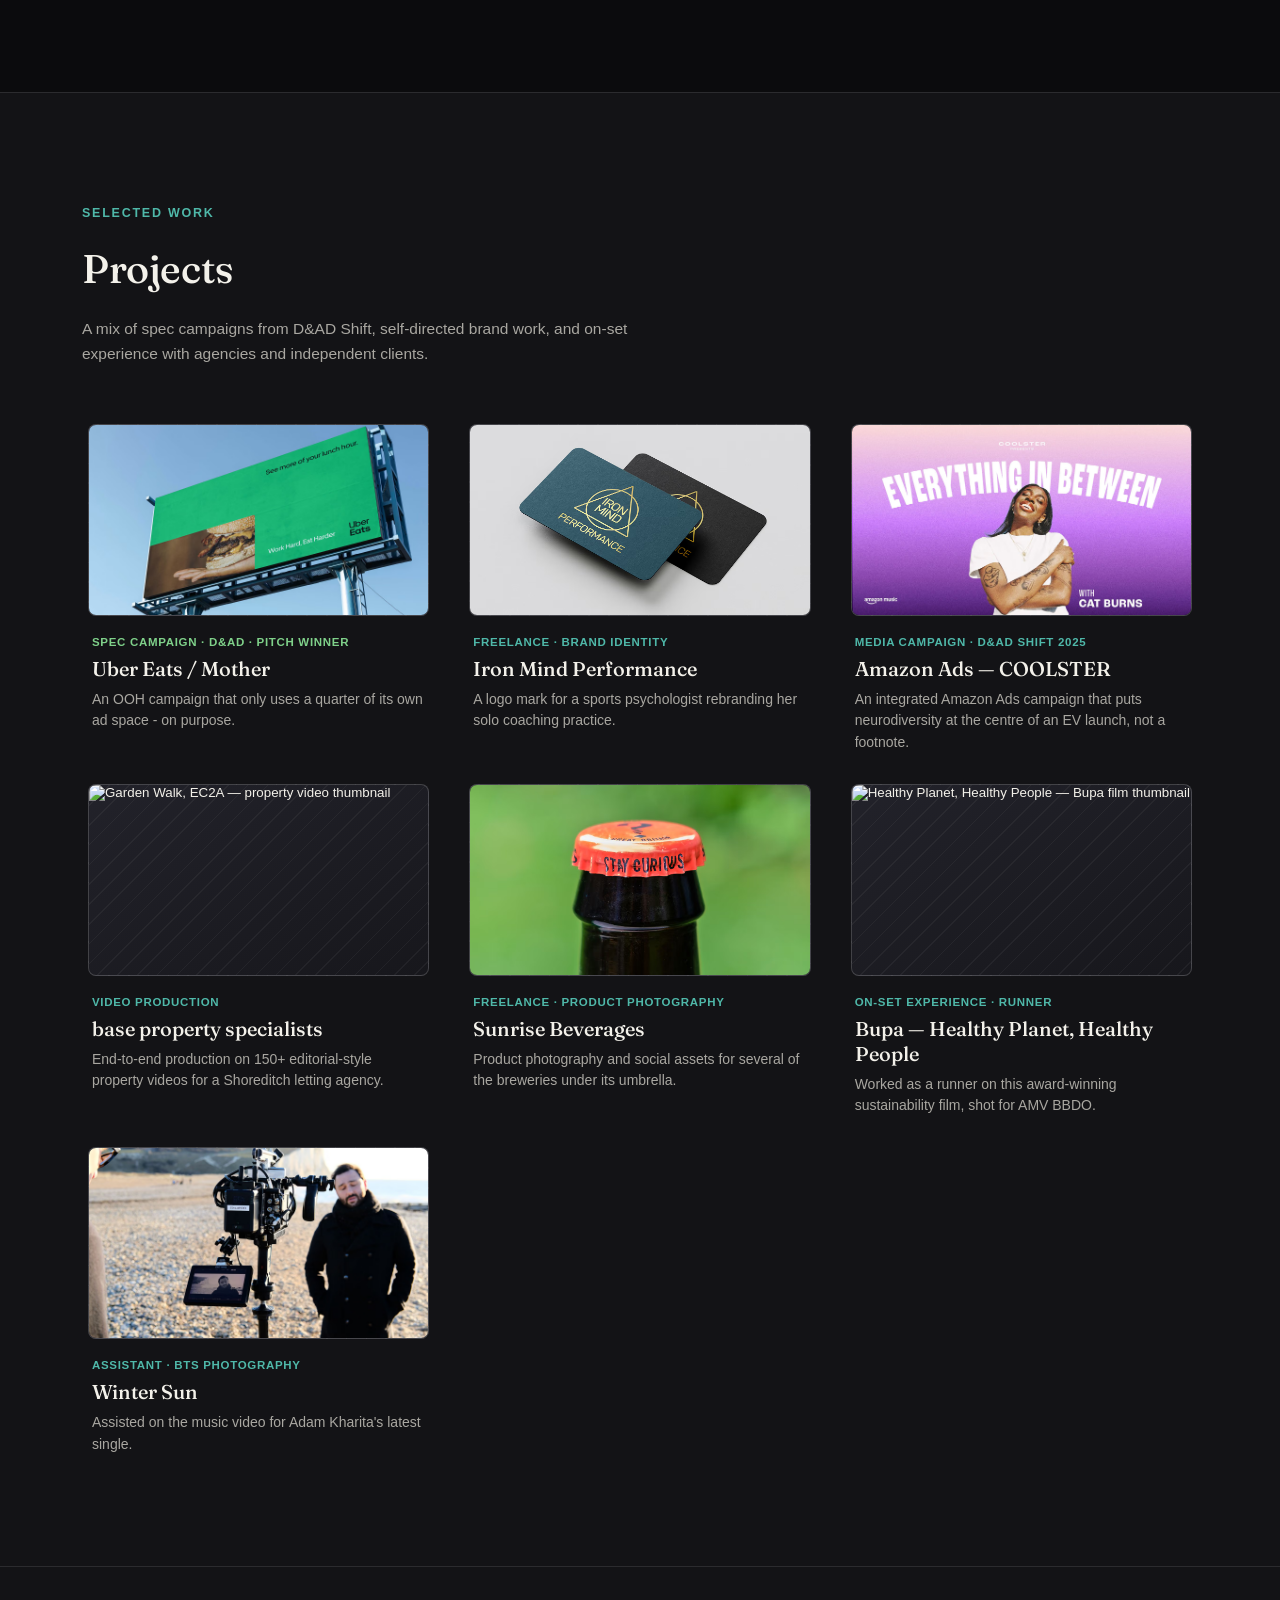
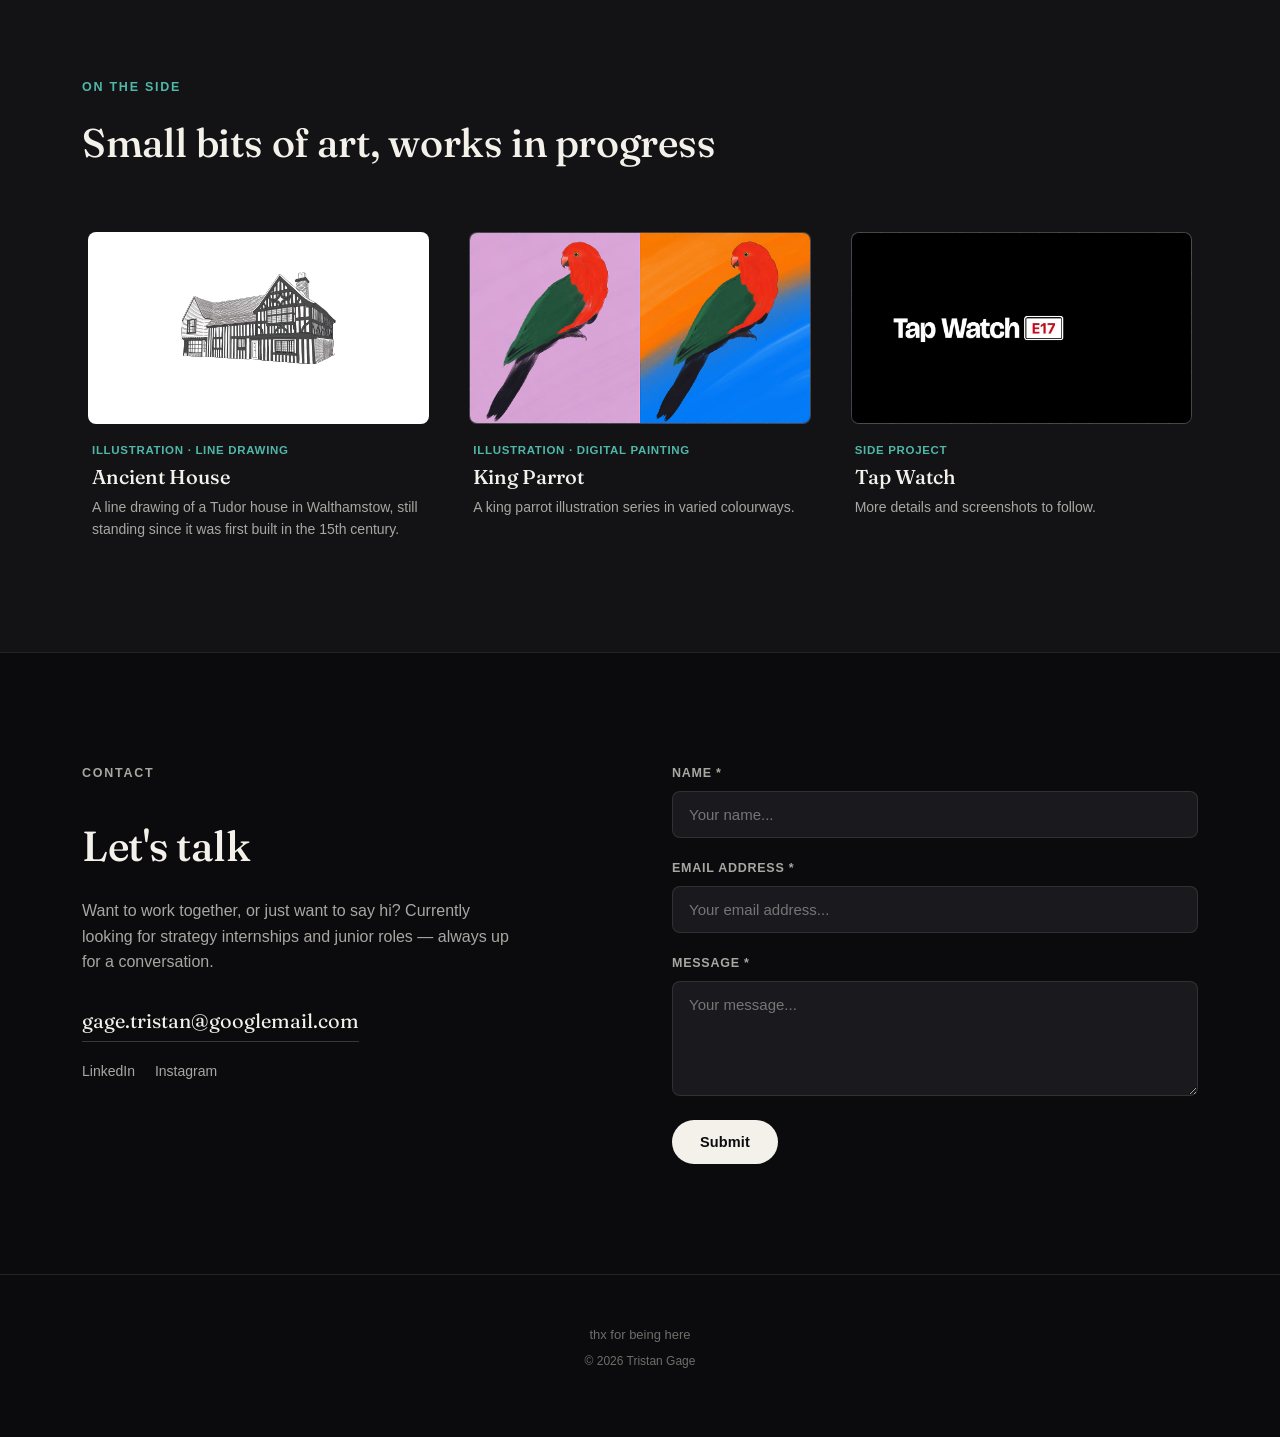
==== commit b2d0defa: "Rename Sunrise Brewery to Sunrise Beverages; add Tap Watch screenshots Co-Authored-By: Claude Sonnet" ====
--- a/index.html
+++ b/index.html
@@ -145,13 +145,13 @@
         </span>
       </button>
 
-      <!-- 5: Sunrise Brewery -->
+      <!-- 5: Sunrise Beverages -->
       <button class="work-card" data-modal="modal-sunrise">
-        <span class="media-placeholder media-placeholder--landscape"><picture><source srcset="assets/img/sunrise-bottle-cap.avif" type="image/avif"><img class="media-placeholder__img media-placeholder__img--top" width="1177" height="1280" src="assets/img/sunrise-bottle-cap.jpg" alt="Sunrise Brewery bottle cap detail" loading="lazy"></picture></span>
+        <span class="media-placeholder media-placeholder--landscape"><picture><source srcset="assets/img/sunrise-bottle-cap.avif" type="image/avif"><img class="media-placeholder__img media-placeholder__img--top" width="1177" height="1280" src="assets/img/sunrise-bottle-cap.jpg" alt="Sunrise Beverages bottle cap detail" loading="lazy"></picture></span>
         <span class="work-card__body">
           <span class="work-card__tag">Freelance · Product Photography</span>
-          <span class="work-card__title">Sunrise Brewery</span>
-          <span class="work-card__desc">Product photography and social assets for several breweries under the Sunrise Beverages umbrella.</span>
+          <span class="work-card__title">Sunrise Beverages</span>
+          <span class="work-card__desc">Product photography and social assets for several of the breweries under its umbrella.</span>
         </span>
       </button>
 
@@ -374,18 +374,18 @@
   <div class="case-modal__inner">
     <button class="case-modal__close" data-close aria-label="Close">×</button>
     <p class="case-modal__tag">Freelance · Product Photography</p>
-    <h3>Sunrise Brewery</h3>
+    <h3>Sunrise Beverages</h3>
     <p class="case-modal__sub">Social Media Assets</p>
 
     <div class="gallery gallery--square">
-      <span class="media-placeholder media-placeholder--portrait"><picture><source srcset="assets/img/sunrise-bottle-cap.avif" type="image/avif"><img class="media-placeholder__img" width="1177" height="1280" src="assets/img/sunrise-bottle-cap.jpg" alt="Sunrise Brewery bottle cap detail" loading="lazy"></picture></span>
-      <span class="media-placeholder media-placeholder--landscape"><picture><source srcset="assets/img/sunrise-lifestyle-lounge.avif" type="image/avif"><img class="media-placeholder__img" width="1280" height="1280" src="assets/img/sunrise-lifestyle-lounge.jpg" alt="Sunrise Brewery can styled in a lifestyle lounge setting" loading="lazy"></picture></span>
-      <span class="media-placeholder media-placeholder--landscape"><picture><source srcset="assets/img/sunrise-hand-pour-01.avif" type="image/avif"><img class="media-placeholder__img" width="1280" height="1280" src="assets/img/sunrise-hand-pour-01.jpg" alt="Pouring Sunrise Brewery beer, image 1" loading="lazy"></picture></span>
-      <span class="media-placeholder media-placeholder--landscape"><picture><source srcset="assets/img/sunrise-hand-pour-02.avif" type="image/avif"><img class="media-placeholder__img" width="1280" height="1280" src="assets/img/sunrise-hand-pour-02.jpg" alt="Pouring Sunrise Brewery beer, image 2" loading="lazy"></picture></span>
-      <span class="media-placeholder media-placeholder--landscape"><picture><source srcset="assets/img/sunrise-hand-pour-03.avif" type="image/avif"><img class="media-placeholder__img" width="1280" height="1280" src="assets/img/sunrise-hand-pour-03.jpg" alt="Pouring Sunrise Brewery beer, image 3" loading="lazy"></picture></span>
-      <span class="media-placeholder media-placeholder--landscape"><picture><source srcset="assets/img/sunrise-can-lineup-01.avif" type="image/avif"><img class="media-placeholder__img" width="1440" height="962" src="assets/img/sunrise-can-lineup-01.jpg" alt="Sunrise Brewery can lineup, image 1" loading="lazy"></picture></span>
-      <span class="media-placeholder media-placeholder--landscape"><picture><source srcset="assets/img/sunrise-can-lineup-02.avif" type="image/avif"><img class="media-placeholder__img" width="1440" height="962" src="assets/img/sunrise-can-lineup-02.jpg" alt="Sunrise Brewery can lineup, image 2" loading="lazy"></picture></span>
-      <span class="media-placeholder media-placeholder--landscape"><picture><source srcset="assets/img/sunrise-full-lineup-wide.avif" type="image/avif"><img class="media-placeholder__img" width="1440" height="962" src="assets/img/sunrise-full-lineup-wide.jpg" alt="Full Sunrise Brewery can range lineup" loading="lazy"></picture></span>
+      <span class="media-placeholder media-placeholder--portrait"><picture><source srcset="assets/img/sunrise-bottle-cap.avif" type="image/avif"><img class="media-placeholder__img" width="1177" height="1280" src="assets/img/sunrise-bottle-cap.jpg" alt="Sunrise Beverages bottle cap detail" loading="lazy"></picture></span>
+      <span class="media-placeholder media-placeholder--landscape"><picture><source srcset="assets/img/sunrise-lifestyle-lounge.avif" type="image/avif"><img class="media-placeholder__img" width="1280" height="1280" src="assets/img/sunrise-lifestyle-lounge.jpg" alt="Sunrise Beverages can styled in a lifestyle lounge setting" loading="lazy"></picture></span>
+      <span class="media-placeholder media-placeholder--landscape"><picture><source srcset="assets/img/sunrise-hand-pour-01.avif" type="image/avif"><img class="media-placeholder__img" width="1280" height="1280" src="assets/img/sunrise-hand-pour-01.jpg" alt="Pouring a Sunrise Beverages beer, image 1" loading="lazy"></picture></span>
+      <span class="media-placeholder media-placeholder--landscape"><picture><source srcset="assets/img/sunrise-hand-pour-02.avif" type="image/avif"><img class="media-placeholder__img" width="1280" height="1280" src="assets/img/sunrise-hand-pour-02.jpg" alt="Pouring a Sunrise Beverages beer, image 2" loading="lazy"></picture></span>
+      <span class="media-placeholder media-placeholder--landscape"><picture><source srcset="assets/img/sunrise-hand-pour-03.avif" type="image/avif"><img class="media-placeholder__img" width="1280" height="1280" src="assets/img/sunrise-hand-pour-03.jpg" alt="Pouring a Sunrise Beverages beer, image 3" loading="lazy"></picture></span>
+      <span class="media-placeholder media-placeholder--landscape"><picture><source srcset="assets/img/sunrise-can-lineup-01.avif" type="image/avif"><img class="media-placeholder__img" width="1440" height="962" src="assets/img/sunrise-can-lineup-01.jpg" alt="Sunrise Beverages can lineup, image 1" loading="lazy"></picture></span>
+      <span class="media-placeholder media-placeholder--landscape"><picture><source srcset="assets/img/sunrise-can-lineup-02.avif" type="image/avif"><img class="media-placeholder__img" width="1440" height="962" src="assets/img/sunrise-can-lineup-02.jpg" alt="Sunrise Beverages can lineup, image 2" loading="lazy"></picture></span>
+      <span class="media-placeholder media-placeholder--landscape"><picture><source srcset="assets/img/sunrise-full-lineup-wide.avif" type="image/avif"><img class="media-placeholder__img" width="1440" height="962" src="assets/img/sunrise-full-lineup-wide.jpg" alt="Full Sunrise Beverages can range lineup" loading="lazy"></picture></span>
     </div>
   </div>
 </dialog>
@@ -488,6 +488,9 @@
 
     <div class="gallery">
       <span class="media-placeholder media-placeholder--natural media-placeholder--hero"><picture><source srcset="assets/img/tap-watch-frontage.avif" type="image/avif"><img class="media-placeholder__img" width="1126" height="666" src="assets/img/tap-watch-frontage.jpg" alt="Tap Watch E17 wordmark" loading="lazy"></picture></span>
+      <span class="media-placeholder media-placeholder--natural"><picture><source srcset="assets/img/tap-watch-home.avif" type="image/avif"><img class="media-placeholder__img" width="862" height="696" src="assets/img/tap-watch-home.jpg" alt="Tap Watch home screen with a beer search and a list of pubs in E17" loading="lazy"></picture></span>
+      <span class="media-placeholder media-placeholder--natural"><picture><source srcset="assets/img/tap-watch-map.avif" type="image/avif"><img class="media-placeholder__img" width="652" height="751" src="assets/img/tap-watch-map.jpg" alt="Tap Watch map view showing nearby pubs that have Guinness on tap" loading="lazy"></picture></span>
+      <span class="media-placeholder media-placeholder--natural"><picture><source srcset="assets/img/tap-watch-pub.avif" type="image/avif"><img class="media-placeholder__img" width="546" height="685" src="assets/img/tap-watch-pub.jpg" alt="Tap Watch pub page listing the beers on tap, with still-on and gone buttons" loading="lazy"></picture></span>
     </div>
   </div>
 </dialog>
--- a/css/styles.css
+++ b/css/styles.css
@@ -616,7 +616,7 @@
   grid-column: 1 / -1;
 }
 
-/* Sunrise Brewery only: every thumbnail cropped to a square, regardless of
+/* Sunrise Beverages only: every thumbnail cropped to a square, regardless of
    its own orientation. The lightbox is untouched and still opens each
    image at its true aspect ratio. */
 .gallery--square .media-placeholder--landscape,
